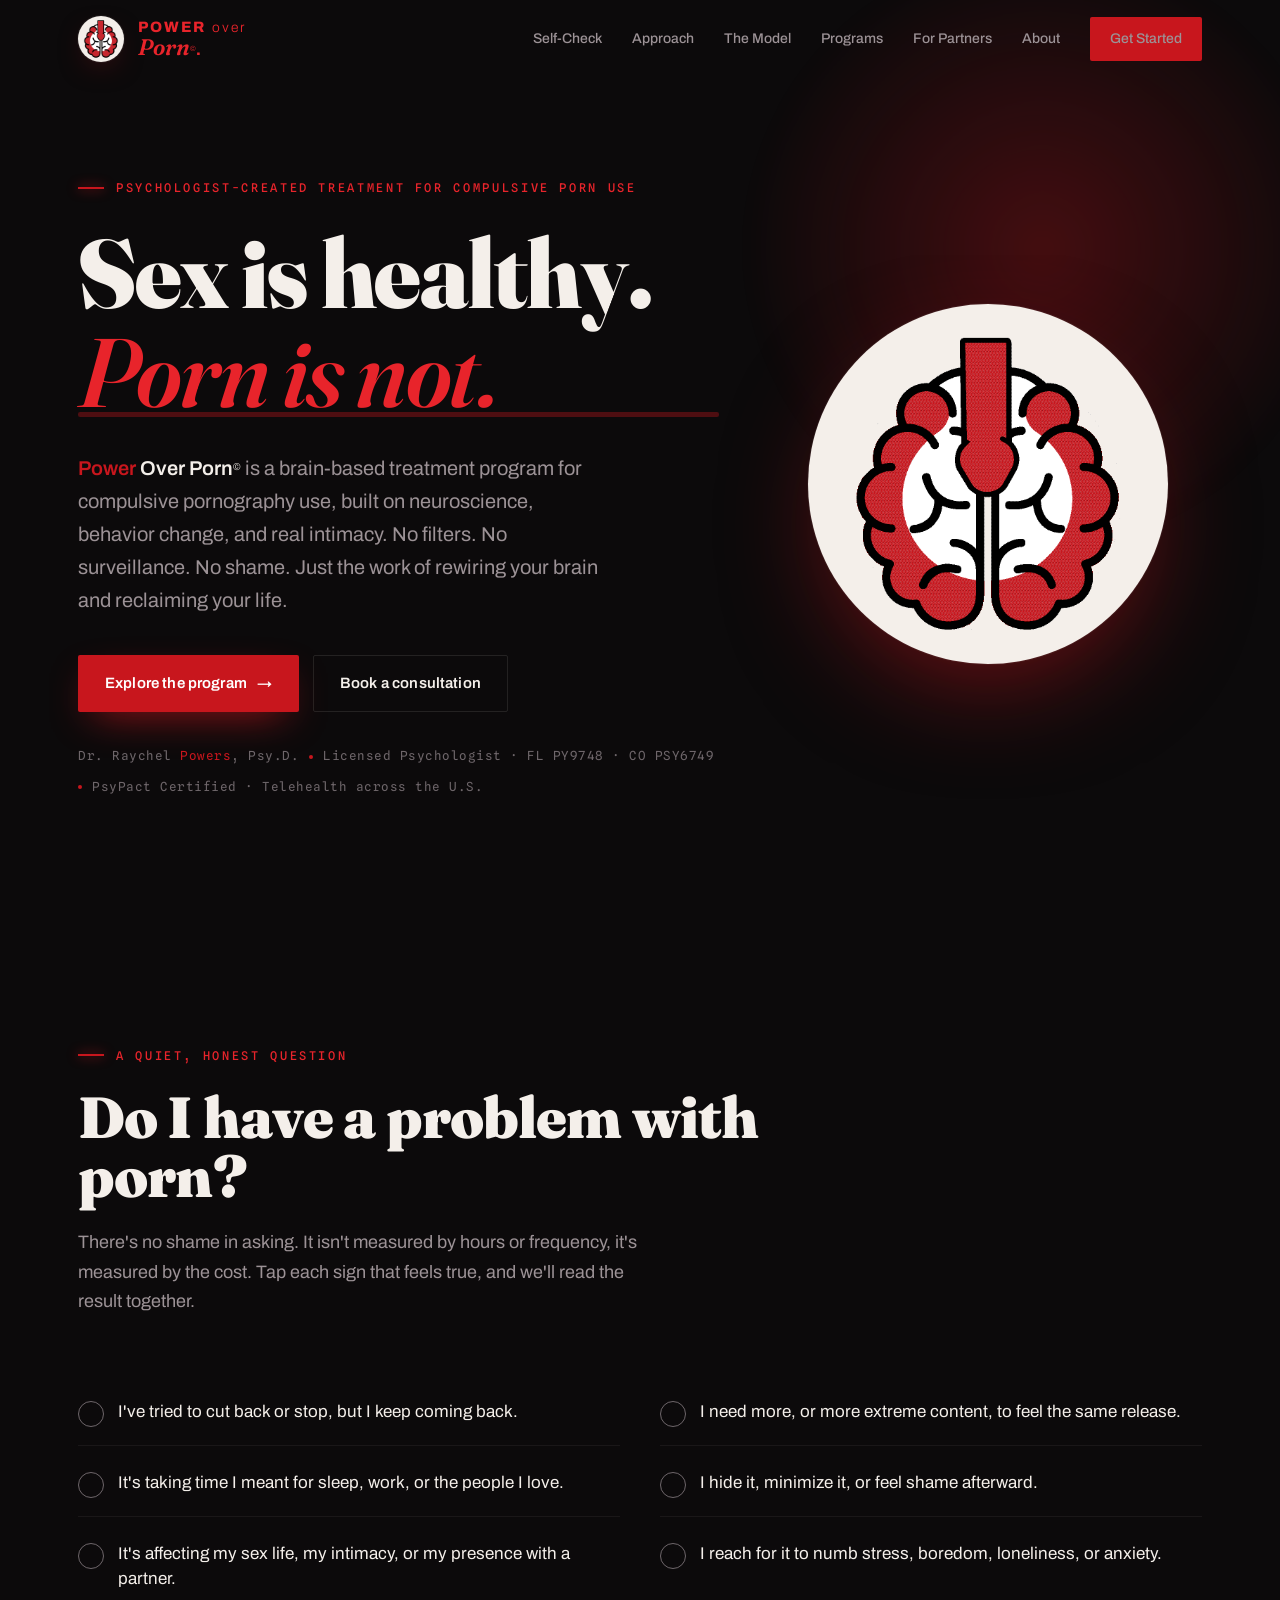
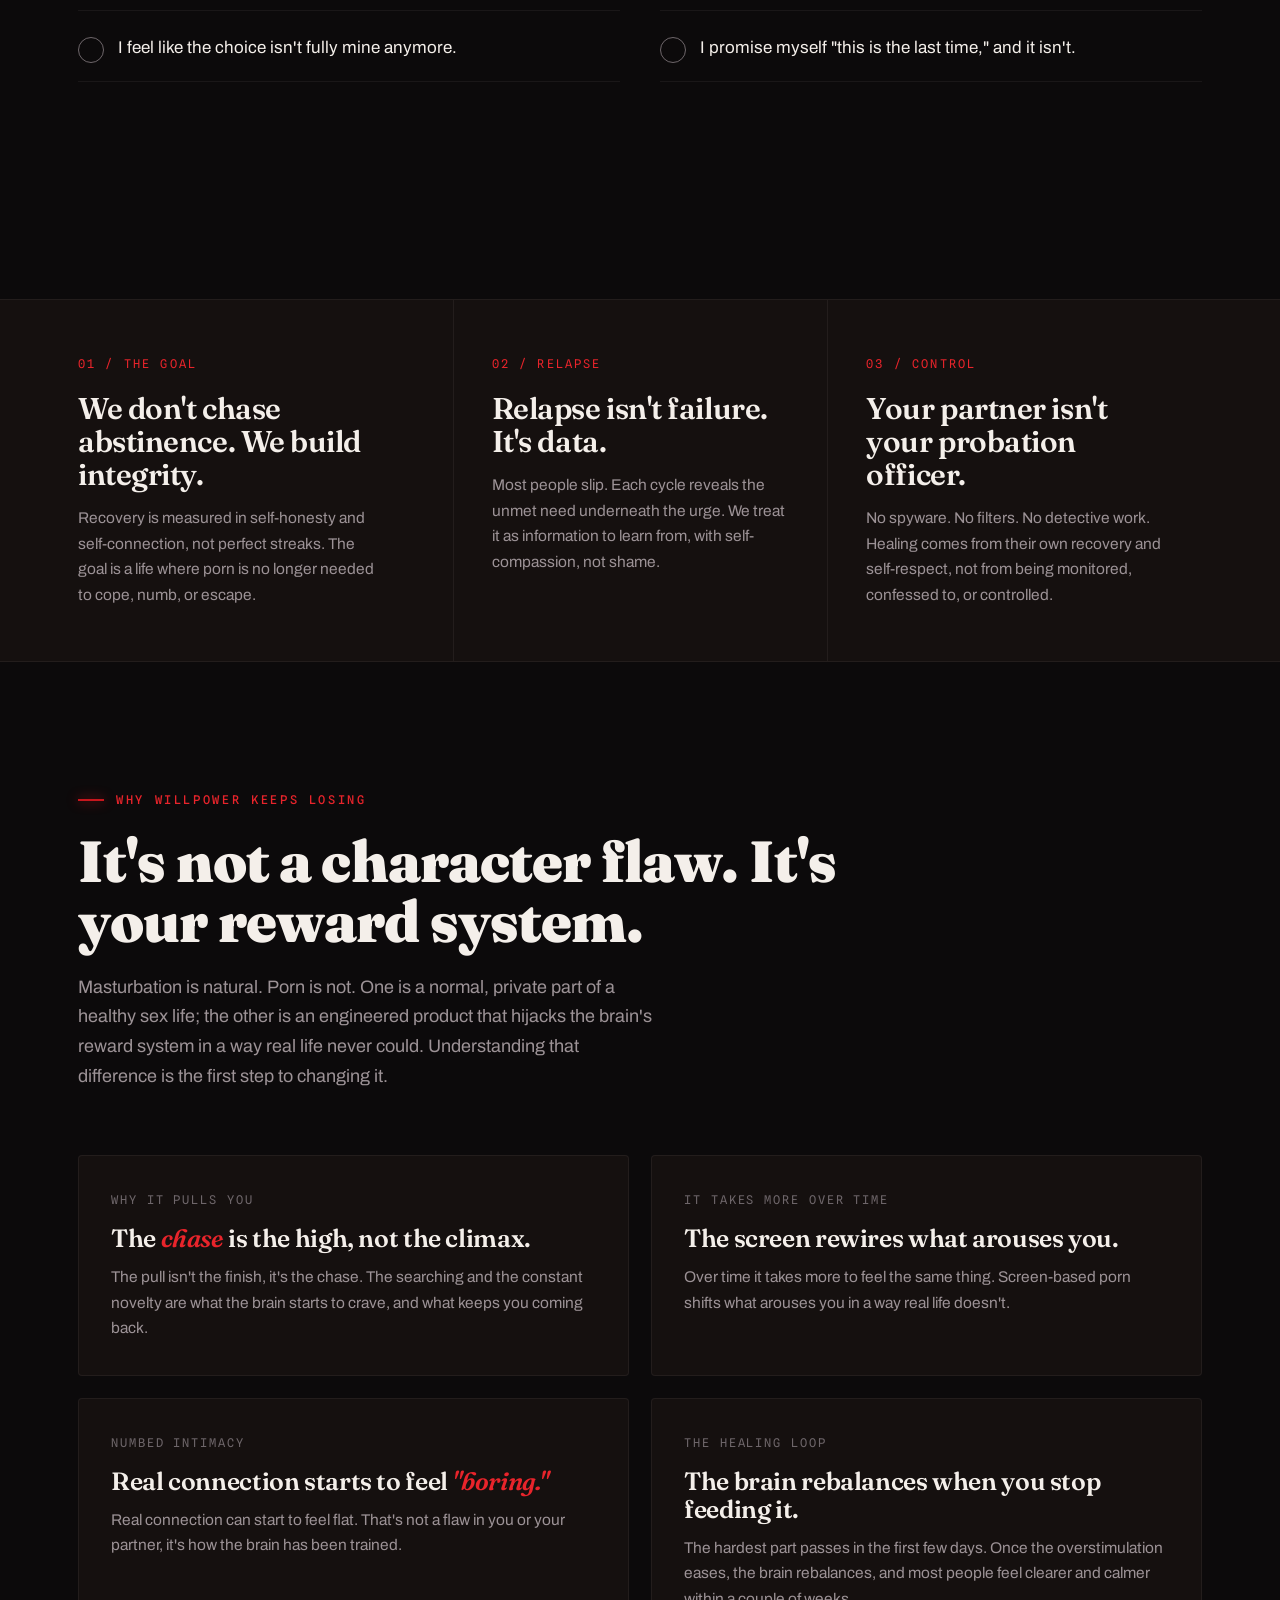
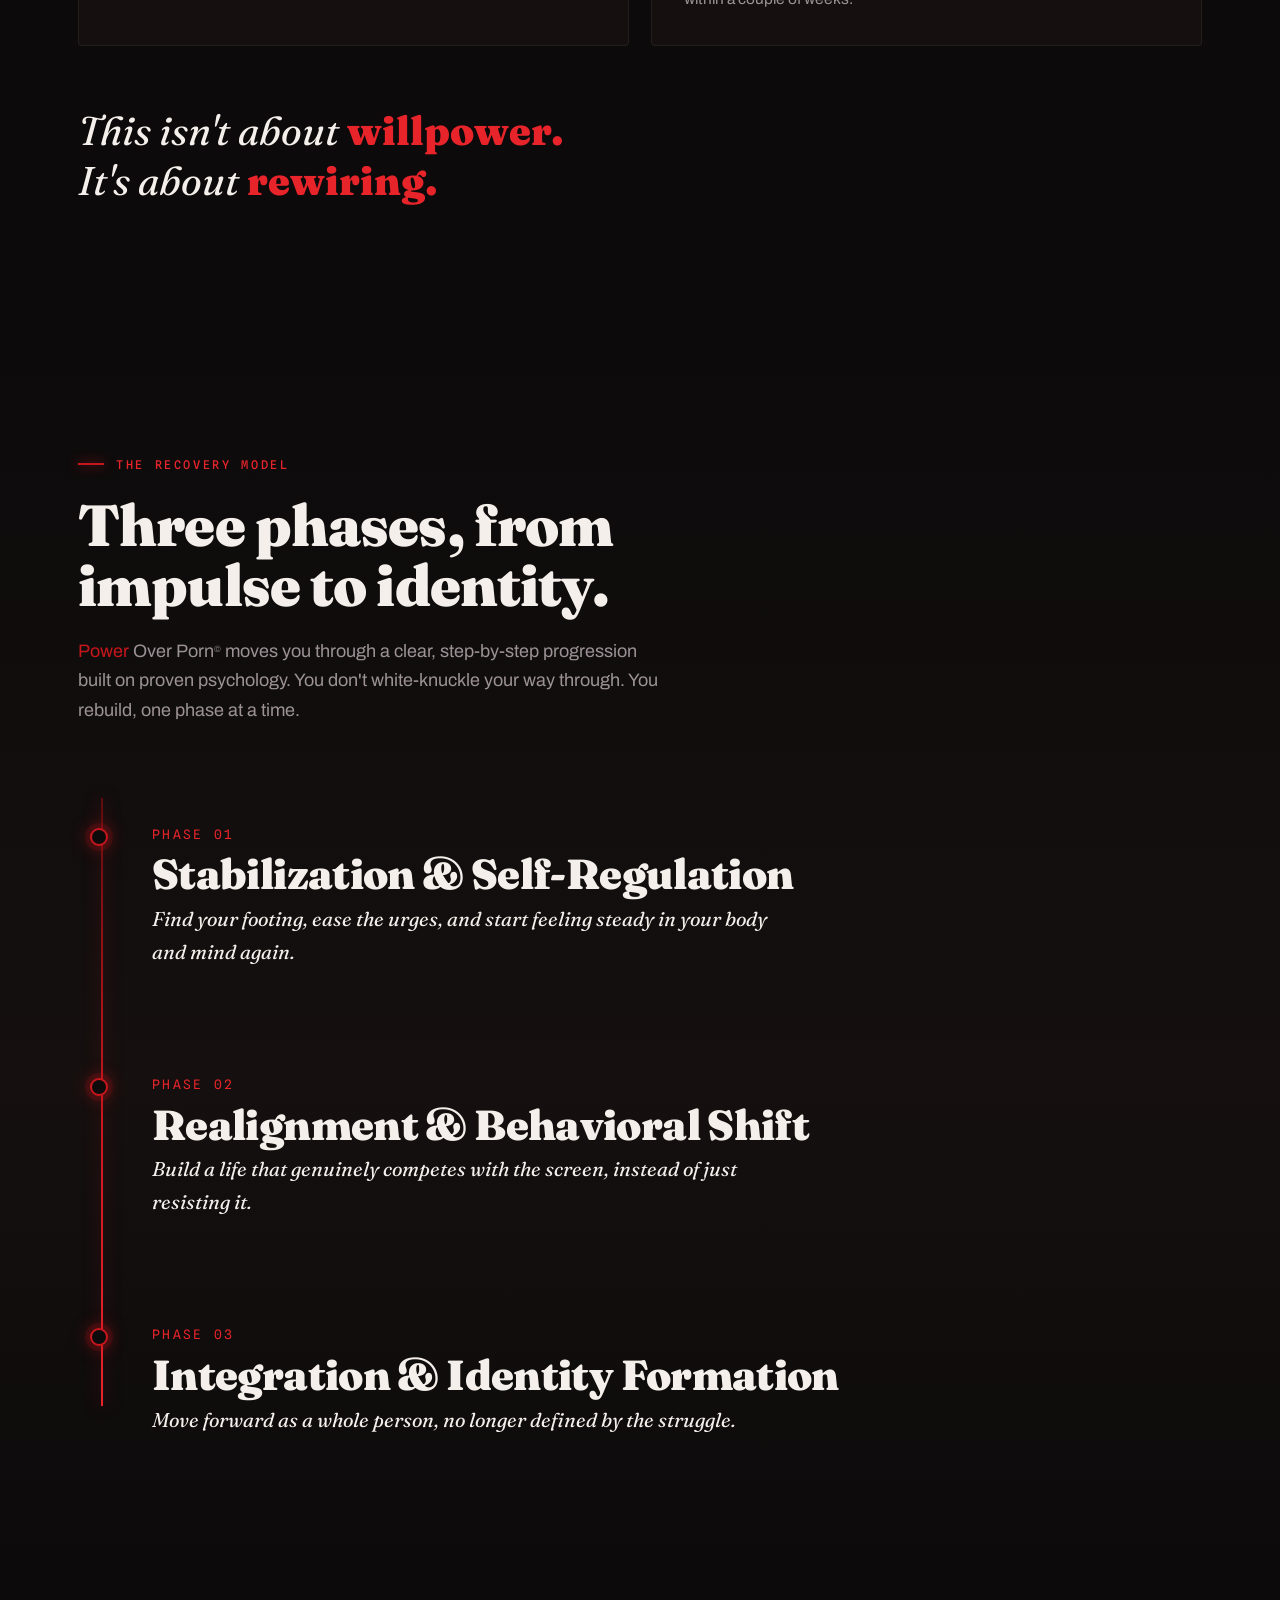
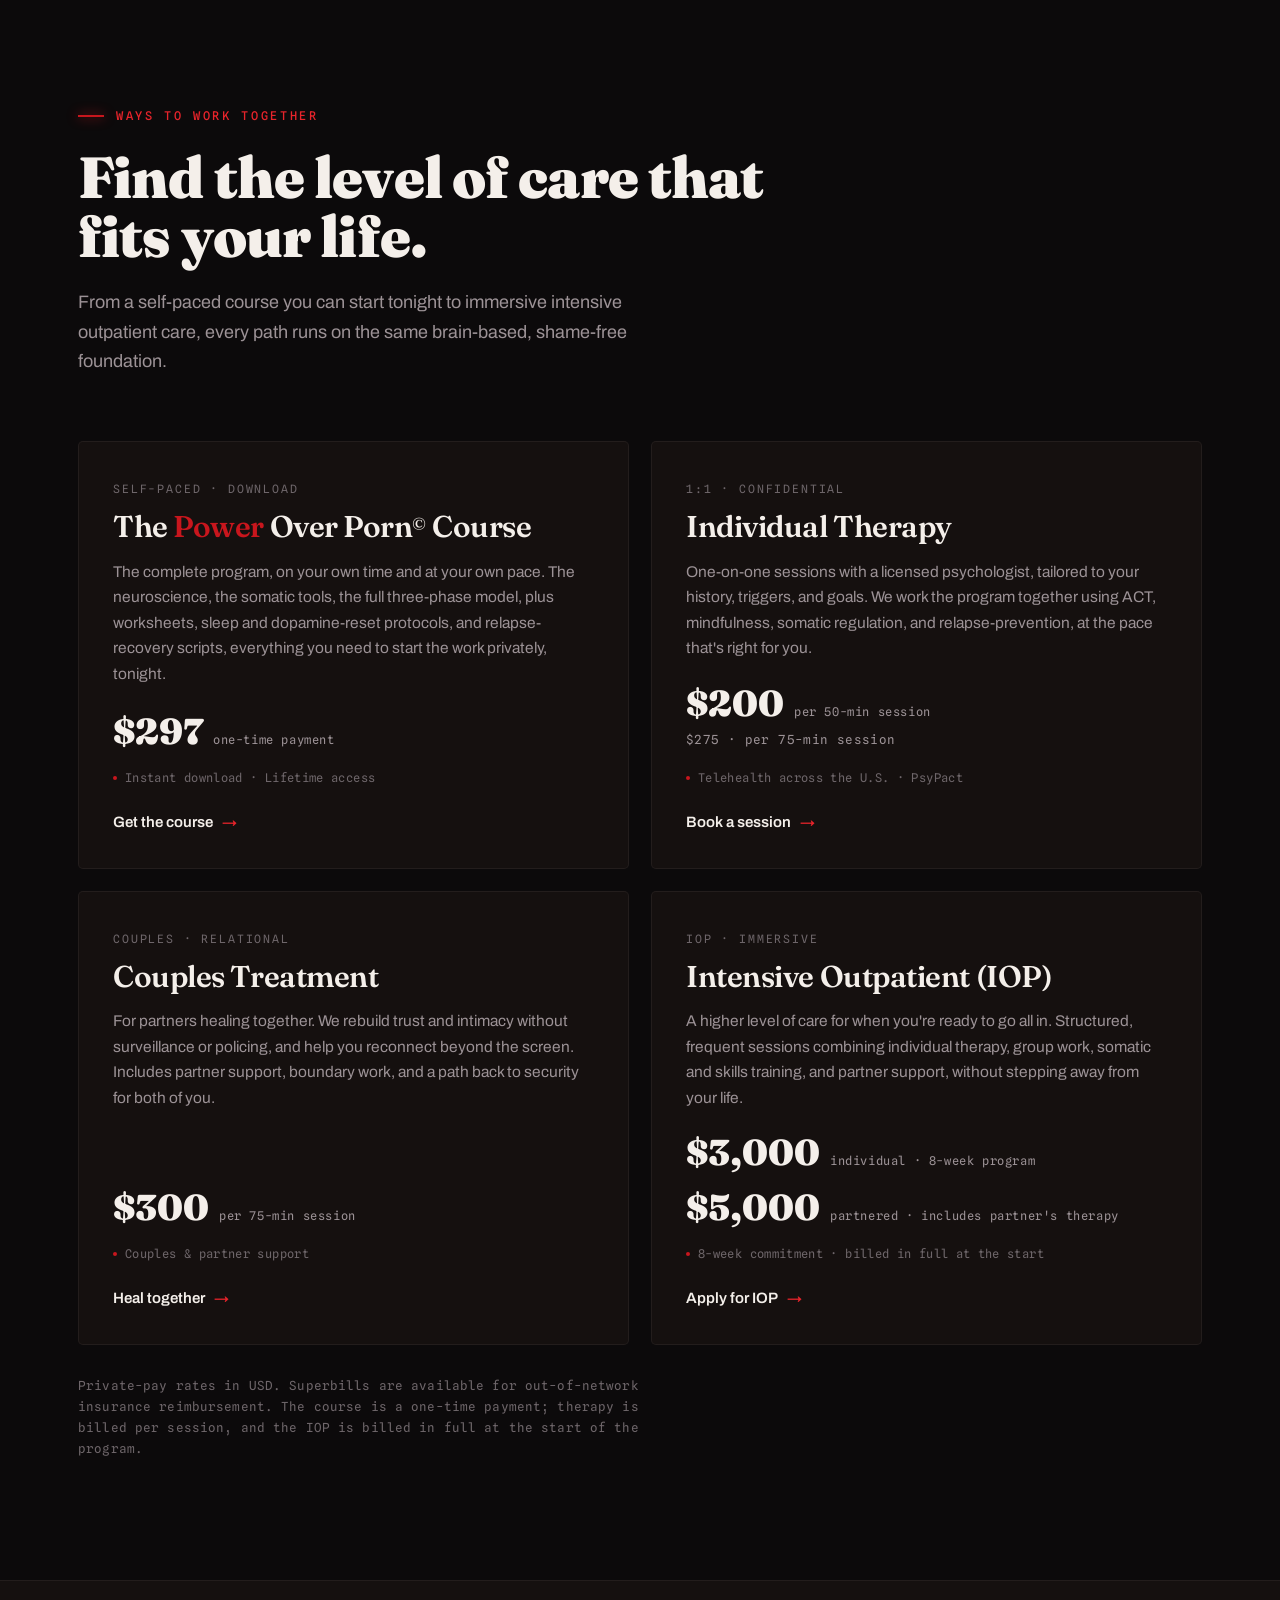
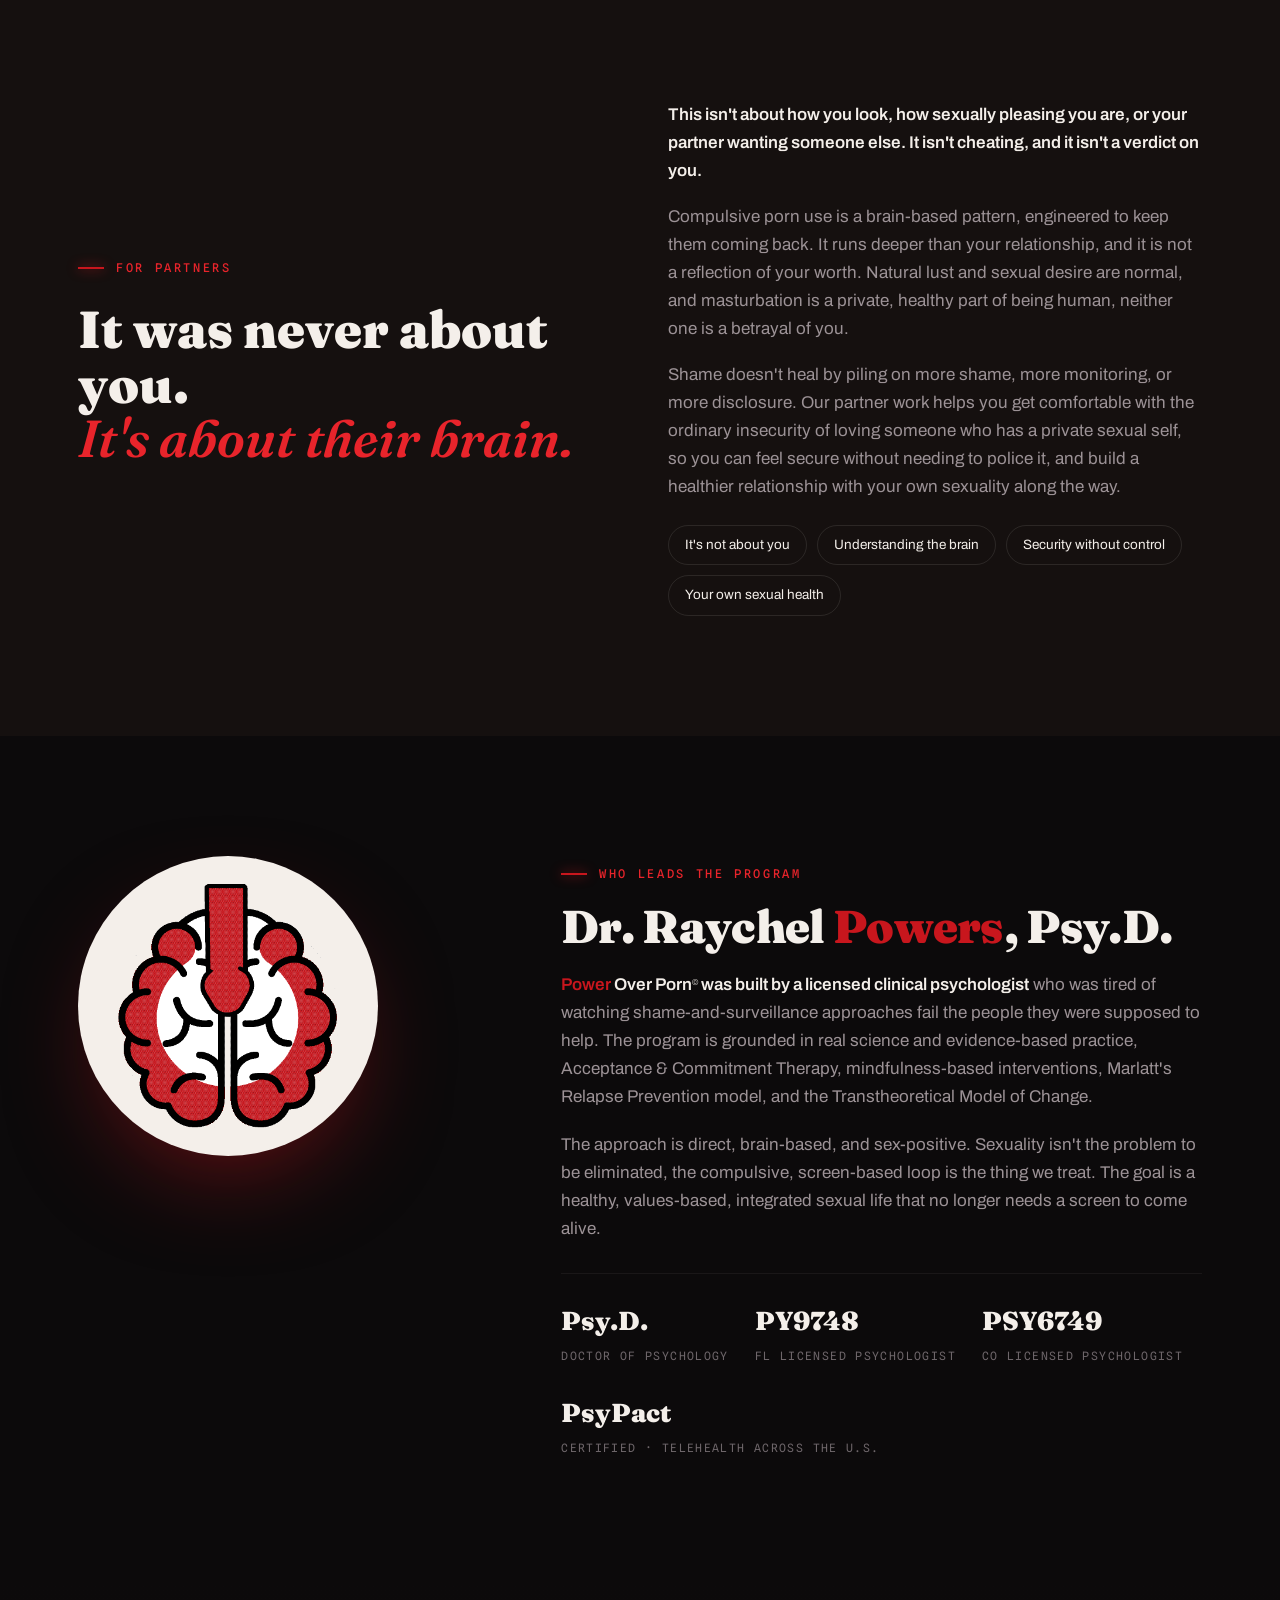
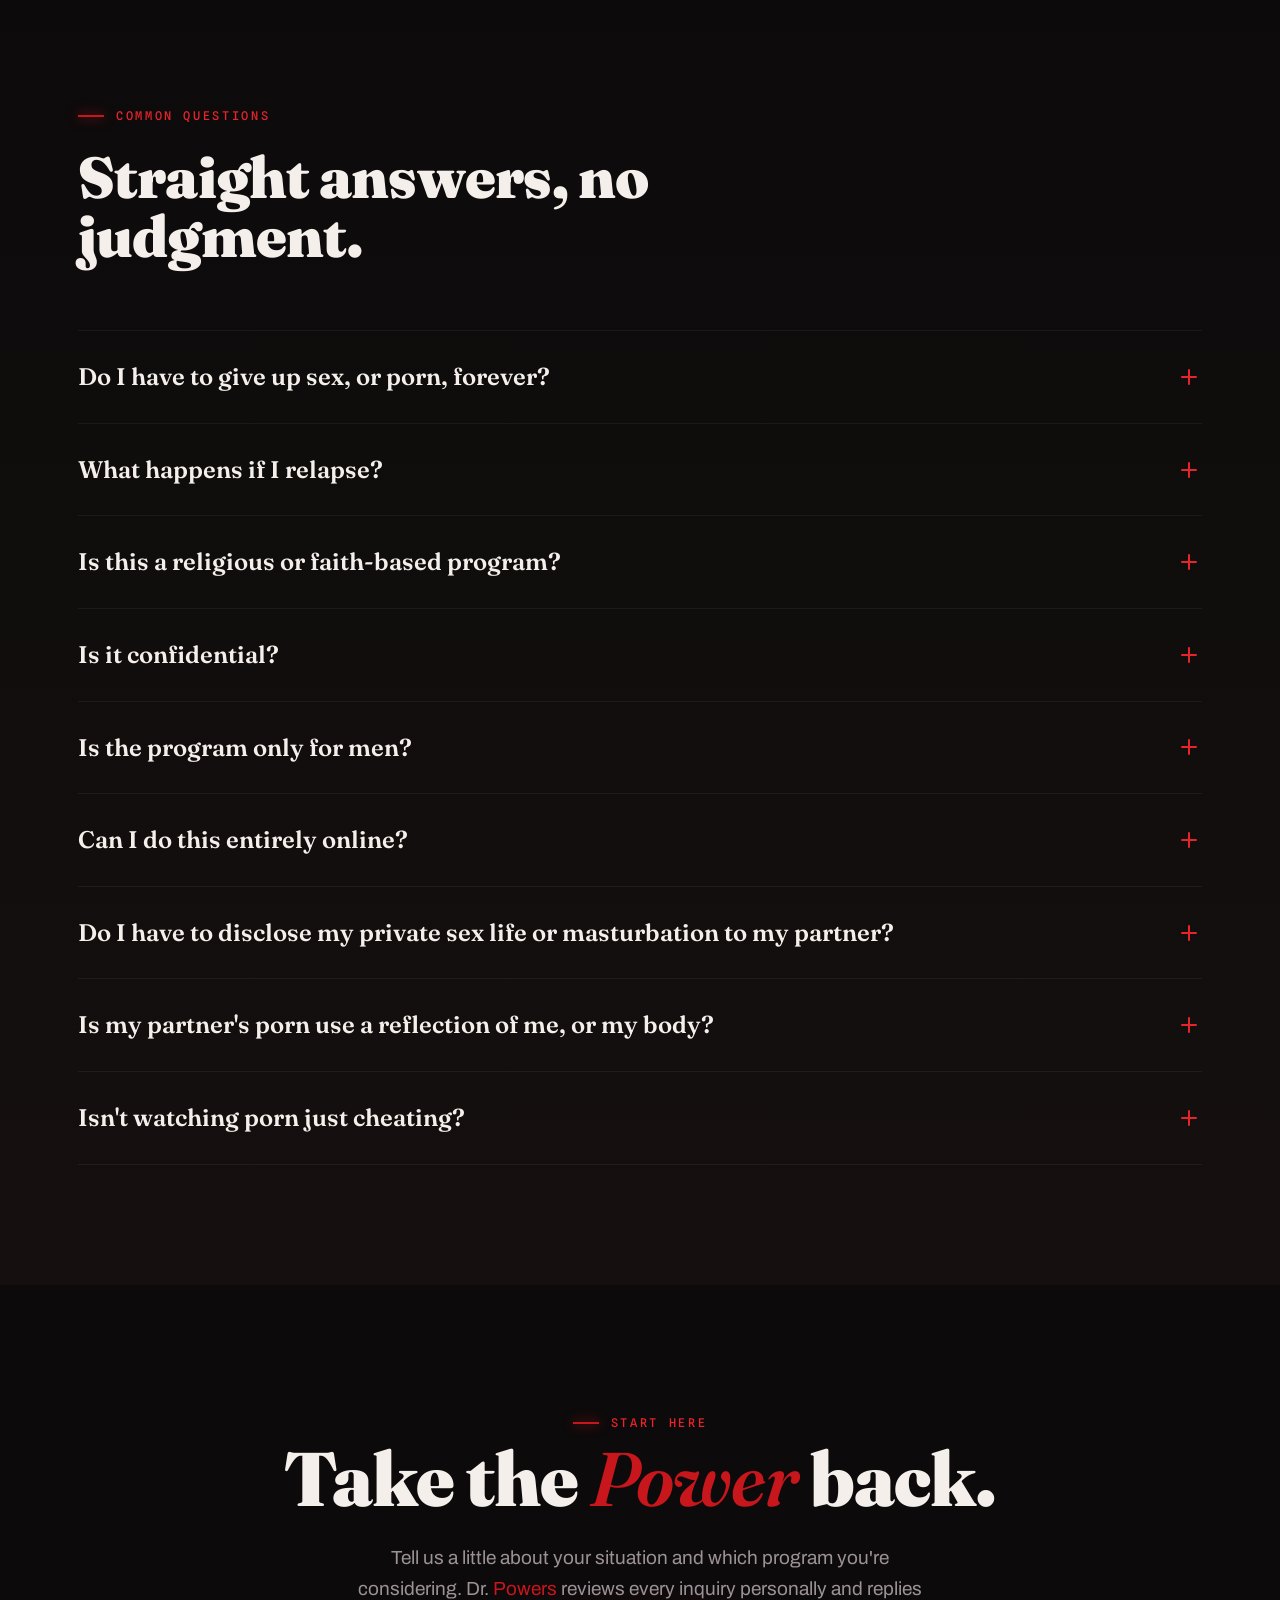
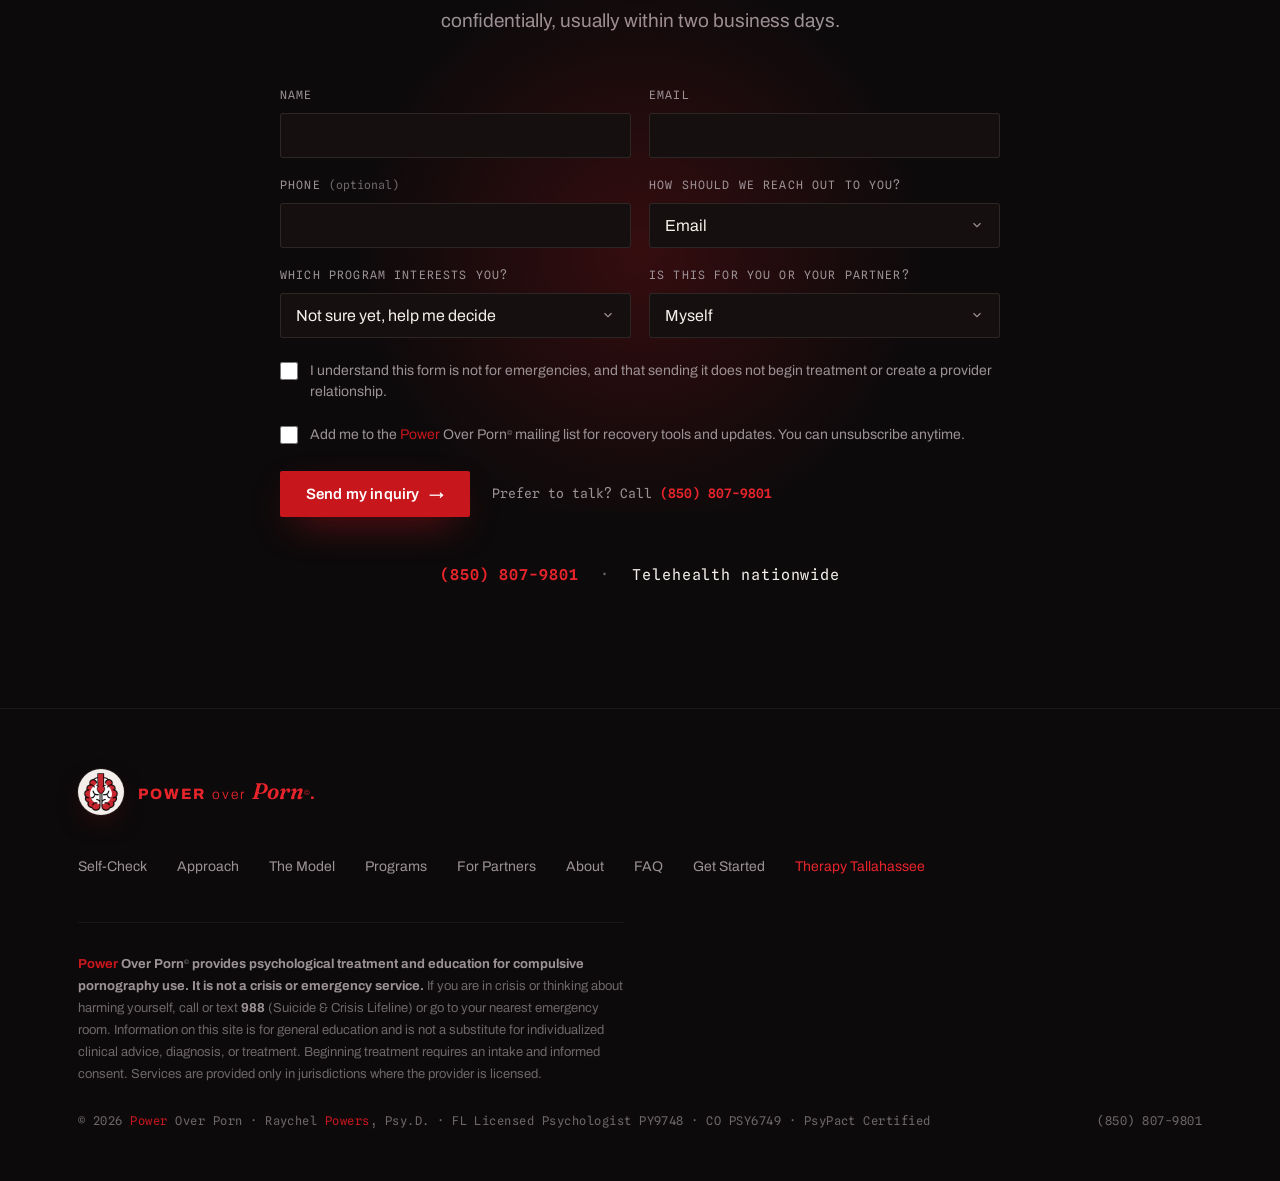
==== index.html @ deb50fa8 "Make wordmark 'over' thin (Light) in both horizontal and header Match the stacked mark: horizontal w" ====
<!DOCTYPE html>
<html lang="en">
<head>
<!-- Google tag (gtag.js) — GA4 -->
<script async src="https://www.googletagmanager.com/gtag/js?id=G-MYSWPPB8FZ"></script>
<script>
  window.dataLayer = window.dataLayer || [];
  function gtag(){dataLayer.push(arguments);}
  gtag('js', new Date());
  gtag('config', 'G-MYSWPPB8FZ');
</script>
<!-- Microsoft Clarity -->
<script type="text/javascript">
  (function(c,l,a,r,i,t,y){
      c[a]=c[a]||function(){(c[a].q=c[a].q||[]).push(arguments)};
      t=l.createElement(r);t.async=1;t.src="https://www.clarity.ms/tag/"+i;
      y=l.getElementsByTagName(r)[0];y.parentNode.insertBefore(t,y);
  })(window, document, "clarity", "script", "xhh9atg6tk");
</script>
<meta charset="UTF-8" />
<meta name="viewport" content="width=device-width, initial-scale=1.0" />
<title>Power Over Porn, Clinical Treatment for Compulsive Porn Use</title>
<meta name="description" content="Power Over Porn is a brain-based treatment program for compulsive pornography use, led by Dr. Raychel Powers, Psy.D. No filters, no surveillance, no shame, therapy, a self-paced course, couples treatment, and intensive outpatient care." />
<meta property="og:type" content="website" />
<meta property="og:site_name" content="Power Over Porn" />
<meta property="og:title" content="Power Over Porn — Clinical Treatment for Compulsive Porn Use" />
<meta property="og:description" content="Sex is healthy. Porn is not. A brain-based, shame-free treatment program led by Dr. Raychel Powers, Psy.D. Telehealth across the U.S." />
<meta property="og:url" content="https://poweroverporn.net/" />
<meta property="og:image" content="https://poweroverporn.net/assets/og-image.jpg" />
<meta property="og:image:width" content="1200" />
<meta property="og:image:height" content="630" />
<meta name="twitter:card" content="summary_large_image" />
<meta name="twitter:title" content="Power Over Porn — Clinical Treatment for Compulsive Porn Use" />
<meta name="twitter:description" content="Sex is healthy. Porn is not. Brain-based, shame-free treatment. Telehealth across the U.S." />
<meta name="twitter:image" content="https://poweroverporn.net/assets/og-image.jpg" />
<link rel="icon" type="image/png" sizes="32x32" href="/assets/favicon-32.png" />
<link rel="icon" type="image/png" sizes="128x128" href="/assets/favicon-128.png" />
<link rel="apple-touch-icon" href="/assets/apple-touch-icon.png" />
<link rel="preconnect" href="https://fonts.googleapis.com" />
<link rel="preconnect" href="https://fonts.gstatic.com" crossorigin />
<link href="https://fonts.googleapis.com/css2?family=Fraunces:ital,opsz,wght@0,9..144,400;0,9..144,600;0,9..144,900;1,9..144,400;1,9..144,600&family=Archivo:wght@400;500;600;700;800&family=Spline+Sans+Mono:wght@400;500;600&display=swap" rel="stylesheet" />
<style>
  :root{
    --ink:#0C0A0B;
    --carbon:#15100F;
    --carbon-2:#1D1618;
    --bone:#F4EFEA;
    --ash:#9C9296;
    --ash-dim:#6E666A;
    --signal:#C8161D;
    --signal-bright:#E8242B;
    --ember:#5E0B0F;
    --line:rgba(244,239,234,0.10);
    --line-soft:rgba(244,239,234,0.06);
    --shadow:0 30px 80px -30px rgba(0,0,0,0.75);
    --maxw:1180px;
    --serif:"Fraunces",Georgia,serif;
    --sans:"Archivo",-apple-system,BlinkMacSystemFont,"Segoe UI",sans-serif;
    --mono:"Spline Sans Mono",ui-monospace,monospace;
  }

  *{box-sizing:border-box;margin:0;padding:0}
  html{scroll-behavior:smooth}
  body{
    background:var(--ink);
    color:var(--bone);
    font-family:var(--sans);
    font-size:17px;
    line-height:1.65;
    -webkit-font-smoothing:antialiased;
    overflow-x:hidden;
  }
  ::selection{background:var(--signal);color:#fff}
  a{color:inherit;text-decoration:none}
  img{max-width:100%;display:block}

  /* ---------- shared layout ---------- */
  .wrap{max-width:var(--maxw);margin:0 auto;padding:0 28px}
  .section{padding:120px 0;position:relative}
  @media(max-width:760px){.section{padding:84px 0}}

  .eyebrow{
    font-family:var(--mono);
    font-size:12px;
    font-weight:500;
    letter-spacing:.22em;
    text-transform:uppercase;
    color:var(--signal-bright);
    display:inline-flex;
    align-items:center;
    gap:12px;
  }
  .eyebrow::before{
    content:"";
    width:26px;height:2px;
    background:var(--signal);
    box-shadow:0 0 12px var(--signal);
  }

  h1,h2,h3{font-family:var(--serif);font-weight:900;line-height:1.02;letter-spacing:-.015em}
  .lead{font-size:clamp(20px,2.4vw,26px);line-height:1.5;color:var(--bone);max-width:46ch}
  .muted{color:var(--ash)}

  /* ---------- buttons ---------- */
  .btn{
    font-family:var(--sans);
    font-weight:600;
    font-size:15px;
    letter-spacing:.01em;
    padding:15px 26px;
    border-radius:2px;
    display:inline-flex;
    align-items:center;
    gap:10px;
    cursor:pointer;
    border:1px solid transparent;
    transition:transform .25s cubic-bezier(.2,.7,.2,1),background .25s,border-color .25s,box-shadow .25s;
    white-space:nowrap;
  }
  .btn .arr{transition:transform .25s}
  .btn:hover .arr{transform:translateX(4px)}
  .btn-primary{
    background:var(--signal);
    color:#fff;
    box-shadow:0 14px 40px -16px var(--signal);
  }
  .btn-primary:hover{background:var(--signal-bright);transform:translateY(-2px);box-shadow:0 18px 48px -14px var(--signal)}
  .btn-ghost{
    background:transparent;
    color:var(--bone);
    border-color:var(--line);
  }
  .btn-ghost:hover{border-color:var(--bone);transform:translateY(-2px)}

  /* ---------- nav ---------- */
  header.nav{
    position:fixed;top:0;left:0;right:0;z-index:100;
    background:rgba(12,10,11,0);
    transition:background .3s,border-color .3s,backdrop-filter .3s;
    border-bottom:1px solid transparent;
  }
  header.nav.scrolled{
    background:rgba(12,10,11,0.82);
    backdrop-filter:blur(14px);
    border-bottom:1px solid var(--line-soft);
  }
  .nav-inner{max-width:var(--maxw);margin:0 auto;padding:16px 28px;display:flex;align-items:center;justify-content:space-between;gap:24px}
  .brand{display:flex;align-items:center;gap:14px}
  .badge{
    width:46px;height:46px;border-radius:50%;
    background:var(--bone);
    display:grid;place-items:center;
    flex-shrink:0;
    box-shadow:0 0 0 1px rgba(255,255,255,.06),0 10px 30px -12px rgba(200,22,29,.5);
    overflow:hidden;
  }
  .badge img{width:100%;height:100%;object-fit:contain}
  .wordmark{font-family:var(--sans);font-weight:800;font-size:15px;letter-spacing:.14em;text-transform:uppercase;line-height:1.15}.wm-b{font-family:var(--serif);font-style:italic;font-weight:600;text-transform:none;letter-spacing:0;color:var(--signal-bright);font-size:1.5em;line-height:0.9}.wm-o{font-weight:300;text-transform:none;letter-spacing:.16em;font-size:.92em}
  .wordmark span{color:var(--signal-bright)}
  .nav-links{display:flex;align-items:center;gap:30px}
  .nav-links a{font-size:14px;font-weight:500;color:var(--ash);transition:color .2s}
  .nav-links a:hover{color:var(--bone)}
  .nav-cta{font-size:14px;font-weight:600;color:#fff;background:var(--signal);padding:10px 20px;border-radius:2px;transition:background .2s}
  .nav-cta:hover{background:var(--signal-bright)}
  .burger{display:none;background:none;border:0;color:var(--bone);cursor:pointer;padding:8px}
  .burger svg{width:26px;height:26px}
  @media(max-width:900px){
    .nav-links{
      position:fixed;inset:0 0 0 auto;width:min(82vw,320px);
      background:var(--carbon);flex-direction:column;align-items:flex-start;justify-content:center;
      padding:40px;gap:26px;transform:translateX(100%);transition:transform .35s cubic-bezier(.2,.7,.2,1);
      border-left:1px solid var(--line);
    }
    .nav-links.open{transform:translateX(0)}
    .nav-links a{font-size:20px;color:var(--bone)}
    .burger{display:block;z-index:101}
  }

  /* ---------- the red cord (signature) ---------- */
  .cord{
    position:absolute;top:0;bottom:0;width:2px;left:50%;
    background:linear-gradient(var(--signal),transparent);
    box-shadow:0 0 14px rgba(200,22,29,.55);
    opacity:.5;
    pointer-events:none;
  }

  /* ---------- hero ---------- */
  .hero{position:relative;padding-top:170px;padding-bottom:120px;overflow:hidden}
  .hero-glow{
    position:absolute;top:-10%;right:-8%;width:680px;height:680px;
    background:radial-gradient(circle,rgba(200,22,29,.30),rgba(200,22,29,0) 62%);
    filter:blur(8px);pointer-events:none;z-index:0;
  }
  .hero-grid{position:relative;z-index:2;display:grid;grid-template-columns:1.35fr .9fr;gap:56px;align-items:center}
  .hero h1{font-size:clamp(46px,7.6vw,104px);margin:26px 0 0}
  .hero h1 .neg{display:block;font-style:italic;font-weight:600;color:var(--signal-bright);position:relative}
  .hero h1 .neg::after{
    content:"";position:absolute;left:0;bottom:.06em;width:100%;height:5px;
    background:var(--signal);opacity:.35;border-radius:2px;
  }
  .hero-sub{margin-top:30px;max-width:48ch;font-size:clamp(17px,1.6vw,20px);color:var(--ash)}
  .hero-sub b{color:var(--bone);font-weight:600}
  .hero-cta{margin-top:38px;display:flex;gap:14px;flex-wrap:wrap}
  .hero-trust{margin-top:34px;font-family:var(--mono);font-size:12.5px;letter-spacing:.04em;color:var(--ash-dim);display:flex;gap:10px;flex-wrap:wrap;align-items:center}
  .hero-trust .dot{width:4px;height:4px;border-radius:50%;background:var(--signal)}
  .hero-art{position:relative;display:grid;place-items:center}
  .hero-badge{
    width:min(360px,72vw);aspect-ratio:1;border-radius:50%;
    background:var(--bone);
    display:grid;place-items:center;
    box-shadow:0 0 0 1px rgba(255,255,255,.05),0 40px 110px -30px rgba(200,22,29,.6);
    position:relative;overflow:hidden;
  }
  .hero-badge::before{
    content:"";position:absolute;inset:-26px;border-radius:50%;
    border:1px solid var(--line);
  }
  .hero-badge img{width:100%;height:100%;object-fit:contain}
  @media(max-width:900px){
    .hero-grid{grid-template-columns:1fr;gap:40px}
    .hero-art{order:-1;justify-content:flex-start}
    .hero-badge{width:200px}
  }

  /* ---------- reframe band ---------- */
  .reframe{background:var(--carbon);border-top:1px solid var(--line-soft);border-bottom:1px solid var(--line-soft)}
  .reframe-grid{display:grid;grid-template-columns:repeat(3,1fr);gap:0}
  .reframe-cell{padding:54px 38px;border-left:1px solid var(--line-soft)}
  .reframe-cell:first-child{border-left:0;padding-left:0}
  .reframe-cell .rn{font-family:var(--mono);font-size:12px;color:var(--signal-bright);letter-spacing:.18em}
  .reframe-cell h3{font-size:clamp(23px,2.4vw,30px);font-weight:600;margin:18px 0 14px;line-height:1.1}
  .reframe-cell p{color:var(--ash);font-size:15.5px;max-width:34ch}
  @media(max-width:820px){
    .reframe-grid{grid-template-columns:1fr}
    .reframe-cell{border-left:0;border-top:1px solid var(--line-soft);padding:34px 0}
    .reframe-cell:first-child{border-top:0;padding-top:0}
  }

  /* ---------- generic section head ---------- */
  .head{max-width:760px;margin-bottom:64px}
  .head h2{font-size:clamp(34px,4.6vw,58px);margin:22px 0 0}
  .head p{margin-top:22px;color:var(--ash);font-size:18px;max-width:58ch}

  /* ---------- brain / why ---------- */
  .why-grid{display:grid;grid-template-columns:repeat(2,1fr);gap:22px}
  .why-card{
    background:var(--carbon);border:1px solid var(--line-soft);border-radius:4px;
    padding:34px 32px;position:relative;overflow:hidden;
    transition:border-color .3s,transform .3s;
  }
  .why-card:hover{border-color:rgba(200,22,29,.4);transform:translateY(-3px)}
  .why-card .k{font-family:var(--mono);font-size:12px;letter-spacing:.16em;color:var(--ash-dim);text-transform:uppercase}
  .why-card h3{font-family:var(--serif);font-weight:600;font-size:25px;margin:14px 0 12px;line-height:1.12}
  .why-card h3 em{color:var(--signal-bright);font-style:italic}
  .why-card p{color:var(--ash);font-size:15.5px}
  .why-rule{margin-top:60px;font-family:var(--serif);font-style:italic;font-weight:400;font-size:clamp(24px,3.4vw,40px);line-height:1.25;color:var(--bone);max-width:24ch}
  .why-rule b{font-style:normal;font-weight:900;color:var(--signal-bright)}
  @media(max-width:760px){.why-grid{grid-template-columns:1fr}}

  /* ---------- phases (signature spine) ---------- */
  .phases{background:linear-gradient(180deg,var(--ink),var(--carbon) 60%,var(--ink))}
  .spine{position:relative;margin-top:30px;padding-left:74px}
  .spine::before{
    content:"";position:absolute;left:23px;top:8px;bottom:30px;width:2px;
    background:linear-gradient(var(--ember),var(--signal),var(--signal-bright));
    box-shadow:0 0 16px rgba(200,22,29,.5);
  }
  .phase{position:relative;padding:34px 0 50px}
  .phase:last-child{padding-bottom:0}
  .phase .node{
    position:absolute;left:-62px;top:38px;width:18px;height:18px;border-radius:50%;
    background:var(--ink);border:2px solid var(--signal);
    box-shadow:0 0 0 5px rgba(200,22,29,.12),0 0 18px rgba(200,22,29,.7);
  }
  .phase .pn{font-family:var(--mono);font-size:13px;letter-spacing:.18em;color:var(--signal-bright)}
  .phase h3{font-size:clamp(28px,3.6vw,42px);font-weight:900;margin:8px 0 6px}
  .phase .goal{font-family:var(--serif);font-style:italic;font-weight:400;font-size:20px;color:var(--bone);max-width:50ch;margin-bottom:22px}
  .phase ul{list-style:none;display:flex;flex-wrap:wrap;gap:10px;max-width:760px}
  .phase li{
    font-size:14px;color:var(--ash);background:var(--carbon-2);
    border:1px solid var(--line-soft);border-radius:999px;padding:8px 16px;
  }
  @media(max-width:620px){.spine{padding-left:54px}.spine::before{left:15px}.phase .node{left:-48px}}

  /* ---------- programs ---------- */
  .prog-grid{display:grid;grid-template-columns:repeat(2,1fr);gap:22px}
  .prog{
    background:var(--carbon);border:1px solid var(--line-soft);border-radius:5px;
    padding:38px 34px 32px;display:flex;flex-direction:column;position:relative;overflow:hidden;
    transition:border-color .3s,transform .3s,box-shadow .3s;
  }
  .prog::after{
    content:"";position:absolute;left:0;top:0;bottom:0;width:3px;background:var(--signal);
    transform:scaleY(0);transform-origin:top;transition:transform .35s ease;
  }
  .prog:hover{border-color:rgba(200,22,29,.35);transform:translateY(-4px);box-shadow:var(--shadow)}
  .prog:hover::after{transform:scaleY(1)}
  .prog .ptag{font-family:var(--mono);font-size:11.5px;letter-spacing:.16em;text-transform:uppercase;color:var(--ash-dim)}
  .prog h3{font-family:var(--serif);font-weight:600;font-size:30px;margin:12px 0 0;line-height:1.05}
  .prog .pdesc{color:var(--ash);font-size:15.5px;margin:16px 0 24px;flex:1}
  .prog .pmeta{font-family:var(--mono);font-size:12px;color:var(--ash-dim);letter-spacing:.03em;margin-bottom:22px;display:flex;gap:8px;align-items:center}
  .prog .pmeta .dot{width:4px;height:4px;border-radius:50%;background:var(--signal)}
  .prog .plink{font-weight:600;font-size:15px;color:var(--bone);display:inline-flex;gap:9px;align-items:center;align-self:flex-start;border-bottom:1px solid transparent;transition:border-color .2s,gap .2s}
  .prog .plink .arr{color:var(--signal-bright);transition:transform .25s}
  .prog:hover .plink{border-color:var(--line)}
  .prog:hover .plink .arr{transform:translateX(4px)}
  .prog .price{display:flex;align-items:baseline;gap:10px;margin-bottom:18px}
  .prog .price .amt{font-family:var(--serif);font-weight:900;font-size:36px;line-height:1;color:var(--bone)}
  .prog .price .amt .pre{font-family:var(--mono);font-weight:500;font-size:14px;color:var(--ash);margin-right:5px;letter-spacing:.04em}
  .prog .price .per{font-family:var(--mono);font-size:12px;letter-spacing:.05em;color:var(--ash)}
  .prog .price-sub{font-family:var(--mono);font-size:12.5px;letter-spacing:.03em;color:var(--ash);margin:-10px 0 18px}
  .prog-note{margin-top:30px;font-family:var(--mono);font-size:12.5px;line-height:1.7;letter-spacing:.01em;color:var(--ash-dim);max-width:74ch}
  @media(max-width:760px){.prog-grid{grid-template-columns:1fr}}

  /* ---------- partners ---------- */
  .partners{background:var(--carbon);border-top:1px solid var(--line-soft)}
  .partners-grid{display:grid;grid-template-columns:1fr 1fr;gap:56px;align-items:center}
  .partners-quote{font-family:var(--serif);font-weight:900;font-size:clamp(32px,4.4vw,52px);line-height:1.05}
  .partners-quote em{color:var(--signal-bright);font-style:italic;font-weight:600}
  .partners-body p{color:var(--ash);margin-bottom:18px}
  .partners-body p b{color:var(--bone);font-weight:600}
  .partners-themes{display:flex;flex-wrap:wrap;gap:10px;margin-top:24px}
  .partners-themes span{font-size:13.5px;color:var(--bone);border:1px solid var(--line);border-radius:999px;padding:8px 16px}
  @media(max-width:820px){.partners-grid{grid-template-columns:1fr;gap:34px}}

  /* ---------- about ---------- */
  .about-grid{display:grid;grid-template-columns:.8fr 1.2fr;gap:56px;align-items:start}
  .about-badge{
    aspect-ratio:1;border-radius:50%;background:var(--bone);display:grid;place-items:center;overflow:hidden;
    max-width:300px;box-shadow:0 40px 100px -34px rgba(200,22,29,.55);
  }
  .about-badge img{width:100%;height:100%;object-fit:contain}
  .about-body h2{font-size:clamp(30px,3.8vw,46px)}
  .about-body p{color:var(--ash);margin-top:20px}
  .about-body p b{color:var(--bone);font-weight:600}
  .credentials{display:flex;flex-wrap:wrap;gap:26px;margin-top:30px;padding-top:26px;border-top:1px solid var(--line-soft)}
  .cred .cv{font-family:var(--serif);font-weight:900;font-size:26px;color:var(--bone)}
  .cred .cl{font-family:var(--mono);font-size:11.5px;letter-spacing:.12em;text-transform:uppercase;color:var(--ash-dim);margin-top:4px}
  @media(max-width:820px){.about-grid{grid-template-columns:1fr;gap:36px}.about-badge{max-width:180px}}

  /* ---------- faq ---------- */
  .faq-list{border-top:1px solid var(--line-soft)}
  details.faq{border-bottom:1px solid var(--line-soft)}
  details.faq summary{
    list-style:none;cursor:pointer;padding:26px 0;display:flex;justify-content:space-between;gap:24px;align-items:center;
    font-family:var(--serif);font-weight:600;font-size:clamp(19px,2.2vw,24px);color:var(--bone);
  }
  details.faq summary::-webkit-details-marker{display:none}
  details.faq .ic{flex-shrink:0;width:26px;height:26px;position:relative;transition:transform .3s}
  details.faq .ic::before,details.faq .ic::after{content:"";position:absolute;background:var(--signal-bright);border-radius:2px;top:50%;left:50%;transform:translate(-50%,-50%)}
  details.faq .ic::before{width:16px;height:2px}
  details.faq .ic::after{width:2px;height:16px;transition:transform .3s}
  details.faq[open] .ic::after{transform:translate(-50%,-50%) scaleY(0)}
  details.faq .ans{padding:0 0 28px;color:var(--ash);max-width:70ch;font-size:16px}

  /* ---------- contact ---------- */
  .contact{position:relative;overflow:hidden}
  .contact-glow{position:absolute;left:50%;top:30%;transform:translateX(-50%);width:720px;height:520px;background:radial-gradient(circle,rgba(200,22,29,.22),rgba(200,22,29,0) 65%);pointer-events:none}
  .contact-inner{position:relative;z-index:2;text-align:center;max-width:760px;margin:0 auto}
  .contact h2{font-size:clamp(40px,6vw,76px)}
  .contact h2 em{font-style:italic;font-weight:600;color:var(--signal-bright)}
  .contact p{color:var(--ash);font-size:19px;margin:24px auto 0;max-width:48ch}
  .contact-cta{margin-top:40px;display:flex;gap:16px;justify-content:center;flex-wrap:wrap}
  .contact-phone{margin-top:34px;font-family:var(--mono);font-size:15px;letter-spacing:.06em;color:var(--bone)}
  .contact-phone a{color:var(--signal-bright);font-weight:600}
  .contact-phone .sep{color:var(--ash-dim);margin:0 12px}

  /* ---------- intake form ---------- */
  .contact-head{text-align:center;max-width:720px;margin:0 auto 50px}
  .contact-head h2{font-size:clamp(40px,6vw,76px)}
  .contact-head h2 em{font-style:italic;font-weight:600;color:var(--signal-bright)}
  .contact-head p{color:var(--ash);font-size:19px;margin:24px auto 0;max-width:54ch}
  .intake{position:relative;z-index:2;max-width:720px;margin:0 auto;display:grid;grid-template-columns:1fr 1fr;gap:18px}
  .intake .full{grid-column:1/-1}
  .field{display:flex;flex-direction:column;gap:8px}
  .field label{font-family:var(--mono);font-size:11.5px;letter-spacing:.1em;text-transform:uppercase;color:var(--ash)}
  .field label span{text-transform:none;letter-spacing:0;color:var(--ash-dim)}
  .field input,.field select,.field textarea{
    background:var(--carbon);border:1px solid var(--line);border-radius:3px;color:var(--bone);
    font-family:var(--sans);font-size:16px;padding:13px 15px;width:100%;
    transition:border-color .2s,box-shadow .2s;
  }
  .field input::placeholder,.field textarea::placeholder{color:var(--ash-dim)}
  .field input:focus,.field select:focus,.field textarea:focus{outline:none;border-color:var(--signal);box-shadow:0 0 0 3px rgba(200,22,29,.18)}
  .field textarea{resize:vertical;min-height:118px}
  .field select{
    appearance:none;-webkit-appearance:none;cursor:pointer;
    background-image:url("data:image/svg+xml,%3Csvg xmlns='http://www.w3.org/2000/svg' width='14' height='14' viewBox='0 0 24 24' fill='none' stroke='%239C9296' stroke-width='2'%3E%3Cpolyline points='6 9 12 15 18 9'/%3E%3C/svg%3E");
    background-repeat:no-repeat;background-position:right 15px center;padding-right:42px;
  }
  .consent{display:flex;gap:12px;align-items:flex-start;color:var(--ash);font-size:14px;line-height:1.5;cursor:pointer;margin-top:4px}
  .consent input{margin-top:2px;width:18px;height:18px;accent-color:var(--signal);flex-shrink:0;cursor:pointer}
  .form-actions{display:flex;align-items:center;gap:22px;flex-wrap:wrap;margin-top:8px}
  .form-actions .btn{border:0}
  .form-alt{font-family:var(--mono);font-size:13px;color:var(--ash)}
  .form-alt a{color:var(--signal-bright);font-weight:600}
  .form-success{position:relative;z-index:2;max-width:600px;margin:0 auto;text-align:center;background:var(--carbon);border:1px solid rgba(200,22,29,.32);border-radius:6px;padding:46px 38px;box-shadow:var(--shadow)}
  .form-success h3{font-family:var(--serif);font-size:32px}
  .form-success p{color:var(--ash);margin-top:14px;font-size:16px}
  .form-success a{color:var(--signal-bright);font-weight:600}
  .contact .contact-phone{text-align:center;margin-top:46px}
  @media(max-width:640px){.intake{grid-template-columns:1fr}}

  /* ---------- footer ---------- */
  footer{border-top:1px solid var(--line-soft);padding:60px 0 50px;background:var(--ink)}
  .foot-top{display:flex;justify-content:space-between;gap:40px;flex-wrap:wrap;align-items:flex-start}
  .foot-brand{display:flex;gap:14px;align-items:center}
  .foot-links{display:flex;gap:30px;flex-wrap:wrap}
  .foot-links a{font-size:14px;color:var(--ash);transition:color .2s}
  .foot-links a:hover{color:var(--bone)}
  .disclaimer{margin-top:44px;padding-top:30px;border-top:1px solid var(--line-soft);color:var(--ash-dim);font-size:13px;line-height:1.7;max-width:78ch}
  .disclaimer b{color:var(--ash)}
  .copyright{margin-top:26px;font-family:var(--mono);font-size:12px;letter-spacing:.04em;color:var(--ash-dim);display:flex;justify-content:space-between;gap:20px;flex-wrap:wrap}

  /* ---------- reveal ---------- */
  .reveal{opacity:0;transform:translateY(26px);transition:opacity .7s ease,transform .7s cubic-bezier(.2,.7,.2,1)}
  .reveal.in{opacity:1;transform:none}
  @media(prefers-reduced-motion:reduce){
    *{scroll-behavior:auto!important}
    .reveal{opacity:1;transform:none;transition:none}
    .btn,.prog,.why-card{transition:none}
  }
  .pwr{color:var(--signal);font-weight:inherit}
  .selfcheck-grid{display:grid;grid-template-columns:repeat(2,1fr);gap:6px 40px;margin-top:14px}
  .sc-item{display:flex;gap:14px;align-items:flex-start;padding:18px 0;border-bottom:1px solid var(--line-soft)}
  .sc-item p{margin:0;color:var(--bone);font-size:17px;line-height:1.5}
  .sc-mark{flex-shrink:0;width:26px;height:26px;border-radius:50%;display:grid;place-items:center;background:rgba(200,22,29,.14);color:var(--signal-bright);font-size:13px;font-weight:700;margin-top:2px}
  .sc-foot{margin-top:38px;display:flex;flex-direction:column;gap:22px;align-items:flex-start;max-width:700px}
  .sc-foot p{color:var(--ash);font-size:18px;line-height:1.65;margin:0}
  @media(max-width:720px){.selfcheck-grid{grid-template-columns:1fr}}
  .cmark{font-size:.5em;vertical-align:.55em;font-weight:400;line-height:0;letter-spacing:0}
  .sc-item{cursor:pointer;user-select:none}
  .sc-item .sc-mark{background:transparent;border:1.5px solid var(--ash-dim);color:transparent;transition:all .18s}
  .sc-item:hover .sc-mark{border-color:var(--signal-bright)}
  .sc-item.on .sc-mark{background:var(--signal);border-color:var(--signal);color:#fff}
  .sc-item.on p{color:#fff}
  .sc-result{margin-top:30px;max-width:700px;padding:24px 26px;border-radius:16px;border:1px solid var(--line);background:var(--carbon-2);display:none}
  .sc-result.show{display:block;animation:scfade .3s ease}
  .sc-result.alert{border-color:var(--signal);box-shadow:0 0 0 1px var(--signal) inset}
  .sc-result p{margin:0 0 16px;color:var(--bone);font-size:18px;line-height:1.6}
  .sc-result .sc-count{font-family:var(--mono);font-size:12px;letter-spacing:.18em;text-transform:uppercase;color:var(--signal-bright);display:block;margin-bottom:10px}
  @keyframes scfade{from{opacity:0;transform:translateY(6px)}to{opacity:1;transform:none}}
  .foot-links .foot-ext{color:var(--signal-bright)}
</style>
</head>
<body>

<!-- NAV -->
<header class="nav" id="nav">
  <div class="nav-inner">
    <a class="brand" href="#top" aria-label="Power Over Porn home">
      <span class="badge"><img src="[data-uri]" alt="Power Over Porn logo" /></span>
      <span class="wordmark"><span class="wm-a">Power</span> <span class="wm-o">over</span><br><span class="wm-b">Porn</span><span class="cmark">&copy;</span><span>.</span></span>
    </a>
    <nav class="nav-links" id="menu">
      <a href="#self-check">Self-Check</a>
      <a href="#approach">Approach</a>
      <a href="#model">The Model</a>
      <a href="#programs">Programs</a>
      <a href="#partners">For Partners</a>
      <a href="#about">About</a>
      <a class="nav-cta" href="#start">Get Started</a>
    </nav>
    <button class="burger" id="burger" aria-label="Open menu" aria-expanded="false">
      <svg viewBox="0 0 24 24" fill="none" stroke="currentColor" stroke-width="2"><line x1="3" y1="7" x2="21" y2="7"/><line x1="3" y1="12" x2="21" y2="12"/><line x1="3" y1="17" x2="21" y2="17"/></svg>
    </button>
  </div>
</header>

<main id="top">

<!-- HERO -->
<section class="hero">
  <div class="hero-glow"></div>
  <div class="wrap">
    <div class="hero-grid">
      <div>
        <span class="eyebrow reveal">Psychologist-created treatment for compulsive porn use</span>
        <h1 class="reveal">Sex is healthy.<span class="neg">Porn is not.</span></h1>
        <p class="hero-sub reveal"><b><span class="pwr">Power</span> Over Porn<span class="cmark">&copy;</span></b> is a brain-based treatment program for compulsive pornography use, built on neuroscience, behavior change, and real intimacy. No filters. No surveillance. No shame. Just the work of rewiring your brain and reclaiming your life.</p>
        <div class="hero-cta reveal">
          <a class="btn btn-primary" href="#programs">Explore the program <span class="arr">→</span></a>
          <a class="btn btn-ghost" href="#start">Book a consultation</a>
        </div>
        <div class="hero-trust reveal">
          <span>Dr. Raychel <span class="pwr">Powers</span>, Psy.D.</span><span class="dot"></span>
          <span>Licensed Psychologist · FL&nbsp;PY9748 · CO&nbsp;PSY6749</span><span class="dot"></span>
          <span>PsyPact Certified · Telehealth across the U.S.</span>
        </div>
      </div>
      <div class="hero-art reveal">
        <div class="hero-badge"><img src="[data-uri]" alt="Power Over Porn brain logo" /></div>
      </div>
    </div>
  </div>
</section>

<!-- REFRAME BAND -->
<!-- SELF-CHECK -->
<section class="section" id="self-check">
  <div class="wrap">
    <div class="head reveal">
      <span class="eyebrow">A quiet, honest question</span>
      <h2>Do I have a problem with porn?</h2>
      <p>There's no shame in asking. It isn't measured by hours or frequency, it's measured by the cost. Tap each sign that feels true, and we'll read the result together.</p>
    </div>
    <div class="selfcheck-grid reveal" id="sc-grid">
      <div class="sc-item"><span class="sc-mark">&#10003;</span><p>I've tried to cut back or stop, but I keep coming back.</p></div>
      <div class="sc-item"><span class="sc-mark">&#10003;</span><p>I need more, or more extreme content, to feel the same release.</p></div>
      <div class="sc-item"><span class="sc-mark">&#10003;</span><p>It's taking time I meant for sleep, work, or the people I love.</p></div>
      <div class="sc-item"><span class="sc-mark">&#10003;</span><p>I hide it, minimize it, or feel shame afterward.</p></div>
      <div class="sc-item"><span class="sc-mark">&#10003;</span><p>It's affecting my sex life, my intimacy, or my presence with a partner.</p></div>
      <div class="sc-item"><span class="sc-mark">&#10003;</span><p>I reach for it to numb stress, boredom, loneliness, or anxiety.</p></div>
      <div class="sc-item"><span class="sc-mark">&#10003;</span><p>I feel like the choice isn't fully mine anymore.</p></div>
      <div class="sc-item"><span class="sc-mark">&#10003;</span><p>I promise myself "this is the last time," and it isn't.</p></div>
    </div>
    <div class="sc-result" id="sc-result" aria-live="polite"></div>
    <div class="sc-foot reveal">
      <p>If several of these feel true, it doesn't mean you're broken, and it doesn't mean you'll feel this way forever. It means your brain has learned a pattern, and patterns can be retrained.</p>
    </div>
  </div>
</section>
<script>
(function(){
  var grid=document.getElementById("sc-grid");
  if(!grid)return;
  var items=Array.prototype.slice.call(grid.querySelectorAll(".sc-item"));
  var res=document.getElementById("sc-result");
  var total=items.length;
  function render(){
    var n=grid.querySelectorAll(".sc-item.on").length;
    if(n===0){res.className="sc-result";res.innerHTML="";return;}
    var label="<span class='sc-count'>"+n+" of "+total+" selected</span>";
    var body,alert=false;
    if(n<=2){
      body="<p>A couple of these can be true for almost anyone. On their own they don't necessarily point to a problem, just keep checking in with yourself.</p>";
    } else if(n<total){
      body="<p>Noticing three or more is worth taking seriously. This is exactly the kind of pattern treatment is built for, and it responds well to the right support.</p><a class='btn btn-primary' href='#start'>Talk it through with Dr. <span class='pwr'>Powers</span> <span class='arr'>&rarr;</span></a>";
    } else {
      alert=true;
      body="<p>You don't have to white-knuckle this. Please reach out now, real help is one call away.</p><a class='btn btn-primary' href='tel:18508079801'>Call (850) 807-9801 now</a>";
    }
    res.innerHTML=label+body;
    res.className="sc-result show"+(alert?" alert":"");
  }
  items.forEach(function(it){
    it.setAttribute("role","button");
    it.setAttribute("tabindex","0");
    it.setAttribute("aria-pressed","false");
    function toggle(){
      it.classList.toggle("on");
      it.setAttribute("aria-pressed",it.classList.contains("on"));
      render();
    }
    it.addEventListener("click",toggle);
    it.addEventListener("keydown",function(e){
      if(e.key===" "||e.key==="Enter"){e.preventDefault();toggle();}
    });
  });
})();
</script>

<section class="reframe">
  <div class="wrap">
    <div class="reframe-grid">
      <div class="reframe-cell reveal">
        <div class="rn">01 / THE GOAL</div>
        <h3>We don't chase abstinence. We build integrity.</h3>
        <p>Recovery is measured in self-honesty and self-connection, not perfect streaks. The goal is a life where porn is no longer needed to cope, numb, or escape.</p>
      </div>
      <div class="reframe-cell reveal">
        <div class="rn">02 / RELAPSE</div>
        <h3>Relapse isn't failure. It's data.</h3>
        <p>Most people slip. Each cycle reveals the unmet need underneath the urge. We treat it as information to learn from, with self-compassion, not shame.</p>
      </div>
      <div class="reframe-cell reveal">
        <div class="rn">03 / CONTROL</div>
        <h3>Your partner isn't your probation officer.</h3>
        <p>No spyware. No filters. No detective work. Healing comes from their own recovery and self-respect, not from being monitored, confessed to, or controlled.</p>
      </div>
    </div>
  </div>
</section>

<!-- WHY / BRAIN -->
<section class="section" id="approach">
  <div class="wrap">
    <div class="head reveal">
      <span class="eyebrow">Why willpower keeps losing</span>
      <h2>It's not a character flaw. It's your reward system.</h2>
      <p>Masturbation is natural. Porn is not. One is a normal, private part of a healthy sex life; the other is an engineered product that hijacks the brain's reward system in a way real life never could. Understanding that difference is the first step to changing it.</p>
    </div>
    <div class="why-grid">
      <div class="why-card reveal">
        <div class="k">Why it pulls you</div>
        <h3>The <em>chase</em> is the high, not the climax.</h3>
        <p>The pull isn't the finish, it's the chase. The searching and the constant novelty are what the brain starts to crave, and what keeps you coming back.</p>
      </div>
      <div class="why-card reveal">
        <div class="k">It takes more over time</div>
        <h3>The screen rewires what arouses you.</h3>
        <p>Over time it takes more to feel the same thing. Screen-based porn shifts what arouses you in a way real life doesn't.</p>
      </div>
      <div class="why-card reveal">
        <div class="k">Numbed intimacy</div>
        <h3>Real connection starts to feel <em>"boring."</em></h3>
        <p>Real connection can start to feel flat. That's not a flaw in you or your partner, it's how the brain has been trained.</p>
      </div>
      <div class="why-card reveal">
        <div class="k">The healing loop</div>
        <h3>The brain rebalances when you stop feeding it.</h3>
        <p>The hardest part passes in the first few days. Once the overstimulation eases, the brain rebalances, and most people feel clearer and calmer within a couple of weeks.</p>
      </div>
    </div>
    <p class="why-rule reveal">This isn't about <b>willpower.</b><br>It's about <b>rewiring.</b></p>
  </div>
</section>

<!-- MODEL / PHASES -->
<section class="section phases" id="model">
  <div class="wrap">
    <div class="head reveal">
      <span class="eyebrow">The recovery model</span>
      <h2>Three phases, from impulse to identity.</h2>
      <p><span class="pwr">Power</span> Over Porn<span class="cmark">&copy;</span> moves you through a clear, step-by-step progression built on proven psychology. You don't white-knuckle your way through. You rebuild, one phase at a time.</p>
    </div>
    <div class="spine">
      <div class="phase reveal">
        <span class="node"></span>
        <div class="pn">PHASE 01</div>
        <h3>Stabilization &amp; Self-Regulation</h3>
        <p class="goal">Find your footing, ease the urges, and start feeling steady in your body and mind again.</p>
      </div>
      <div class="phase reveal">
        <span class="node"></span>
        <div class="pn">PHASE 02</div>
        <h3>Realignment &amp; Behavioral Shift</h3>
        <p class="goal">Build a life that genuinely competes with the screen, instead of just resisting it.</p>
      </div>
      <div class="phase reveal">
        <span class="node"></span>
        <div class="pn">PHASE 03</div>
        <h3>Integration &amp; Identity Formation</h3>
        <p class="goal">Move forward as a whole person, no longer defined by the struggle.</p>
      </div>
    </div>
  </div>
</section>

<!-- PROGRAMS -->
<section class="section" id="programs">
  <div class="wrap">
    <div class="head reveal">
      <span class="eyebrow">Ways to work together</span>
      <h2>Find the level of care that fits your life.</h2>
      <p>From a self-paced course you can start tonight to immersive intensive outpatient care, every path runs on the same brain-based, shame-free foundation.</p>
    </div>
    <div class="prog-grid">

      <div class="prog reveal">
        <div class="ptag">Self-paced · Download</div>
        <h3>The <span class="pwr">Power</span> Over Porn<span class="cmark">&copy;</span> Course</h3>
        <p class="pdesc">The complete program, on your own time and at your own pace. The neuroscience, the somatic tools, the full three-phase model, plus worksheets, sleep and dopamine-reset protocols, and relapse-recovery scripts, everything you need to start the work privately, tonight.</p>
        <div class="price"><span class="amt">$297</span><span class="per">one-time payment</span></div>
        <div class="pmeta"><span class="dot"></span> Instant download · Lifetime access</div>
        <a class="plink" href="#start">Get the course <span class="arr">→</span></a>
      </div>

      <div class="prog reveal">
        <div class="ptag">1:1 · Confidential</div>
        <h3>Individual Therapy</h3>
        <p class="pdesc">One-on-one sessions with a licensed psychologist, tailored to your history, triggers, and goals. We work the program together using ACT, mindfulness, somatic regulation, and relapse-prevention, at the pace that's right for you.</p>
        <div class="price"><span class="amt">$200</span><span class="per">per 50-min session</span></div>
        <div class="price-sub">$275 · per 75-min session</div>
        <div class="pmeta"><span class="dot"></span> Telehealth across the U.S. · PsyPact</div>
        <a class="plink" href="#start">Book a session <span class="arr">→</span></a>
      </div>

      <div class="prog reveal">
        <div class="ptag">Couples · Relational</div>
        <h3>Couples Treatment</h3>
        <p class="pdesc">For partners healing together. We rebuild trust and intimacy without surveillance or policing, and help you reconnect beyond the screen. Includes partner support, boundary work, and a path back to security for both of you.</p>
        <div class="price"><span class="amt">$300</span><span class="per">per 75-min session</span></div>
        <div class="pmeta"><span class="dot"></span> Couples &amp; partner support</div>
        <a class="plink" href="#start">Heal together <span class="arr">→</span></a>
      </div>

      <div class="prog reveal">
        <div class="ptag">IOP · Immersive</div>
        <h3>Intensive Outpatient (IOP)</h3>
        <p class="pdesc">A higher level of care for when you're ready to go all in. Structured, frequent sessions combining individual therapy, group work, somatic and skills training, and partner support, without stepping away from your life.</p>
        <div class="price"><span class="amt">$3,000</span><span class="per">individual · 8-week program</span></div>
        <div class="price"><span class="amt">$5,000</span><span class="per">partnered · includes partner's therapy</span></div>
        <div class="pmeta"><span class="dot"></span> 8-week commitment · billed in full at the start</div>
        <a class="plink" href="#start">Apply for IOP <span class="arr">→</span></a>
      </div>

    </div>
    <p class="prog-note reveal">Private-pay rates in USD. Superbills are available for out-of-network insurance reimbursement. The course is a one-time payment; therapy is billed per session, and the IOP is billed in full at the start of the program.</p>
  </div>
</section>

<!-- PARTNERS -->
<section class="section partners" id="partners">
  <div class="wrap">
    <div class="partners-grid">
      <div class="reveal">
        <span class="eyebrow" style="margin-bottom:24px;display:inline-flex">For partners</span>
        <p class="partners-quote">It was never about you.<br><em>It's about their brain.</em></p>
      </div>
      <div class="partners-body reveal">
        <p><b>This isn't about how you look, how sexually pleasing you are, or your partner wanting someone else. It isn't cheating, and it isn't a verdict on you.</b></p>
        <p>Compulsive porn use is a brain-based pattern, engineered to keep them coming back. It runs deeper than your relationship, and it is not a reflection of your worth. Natural lust and sexual desire are normal, and masturbation is a private, healthy part of being human, neither one is a betrayal of you.</p>
        <p>Shame doesn't heal by piling on more shame, more monitoring, or more disclosure. Our partner work helps you get comfortable with the ordinary insecurity of loving someone who has a private sexual self, so you can feel secure without needing to police it, and build a healthier relationship with your own sexuality along the way.</p>
        <div class="partners-themes">
          <span>It's not about you</span>
          <span>Understanding the brain</span>
          <span>Security without control</span>
          <span>Your own sexual health</span>
        </div>
      </div>
    </div>
  </div>
</section>

<!-- ABOUT -->
<section class="section" id="about">
  <div class="wrap">
    <div class="about-grid">
      <div class="about-badge reveal"><img src="[data-uri]" alt="Power Over Porn logo" /></div>
      <div class="about-body reveal">
        <span class="eyebrow">Who leads the program</span>
        <h2 style="margin-top:20px">Dr. Raychel <span class="pwr">Powers</span>, Psy.D.</h2>
        <p><b><span class="pwr">Power</span> Over Porn<span class="cmark">&copy;</span> was built by a licensed clinical psychologist</b> who was tired of watching shame-and-surveillance approaches fail the people they were supposed to help. The program is grounded in real science and evidence-based practice, Acceptance &amp; Commitment Therapy, mindfulness-based interventions, Marlatt's Relapse Prevention model, and the Transtheoretical Model of Change.</p>
        <p>The approach is direct, brain-based, and sex-positive. Sexuality isn't the problem to be eliminated, the compulsive, screen-based loop is the thing we treat. The goal is a healthy, values-based, integrated sexual life that no longer needs a screen to come alive.</p>
        <div class="credentials">
          <div class="cred"><div class="cv">Psy.D.</div><div class="cl">Doctor of Psychology</div></div>
          <div class="cred"><div class="cv">PY9748</div><div class="cl">FL Licensed Psychologist</div></div>
          <div class="cred"><div class="cv">PSY6749</div><div class="cl">CO Licensed Psychologist</div></div>
          <div class="cred"><div class="cv">PsyPact</div><div class="cl">Certified · Telehealth across the U.S.</div></div>
        </div>
      </div>
    </div>
  </div>
</section>

<!-- FAQ -->
<section class="section" id="faq" style="background:linear-gradient(180deg,var(--ink),var(--carbon))">
  <div class="wrap">
    <div class="head reveal">
      <span class="eyebrow">Common questions</span>
      <h2>Straight answers, no judgment.</h2>
    </div>
    <div class="faq-list reveal">
      <details class="faq">
        <summary>Do I have to give up sex, or porn, forever? <span class="ic"></span></summary>
        <div class="ans">No. The goal isn't lifelong abstinence from pleasure. Sex is healthy; the compulsive, screen-based delivery system is the issue. After an initial reset period, we work toward a mindful, values-based sexuality, solo and partnered, that doesn't depend on a screen.</div>
      </details>
      <details class="faq">
        <summary>What happens if I relapse? <span class="ic"></span></summary>
        <div class="ans">You'll have a clear, shame-free protocol for exactly that moment. Relapse is treated as data, not failure, we debrief what you were feeling, what you needed, and what micro-skill to try next. Self-honesty is the measure of progress, not a perfect streak.</div>
      </details>
      <details class="faq">
        <summary>Is this a religious or faith-based program? <span class="ic"></span></summary>
        <div class="ans">No. <span class="pwr">Power</span> Over Porn<span class="cmark">&copy;</span> is a clinical, science-based program led by a licensed psychologist. It works alongside any faith, recovery community, or support group you value, but it doesn't require one.</div>
      </details>
      <details class="faq">
        <summary>Is it confidential? <span class="ic"></span></summary>
        <div class="ans">Yes. Therapy is confidential and protected within the limits of the law. You'll review exactly how confidentiality works, and its limits, during intake before any treatment begins.</div>
      </details>
      <details class="faq">
        <summary>Is the program only for men? <span class="ic"></span></summary>
        <div class="ans">Anyone struggling with compulsive porn use is welcome, and partners are fully supported through groups, couples work, and partner-facing resources. Care is tailored to you, not a stereotype.</div>
      </details>
      <details class="faq">
        <summary>Can I do this entirely online? <span class="ic"></span></summary>
        <div class="ans">Yes. The downloadable course is fully self-paced, and therapy is available online across the U.S. through PsyPact certification.</div>
      </details>

      <details class="faq">
        <summary>Do I have to disclose my private sex life or masturbation to my partner? <span class="ic"></span></summary>
        <div class="ans">No. Masturbation is a normal, private part of being human, and a healthy relationship doesn't require an accounting of it. Compulsive porn use is different, and we treat it directly, but healing comes from your own recovery and self-respect, not from surveillance or forced confession. Privacy and honesty are not opposites.</div>
      </details>
      <details class="faq">
        <summary>Is my partner's porn use a reflection of me, or my body? <span class="ic"></span></summary>
        <div class="ans">No. It isn't about how you look, how sexually pleasing you are, or your partner wanting someone else. Compulsive porn use is a brain-based pattern, engineered to keep them coming back. It runs deeper than your relationship and is not a verdict on you or your worth.</div>
      </details>
      <details class="faq">
        <summary>Isn't watching porn just cheating? <span class="ic"></span></summary>
        <div class="ans">We don't frame it that way. This is a compulsive, brain-based pattern, not a search for someone better than you. Treating it as a betrayal to be monitored usually adds shame, and shame feeds the cycle. We help both partners understand what's actually happening and build security without control.</div>
      </details>
    </div>
  </div>
</section>

<!-- CONTACT / START -->
<section class="section contact" id="start">
  <div class="contact-glow"></div>
  <div class="wrap">
    <div class="contact-head reveal">
      <span class="eyebrow" style="display:inline-flex;margin-bottom:8px">Start here</span>
      <h2>Take the <em><span class="pwr">Power</span></em> back.</h2>
      <p>Tell us a little about your situation and which program you're considering. Dr. <span class="pwr">Powers</span> reviews every inquiry personally and replies confidentially, usually within two business days.</p>
    </div>

    <!-- ===================================================================
         INTAKE FORM SETUP (2 minutes):
         1. Create a free form at https://formspree.io and copy your endpoint.
         2. Replace YOUR_FORM_ID below in the action="..." attribute.
         3. (Done) mailto fallback now sends to info@drpowerstherapy.com.
         Until then, the button opens the visitor's email app to YOUR_EMAIL.
    ==================================================================== -->
    <form class="intake reveal" id="intakeForm" action="https://formspree.io/f/YOUR_FORM_ID" method="POST">
      <div class="field">
        <label for="name">Name</label>
        <input id="name" name="name" type="text" autocomplete="name" required />
      </div>
      <div class="field">
        <label for="email">Email</label>
        <input id="email" name="email" type="email" autocomplete="email" required />
      </div>
      <div class="field">
        <label for="phone">Phone <span>(optional)</span></label>
        <input id="phone" name="phone" type="tel" autocomplete="tel" />
      </div>
      <div class="field">
        <label for="contact_method">How should we reach out to you?</label>
        <select id="contact_method" name="contact_method">
          <option>Email</option>
          <option>Phone call</option>
          <option>Text message</option>
        </select>
      </div>
      <div class="field">
        <label for="program">Which program interests you?</label>
        <select id="program" name="program">
          <option>Not sure yet, help me decide</option>
          <option>The Power Over Porn<span class="cmark">&copy;</span> Course</option>
          <option>Individual Therapy</option>
          <option>Couples Treatment</option>
          <option>Intensive Outpatient (IOP)</option>
        </select>
      </div>
      <div class="field">
        <label for="for_whom">Is this for you or your partner?</label>
        <select id="for_whom" name="for_whom">
          <option>Myself</option>
          <option>My partner</option>
          <option>Both of us</option>
        </select>
      </div>
      <label class="consent full">
        <input type="checkbox" name="acknowledged" required />
        <span>I understand this form is not for emergencies, and that sending it does not begin treatment or create a provider relationship.</span>
      </label>
      <label class="consent full">
        <input type="checkbox" name="mailing_list" value="yes" />
        <span>Add me to the <span class="pwr">Power</span> Over Porn<span class="cmark">&copy;</span> mailing list for recovery tools and updates. You can unsubscribe anytime.</span>
      </label>
      <div class="full form-actions">
        <button class="btn btn-primary" type="submit">Send my inquiry <span class="arr">→</span></button>
        <span class="form-alt">Prefer to talk? Call <a href="tel:18508079801">(850) 807-9801</a></span>
      </div>
    </form>

    <div class="form-success" id="formSuccess" hidden>
      <h3>Message sent.</h3>
      <p>Thank you for reaching out. Dr. <span class="pwr">Powers</span> will reply to you confidentially, usually within two business days. If you need support sooner, call <a href="tel:18508079801">(850) 807-9801</a>.</p>
    </div>

    <div class="contact-phone reveal">
      <a href="tel:18508079801">(850) 807-9801</a>
      <span class="sep">·</span>
      Telehealth nationwide
    </div>
  </div>
</section>

</main>

<!-- FOOTER -->
<footer>
  <div class="wrap">
    <div class="foot-top">
      <div class="foot-brand">
        <span class="badge"><img src="[data-uri]" alt="Power Over Porn logo" /></span>
        <span class="wordmark"><span class="wm-a">Power</span> <span class="wm-o">over</span> <span class="wm-b">Porn</span><span class="cmark">&copy;</span><span>.</span></span>
      </div>
      <nav class="foot-links">
        <a href="#self-check">Self-Check</a>
      <a href="#approach">Approach</a>
        <a href="#model">The Model</a>
        <a href="#programs">Programs</a>
        <a href="#partners">For Partners</a>
        <a href="#about">About</a>
        <a href="#faq">FAQ</a>
        <a href="#start">Get Started</a>
        <a class="foot-ext" href="https://therapytallahassee.com" target="_blank" rel="noopener">Therapy Tallahassee</a>
      </nav>
    </div>
    <p class="disclaimer">
      <b><span class="pwr">Power</span> Over Porn<span class="cmark">&copy;</span> provides psychological treatment and education for compulsive pornography use. It is not a crisis or emergency service.</b> If you are in crisis or thinking about harming yourself, call or text <b>988</b> (Suicide &amp; Crisis Lifeline) or go to your nearest emergency room. Information on this site is for general education and is not a substitute for individualized clinical advice, diagnosis, or treatment. Beginning treatment requires an intake and informed consent. Services are provided only in jurisdictions where the provider is licensed.
    </p>
    <div class="copyright">
      <span>© 2026 <span class="pwr">Power</span> Over Porn · Raychel <span class="pwr">Powers</span>, Psy.D. · FL Licensed Psychologist PY9748 · CO PSY6749 · PsyPact Certified</span>
      <span>(850) 807-9801</span>
    </div>
  </div>
</footer>

<script>
  // nav scroll state
  const nav = document.getElementById('nav');
  const onScroll = () => nav.classList.toggle('scrolled', window.scrollY > 24);
  onScroll();
  window.addEventListener('scroll', onScroll, {passive:true});

  // mobile menu
  const burger = document.getElementById('burger');
  const menu = document.getElementById('menu');
  burger.addEventListener('click', () => {
    const open = menu.classList.toggle('open');
    burger.setAttribute('aria-expanded', open);
  });
  menu.querySelectorAll('a').forEach(a => a.addEventListener('click', () => {
    menu.classList.remove('open');
    burger.setAttribute('aria-expanded', false);
  }));

  // scroll reveal
  const io = new IntersectionObserver((entries) => {
    entries.forEach(e => { if (e.isIntersecting){ e.target.classList.add('in'); io.unobserve(e.target); } });
  }, {threshold:0.12, rootMargin:'0px 0px -8% 0px'});
  document.querySelectorAll('.reveal').forEach(el => io.observe(el));

  // intake form
  const form = document.getElementById('intakeForm');
  const success = document.getElementById('formSuccess');
  if (form) {
    form.addEventListener('submit', async (e) => {
      e.preventDefault();
      const btn = form.querySelector('button[type="submit"]');
      const action = form.getAttribute('action');
      const d = new FormData(form);

      // Fallback: if Formspree isn't configured yet, open the visitor's email app.
      if (action.includes('YOUR_FORM_ID')) {
        const lines = [
          'Name: ' + (d.get('name') || ''),
          'Email: ' + (d.get('email') || ''),
          'Phone: ' + (d.get('phone') || ''),
          'Preferred contact: ' + (d.get('contact_method') || ''),
          'Program: ' + (d.get('program') || ''),
          'For: ' + (d.get('for_whom') || ''),
          'Mailing list: ' + (d.get('mailing_list') ? 'Yes' : 'No')
        ].join('\n');
        window.location.href = 'mailto:info@drpowerstherapy.com'
          + '?subject=' + encodeURIComponent('Power Over Porn, new inquiry')
          + '&body=' + encodeURIComponent(lines);
        return;
      }

      btn.disabled = true;
      btn.textContent = 'Sending…';
      try {
        const res = await fetch(action, { method: 'POST', body: d, headers: { 'Accept': 'application/json' } });
        if (!res.ok) throw new Error('Request failed');
        form.hidden = true;
        success.hidden = false;
        success.scrollIntoView({ behavior: 'smooth', block: 'center' });
      } catch (err) {
        btn.disabled = false;
        btn.innerHTML = 'Send my inquiry <span class="arr">→</span>';
        alert('Something went wrong sending your message. Please call (850) 807-9801, or try again in a moment.');
      }
    });
  }
</script>
</body>
</html>
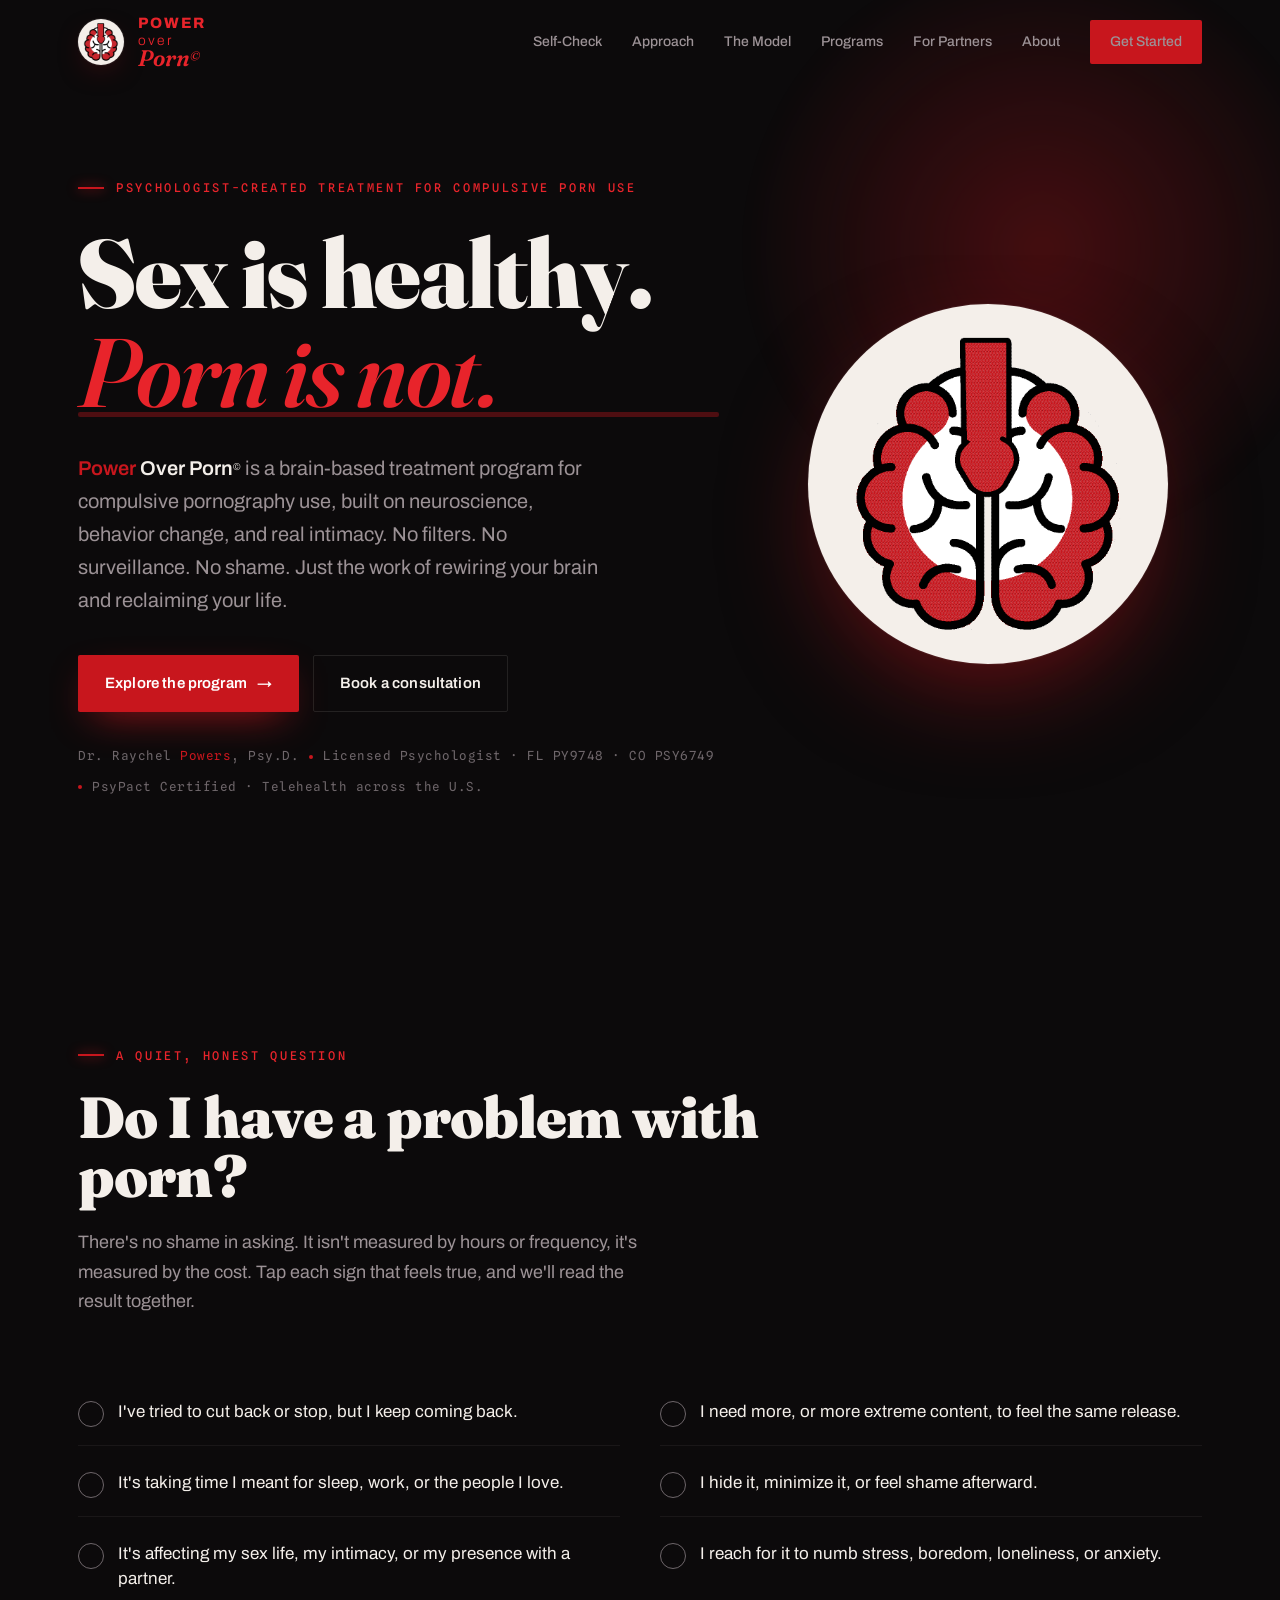
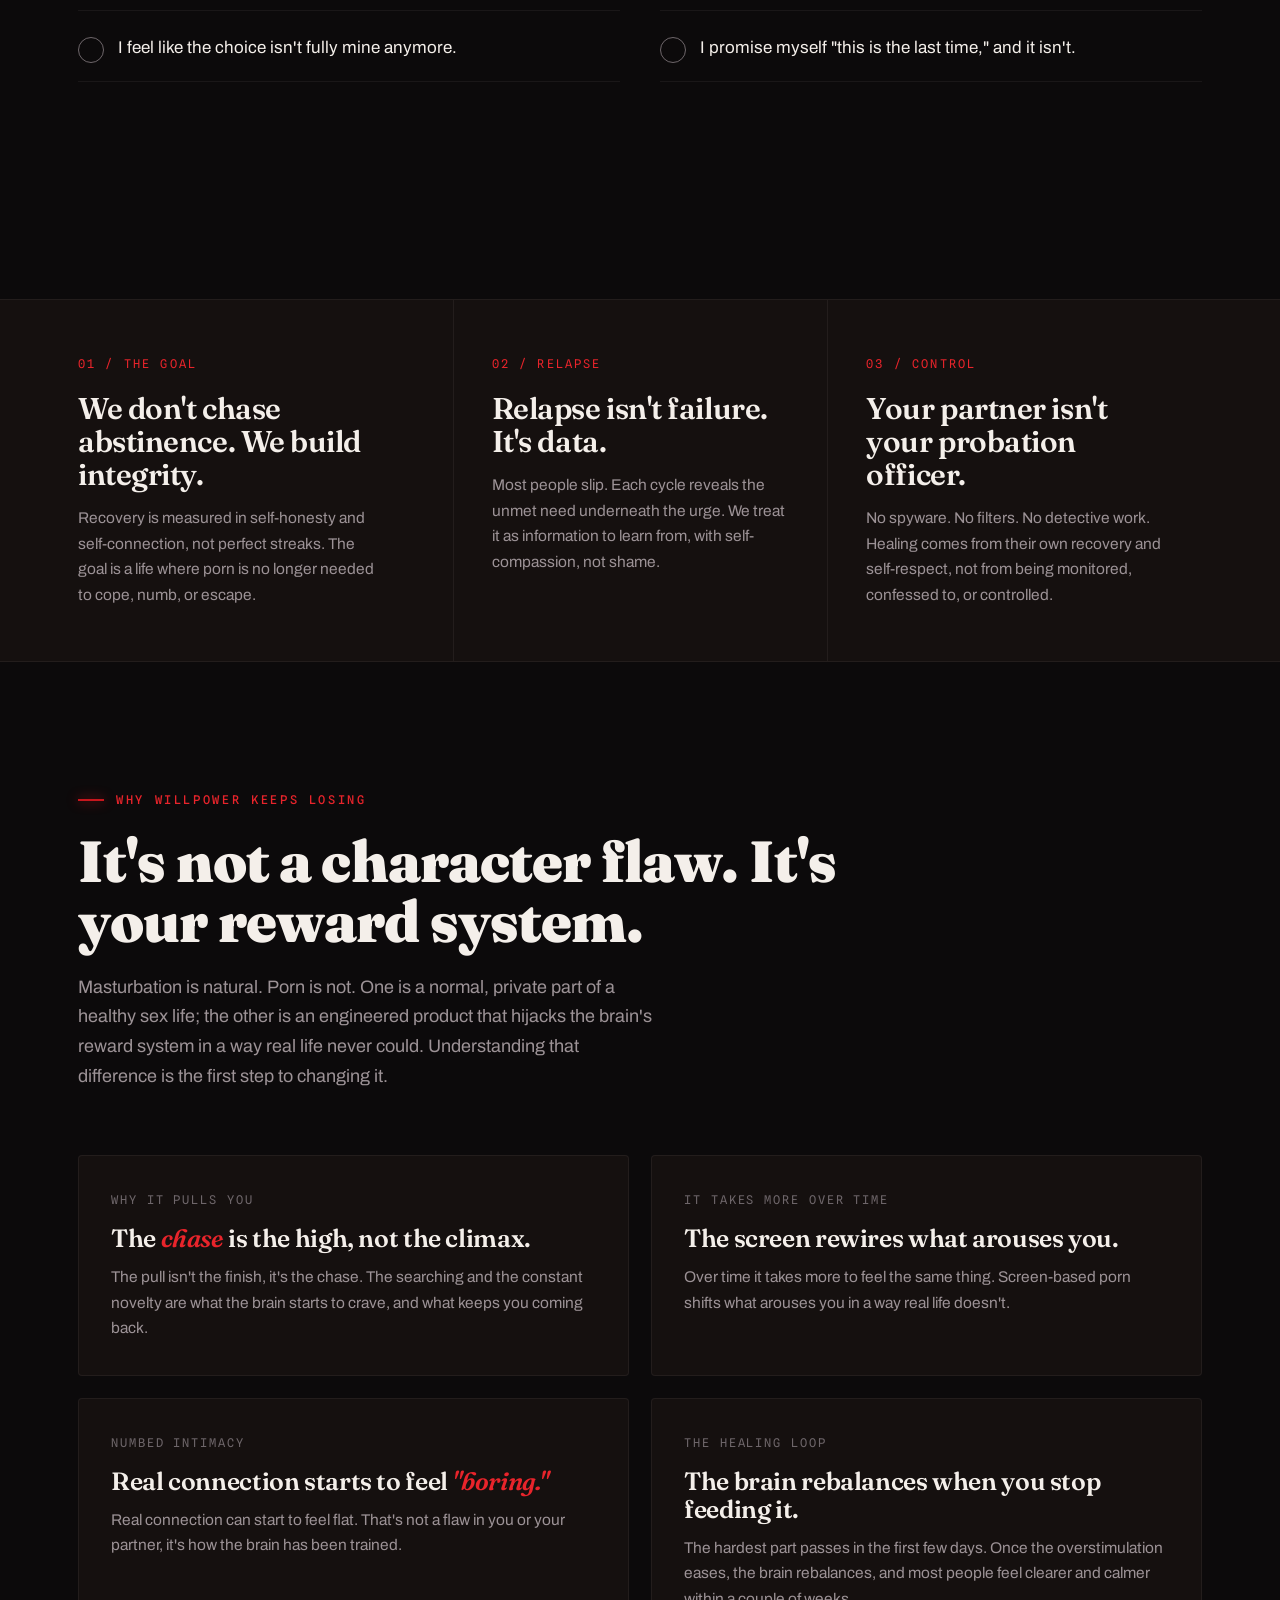
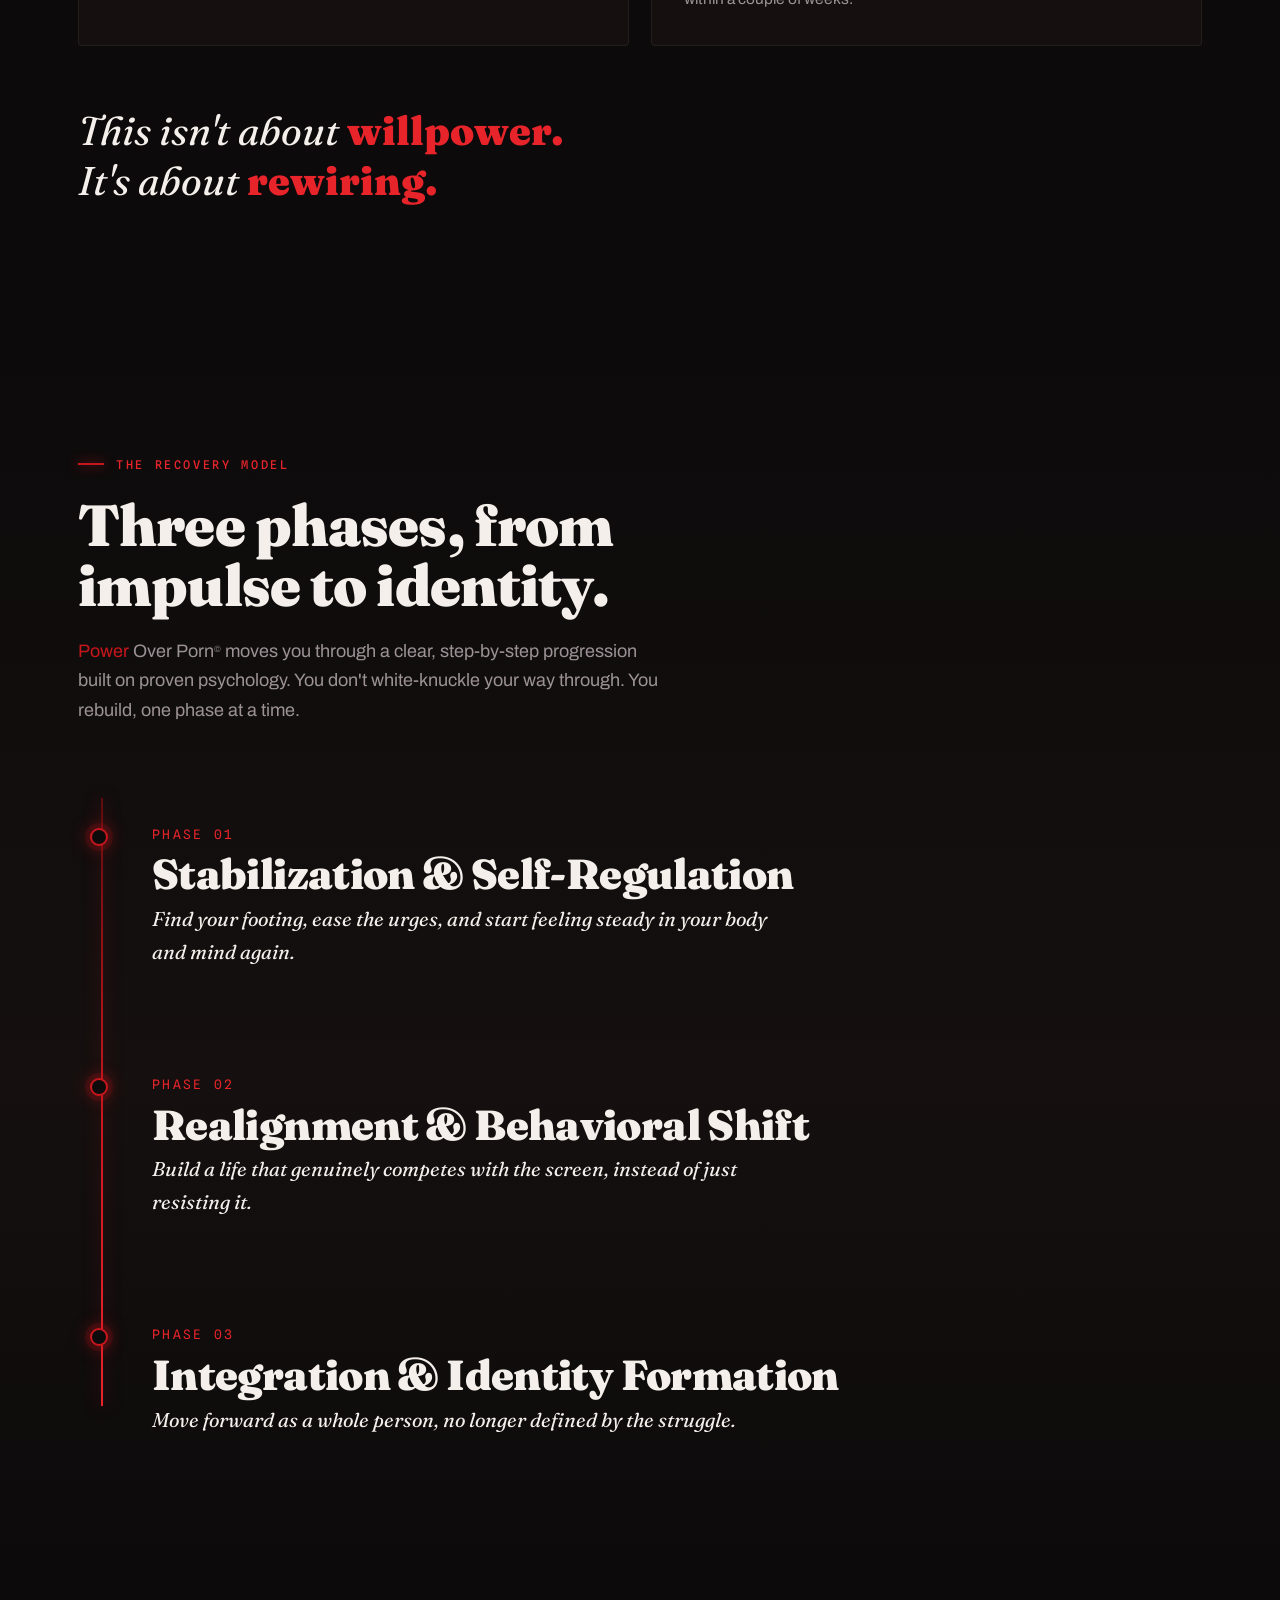
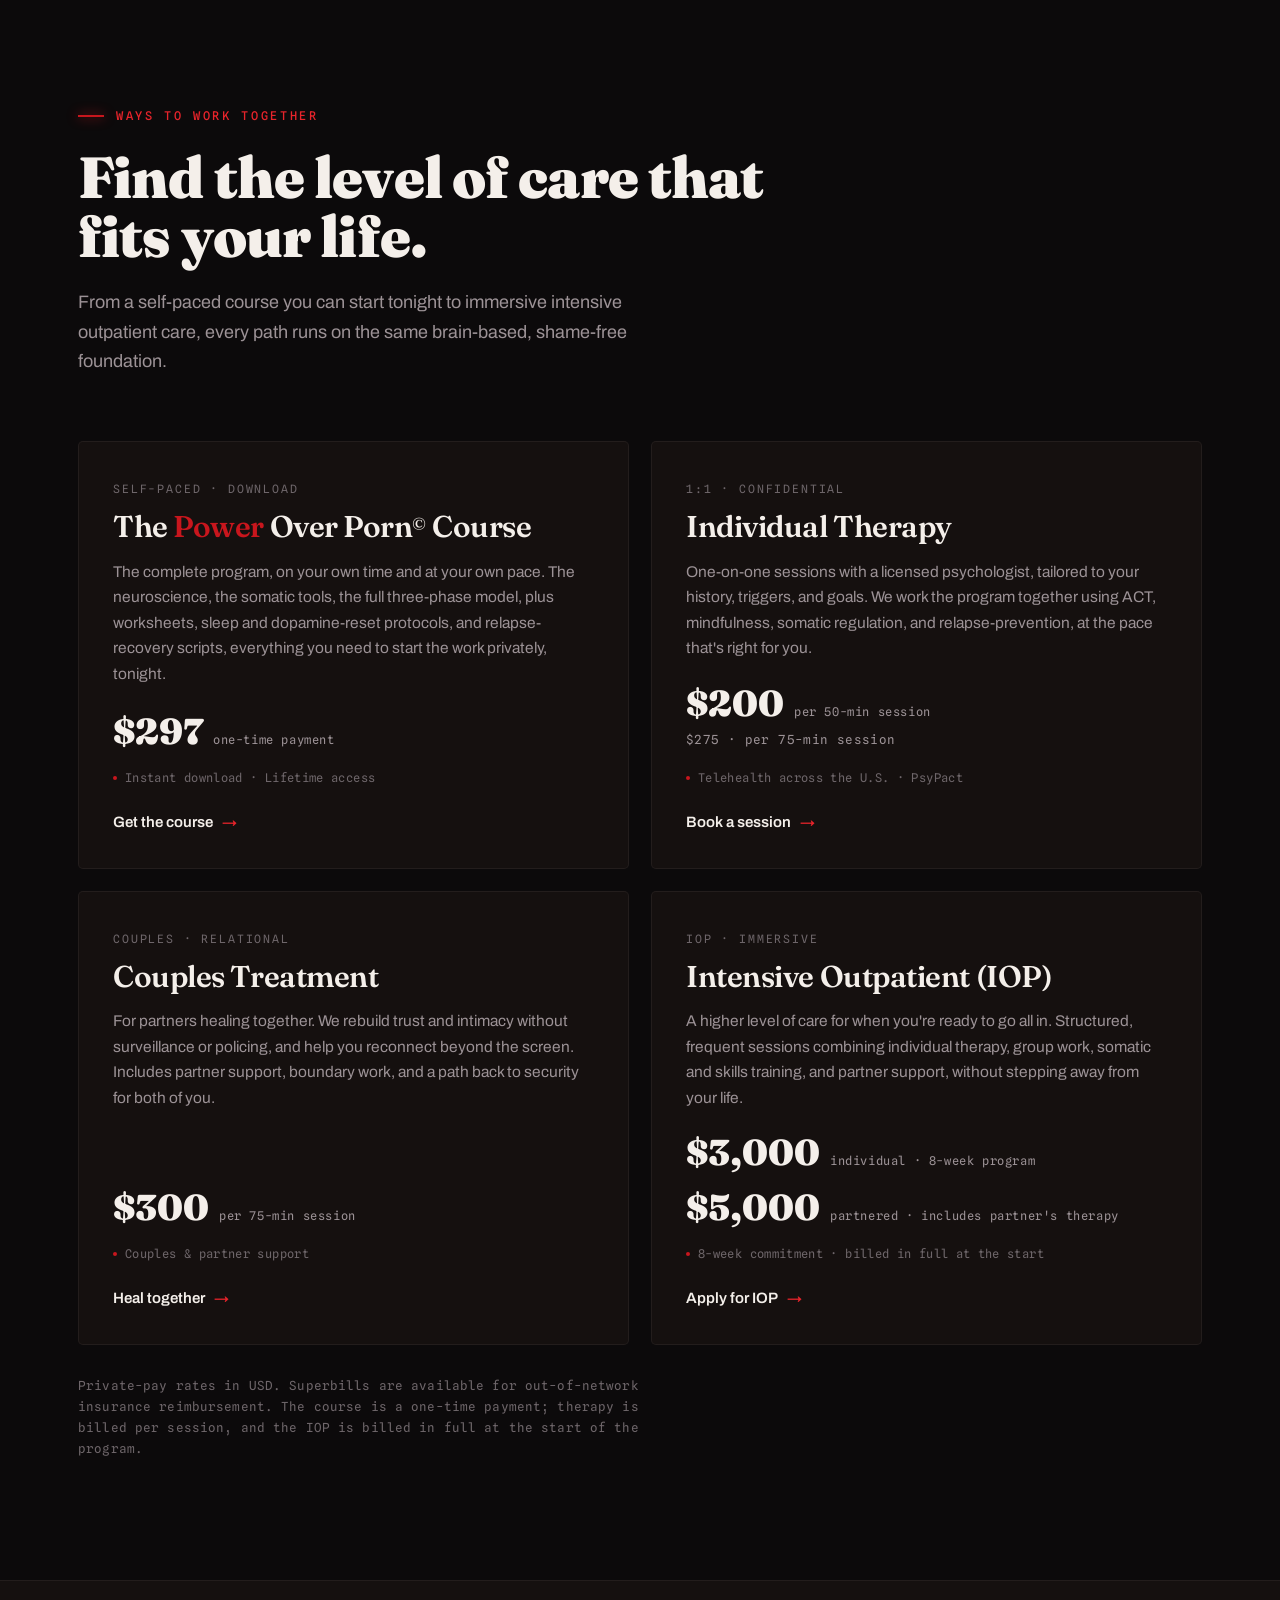
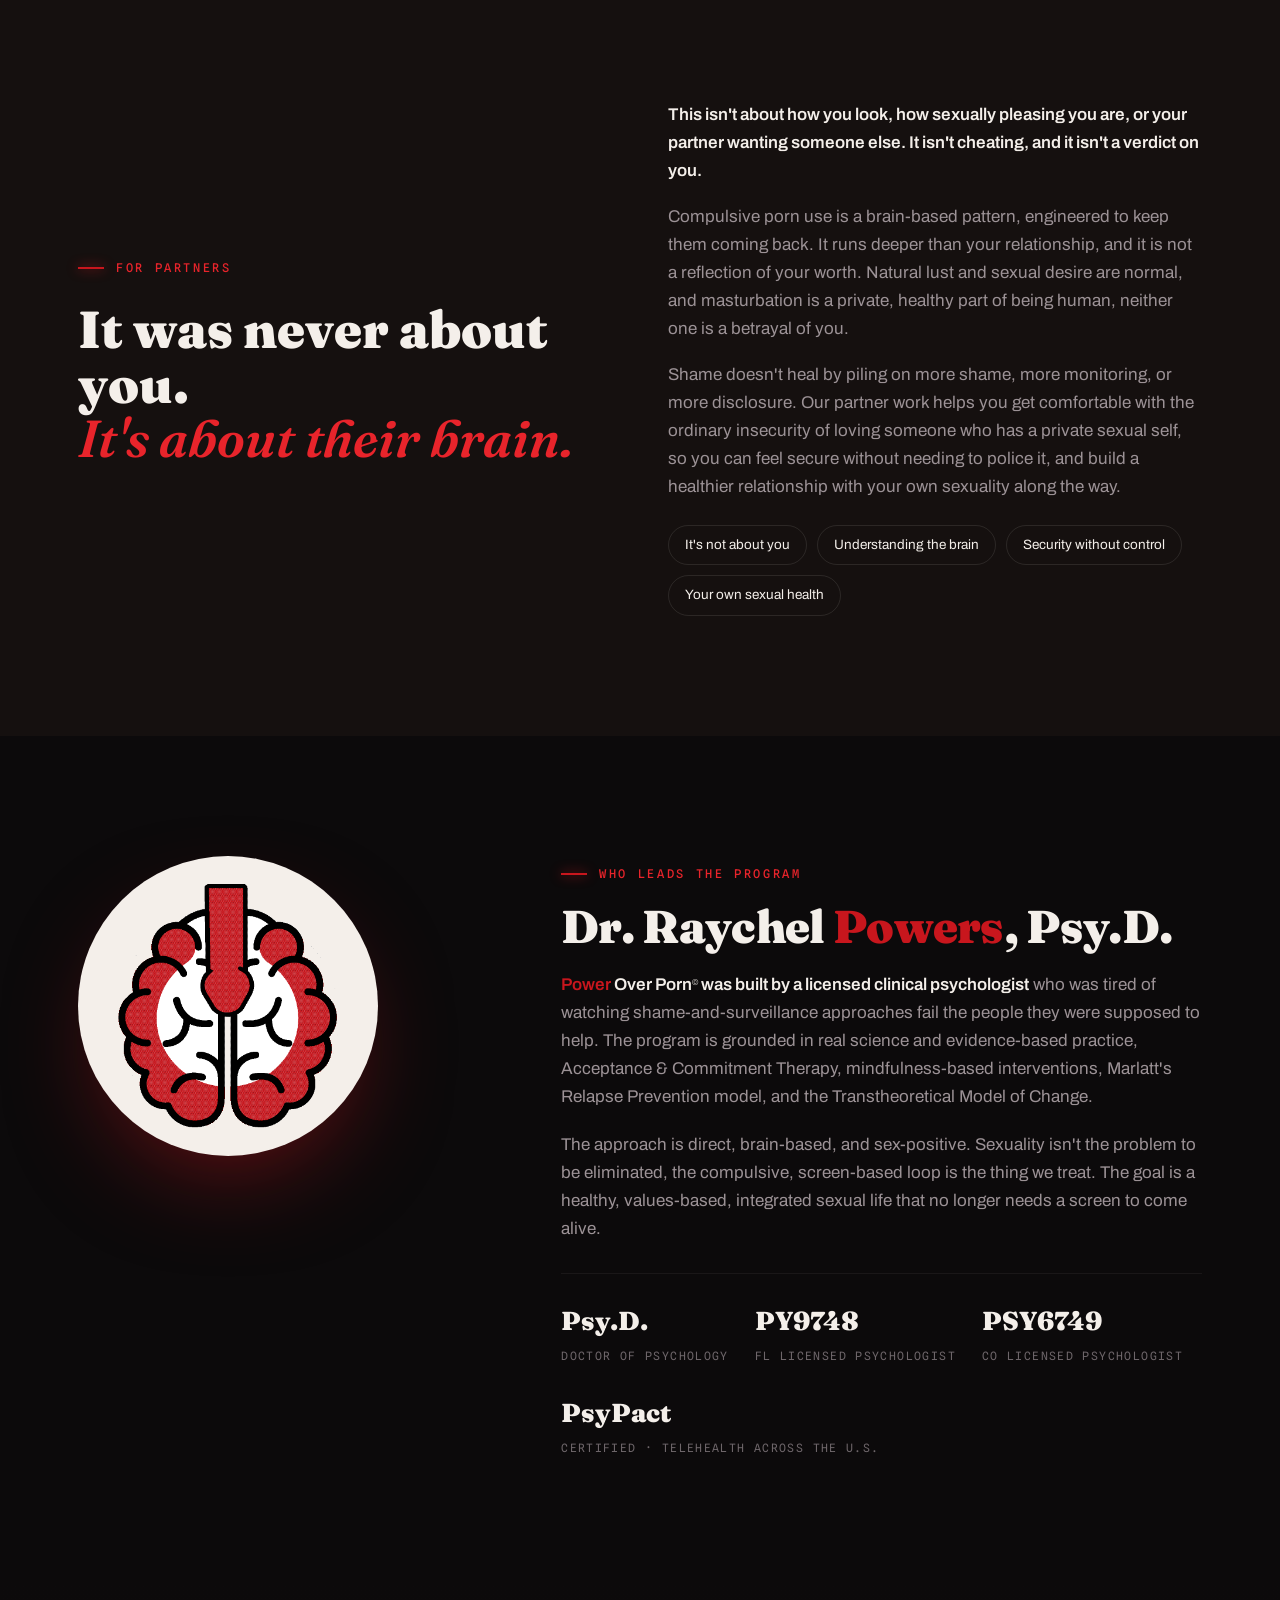
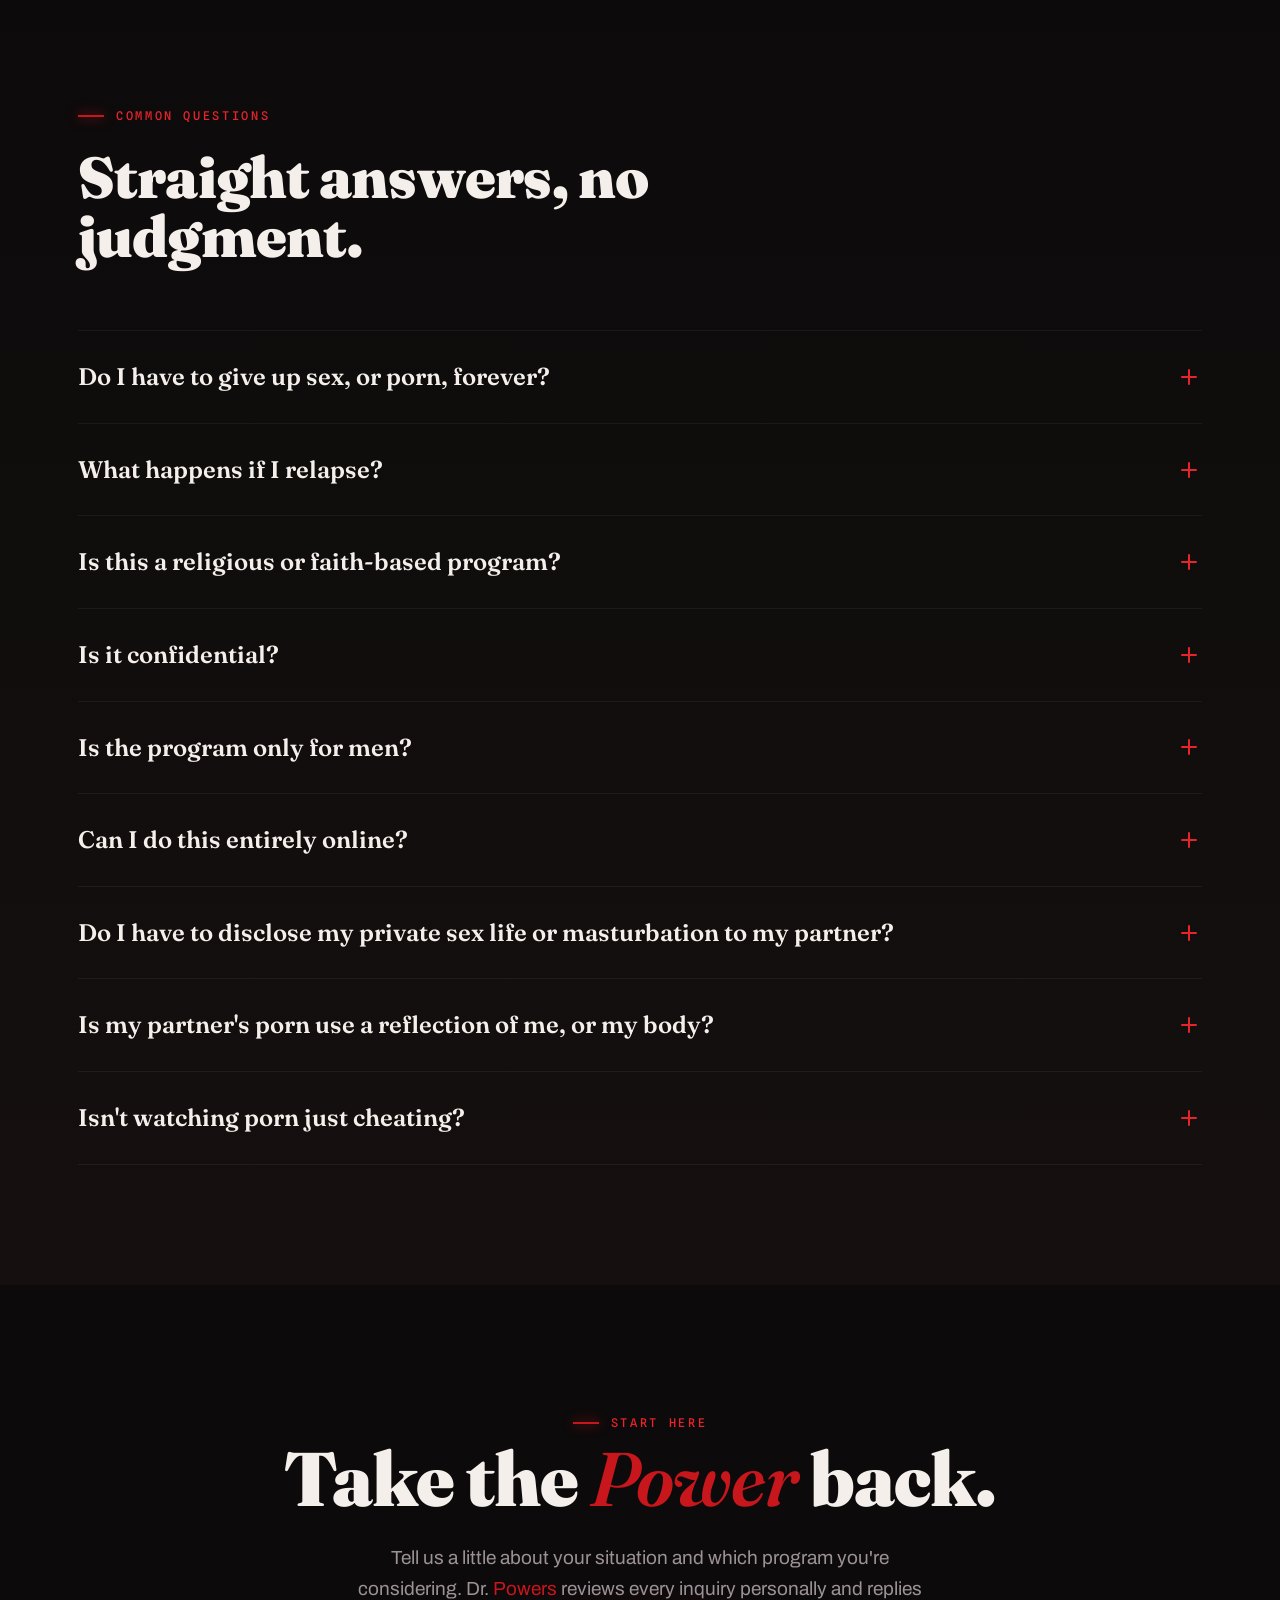
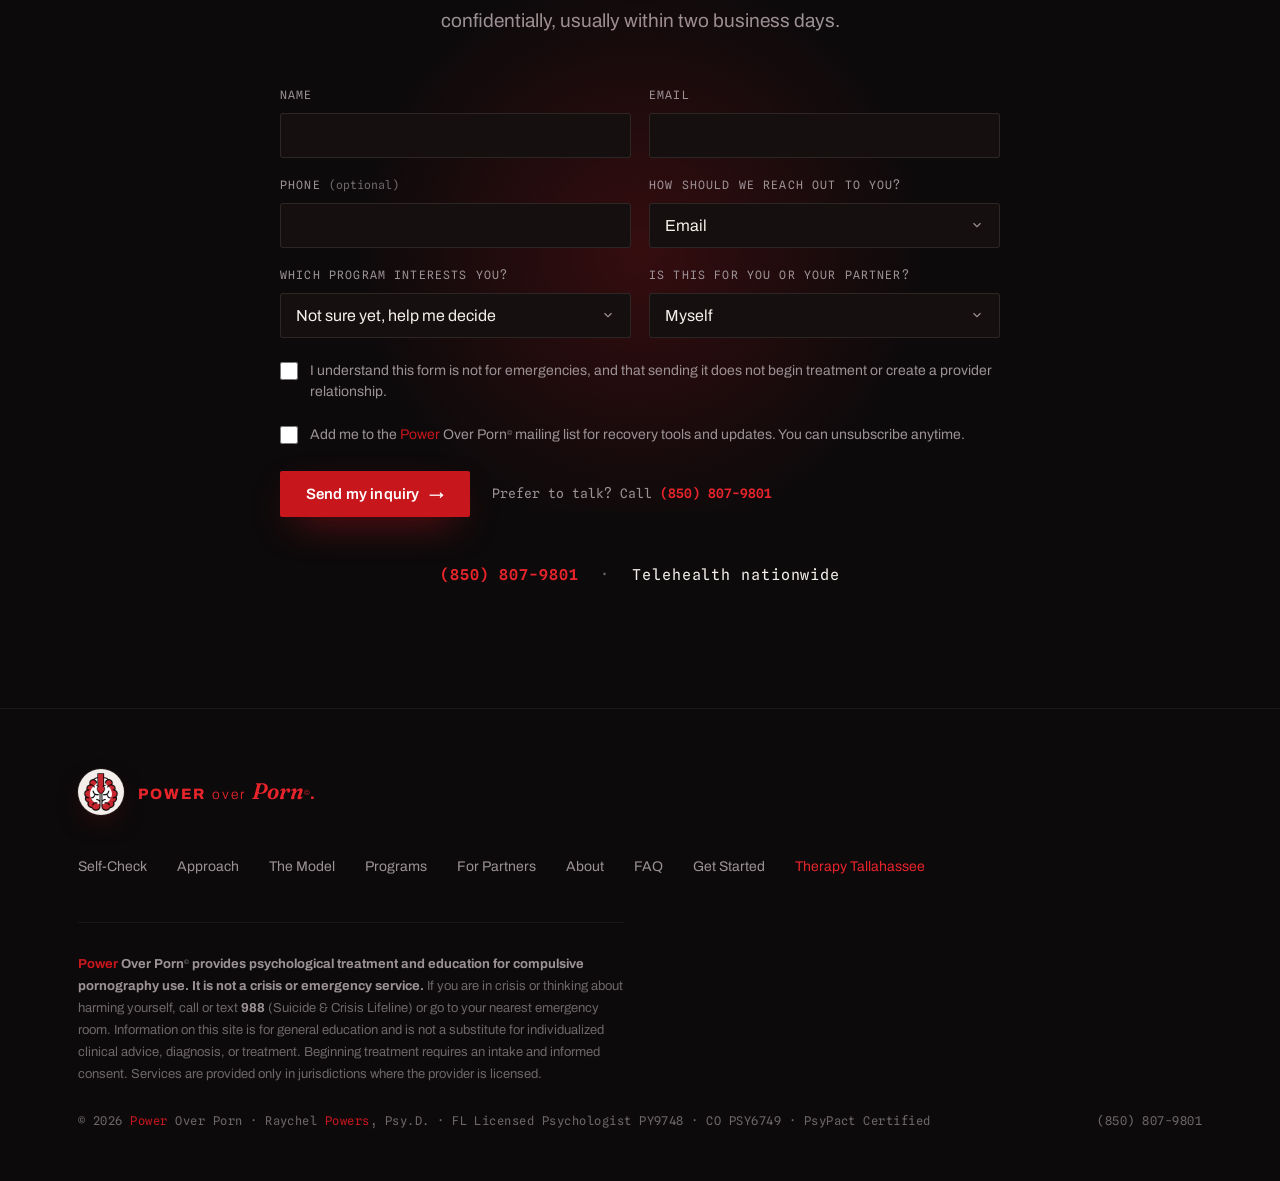
==== commit 3adaa92f: "Header: white 'Power over', stacked nav wordmark; update social kit - Force 'Power over' to the site" ====
--- a/index.html
+++ b/index.html
@@ -155,7 +155,7 @@
     overflow:hidden;
   }
   .badge img{width:100%;height:100%;object-fit:contain}
-  .wordmark{font-family:var(--sans);font-weight:800;font-size:15px;letter-spacing:.14em;text-transform:uppercase;line-height:1.15}.wm-b{font-family:var(--serif);font-style:italic;font-weight:600;text-transform:none;letter-spacing:0;color:var(--signal-bright);font-size:1.5em;line-height:0.9}.wm-o{font-weight:300;text-transform:none;letter-spacing:.16em;font-size:.92em}
+  .wordmark{font-family:var(--sans);font-weight:800;font-size:15px;letter-spacing:.14em;text-transform:uppercase;line-height:1.05;color:var(--bone)}.brand .wm-a,.brand .wm-o,.brand .wm-b{display:block}.brand .wm-o{margin-top:.14em}.brand .wm-b{margin-top:.03em;line-height:.85}.wm-b{font-family:var(--serif);font-style:italic;font-weight:600;text-transform:none;letter-spacing:0;color:var(--signal-bright);font-size:1.5em;line-height:0.9}.wm-o{font-weight:300;text-transform:none;letter-spacing:.16em;font-size:.92em}
   .wordmark span{color:var(--signal-bright)}
   .nav-links{display:flex;align-items:center;gap:30px}
   .nav-links a{font-size:14px;font-weight:500;color:var(--ash);transition:color .2s}
@@ -451,7 +451,7 @@
   <div class="nav-inner">
     <a class="brand" href="#top" aria-label="Power Over Porn home">
       <span class="badge"><img src="[data-uri]" alt="Power Over Porn logo" /></span>
-      <span class="wordmark"><span class="wm-a">Power</span> <span class="wm-o">over</span><br><span class="wm-b">Porn</span><span class="cmark">&copy;</span><span>.</span></span>
+      <span class="wordmark"><span class="wm-a">Power</span><span class="wm-o">over</span><span class="wm-b">Porn<span class="cmark">&copy;</span></span></span>
     </a>
     <nav class="nav-links" id="menu">
       <a href="#self-check">Self-Check</a>
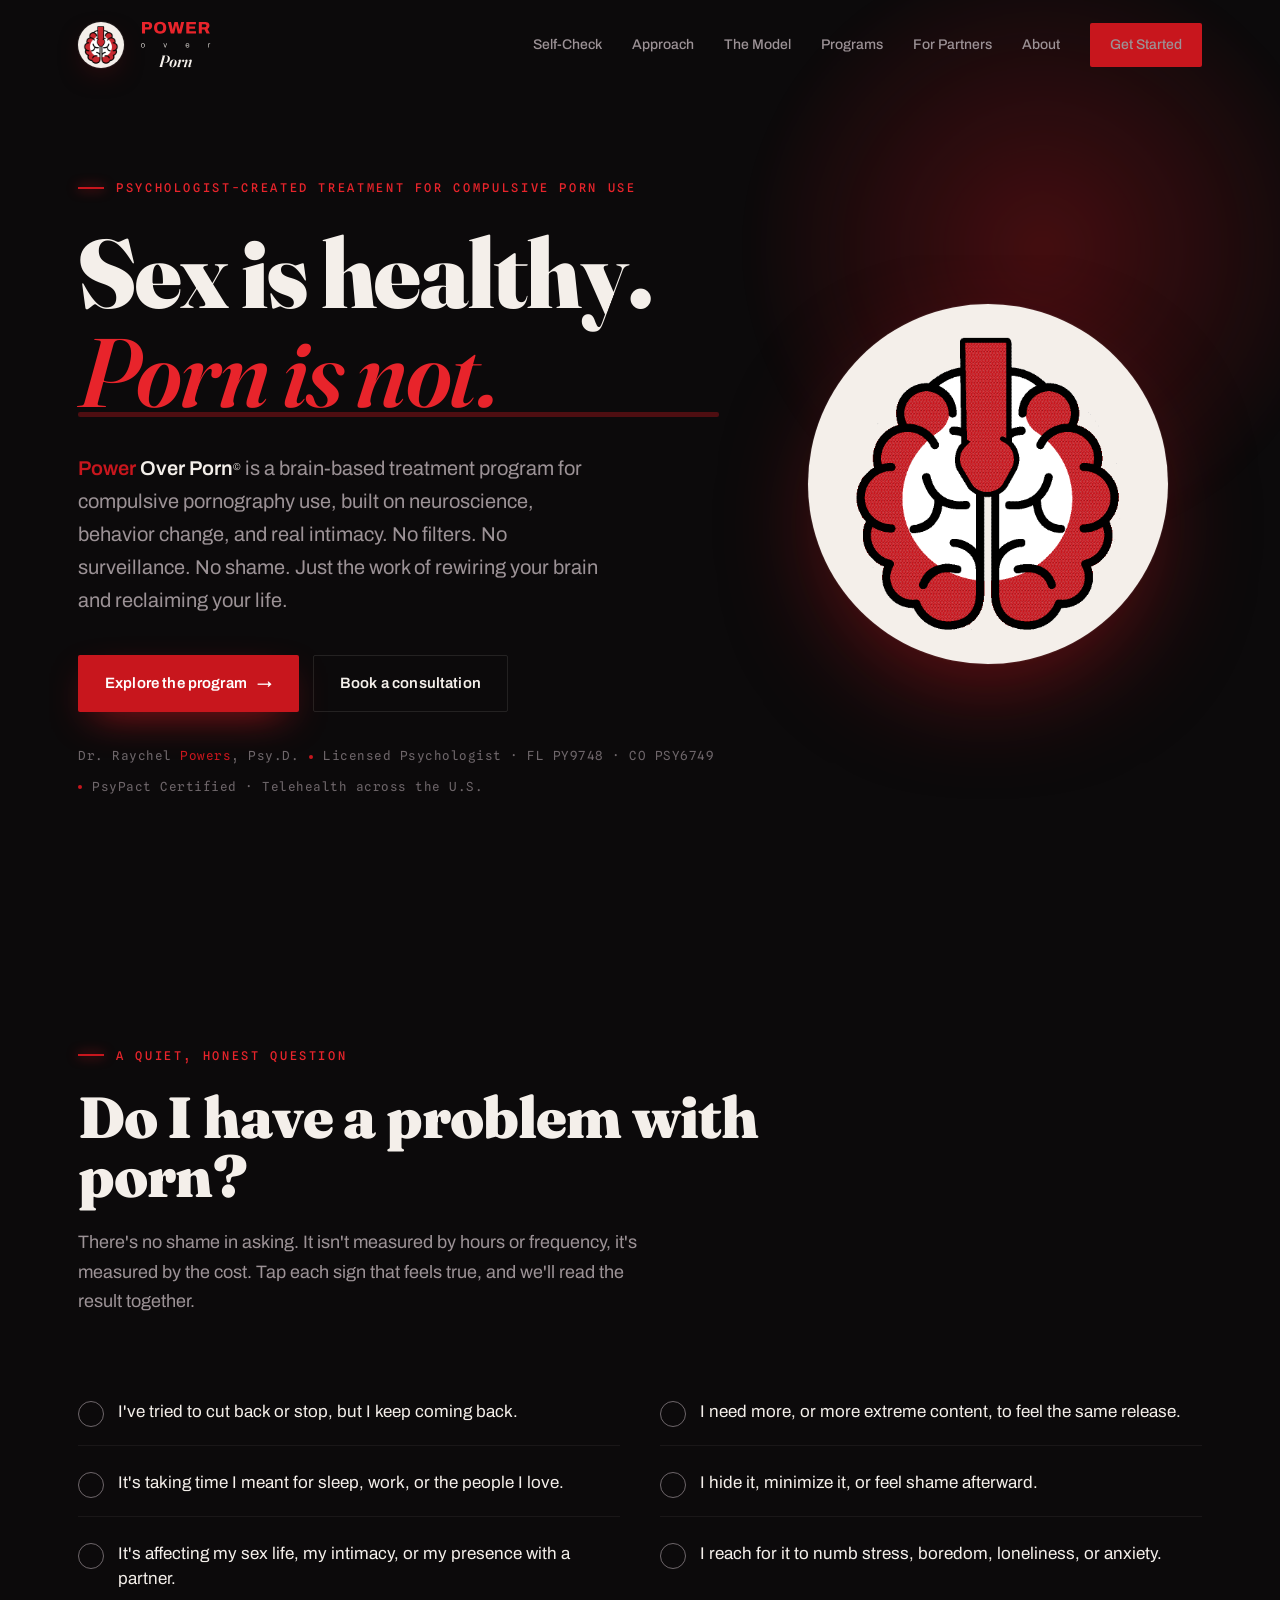
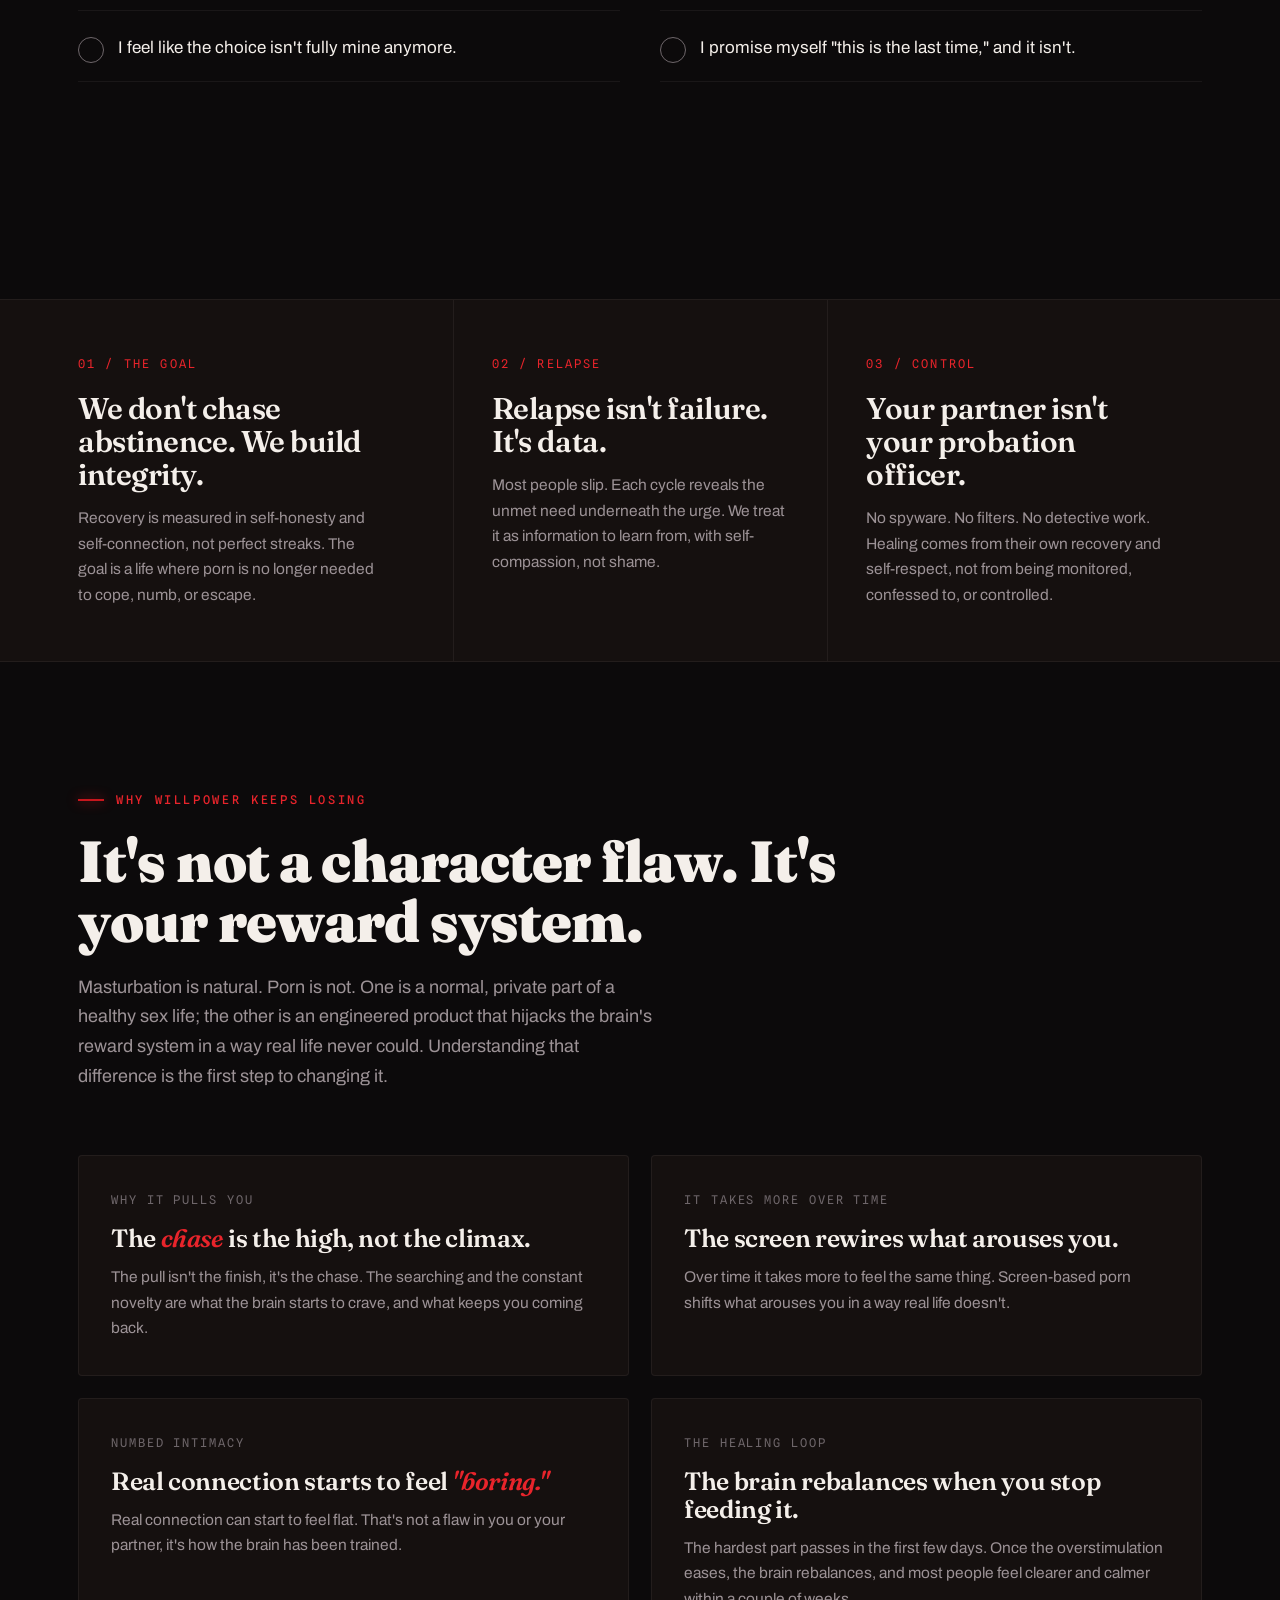
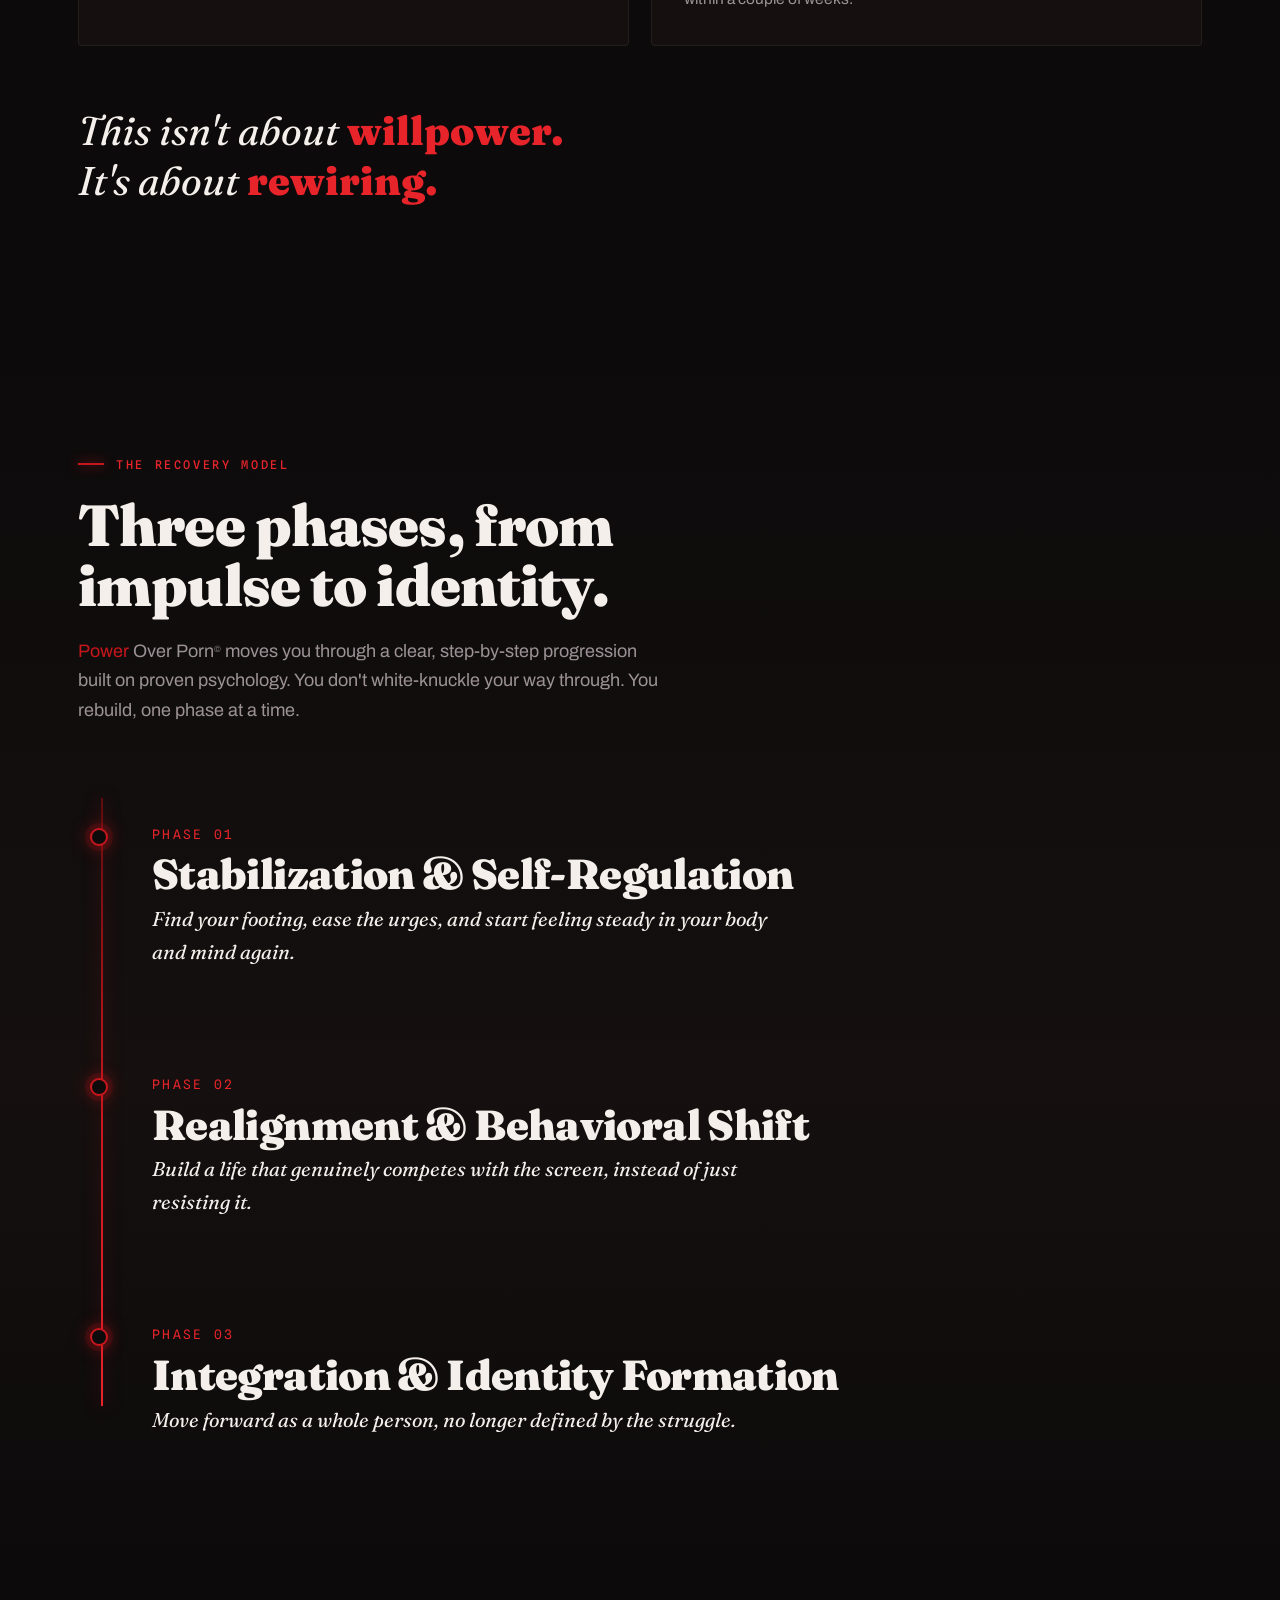
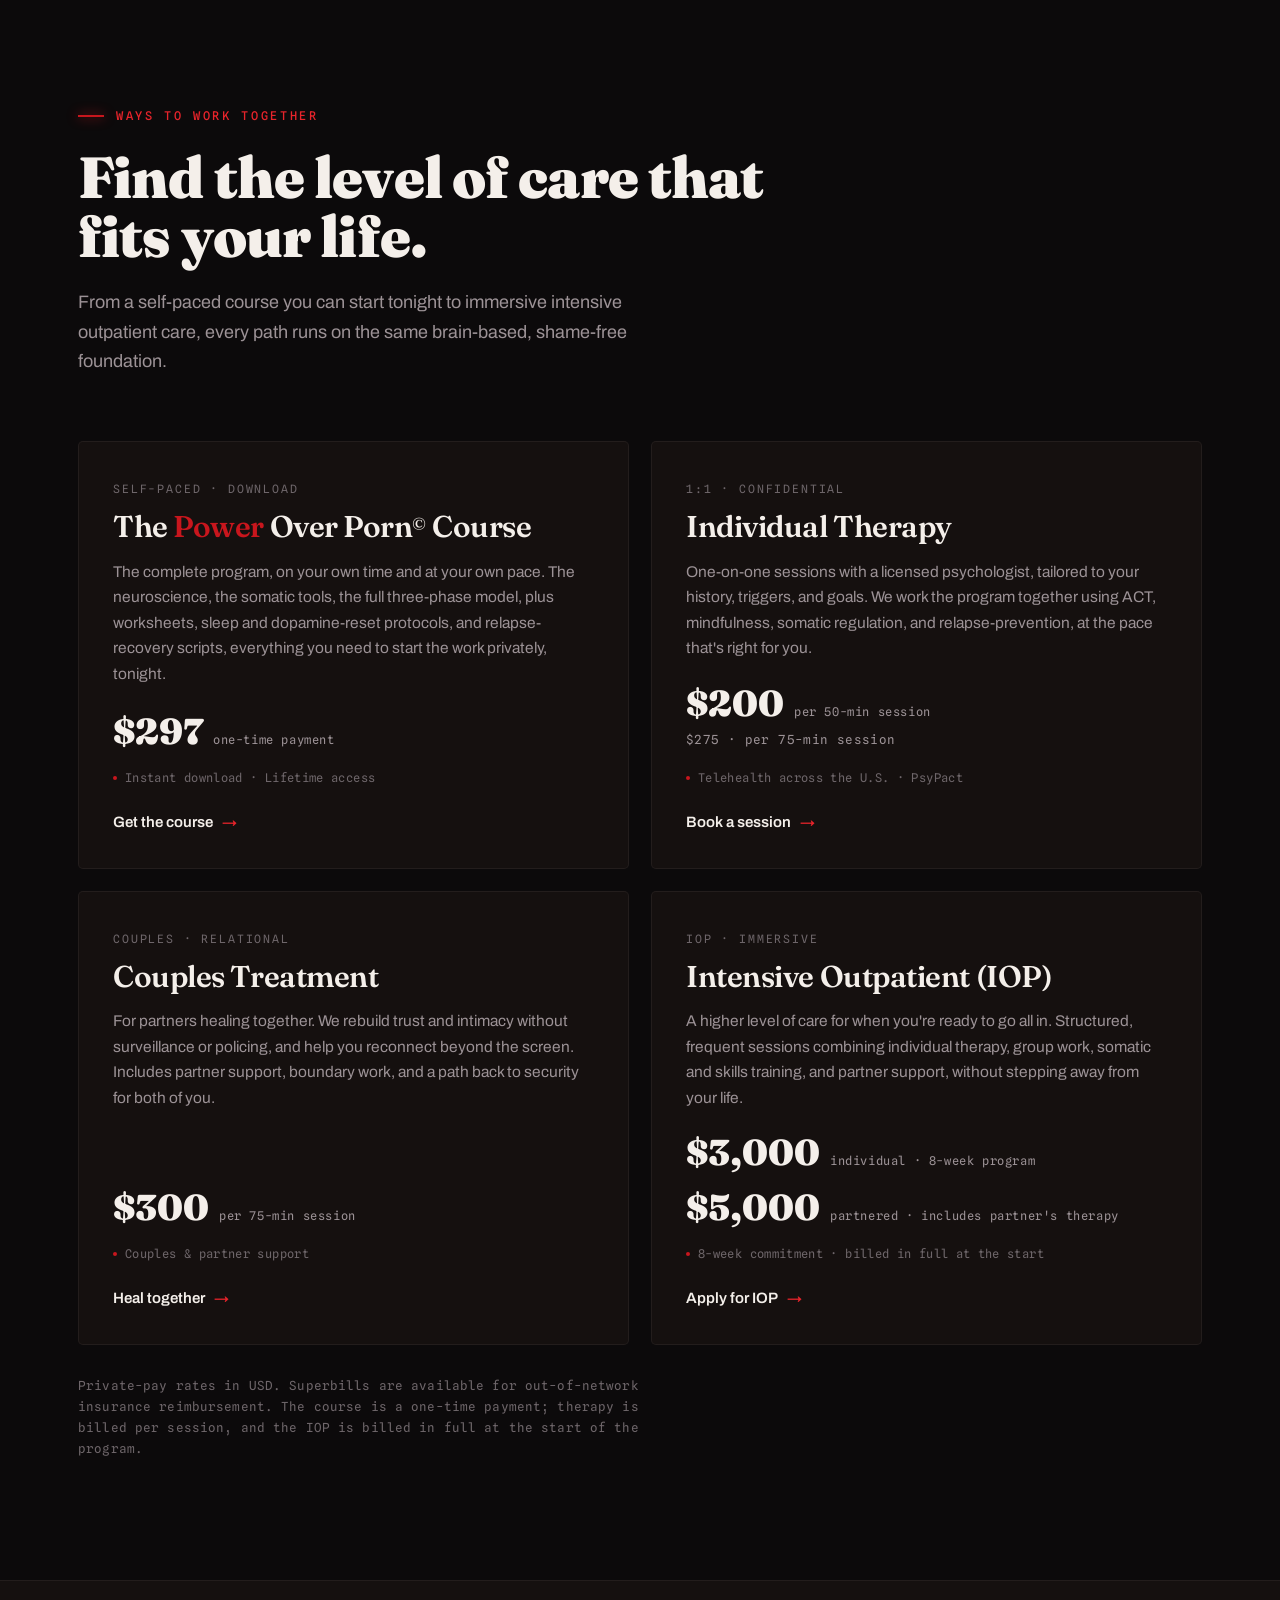
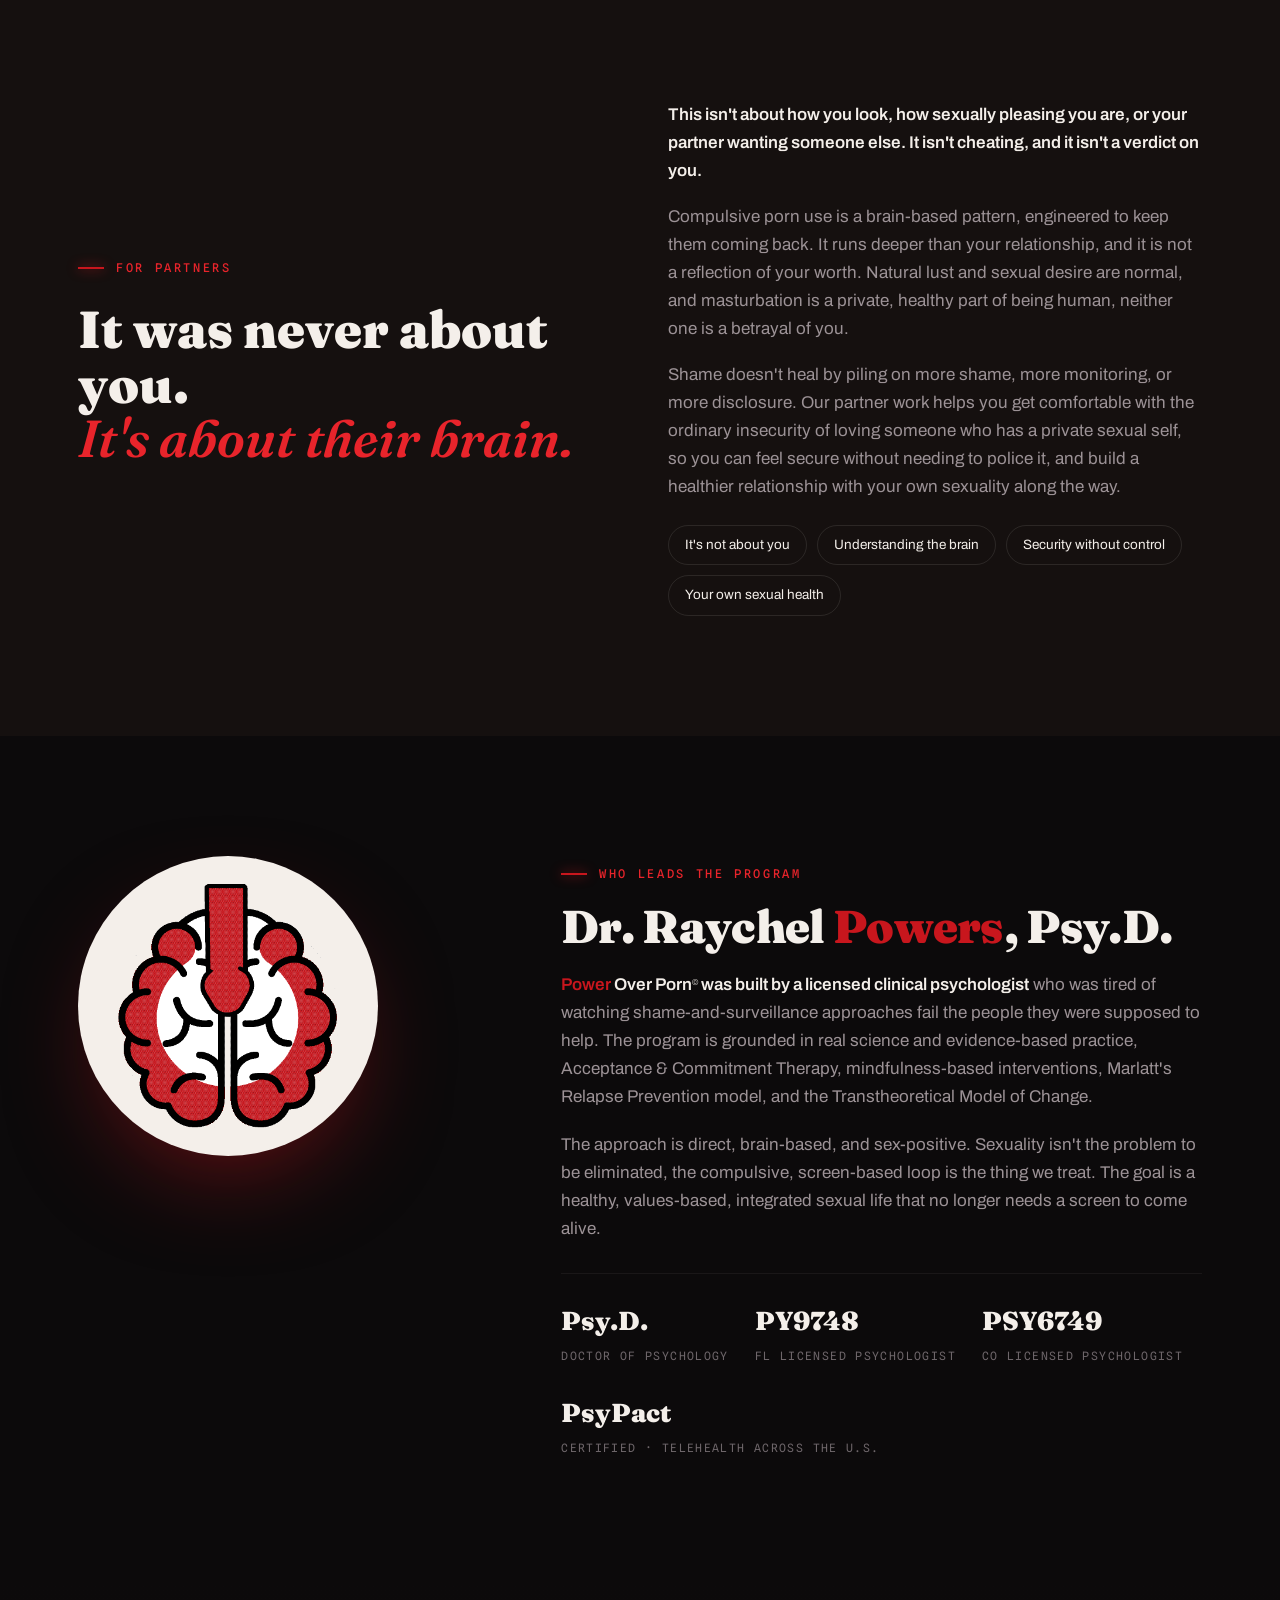
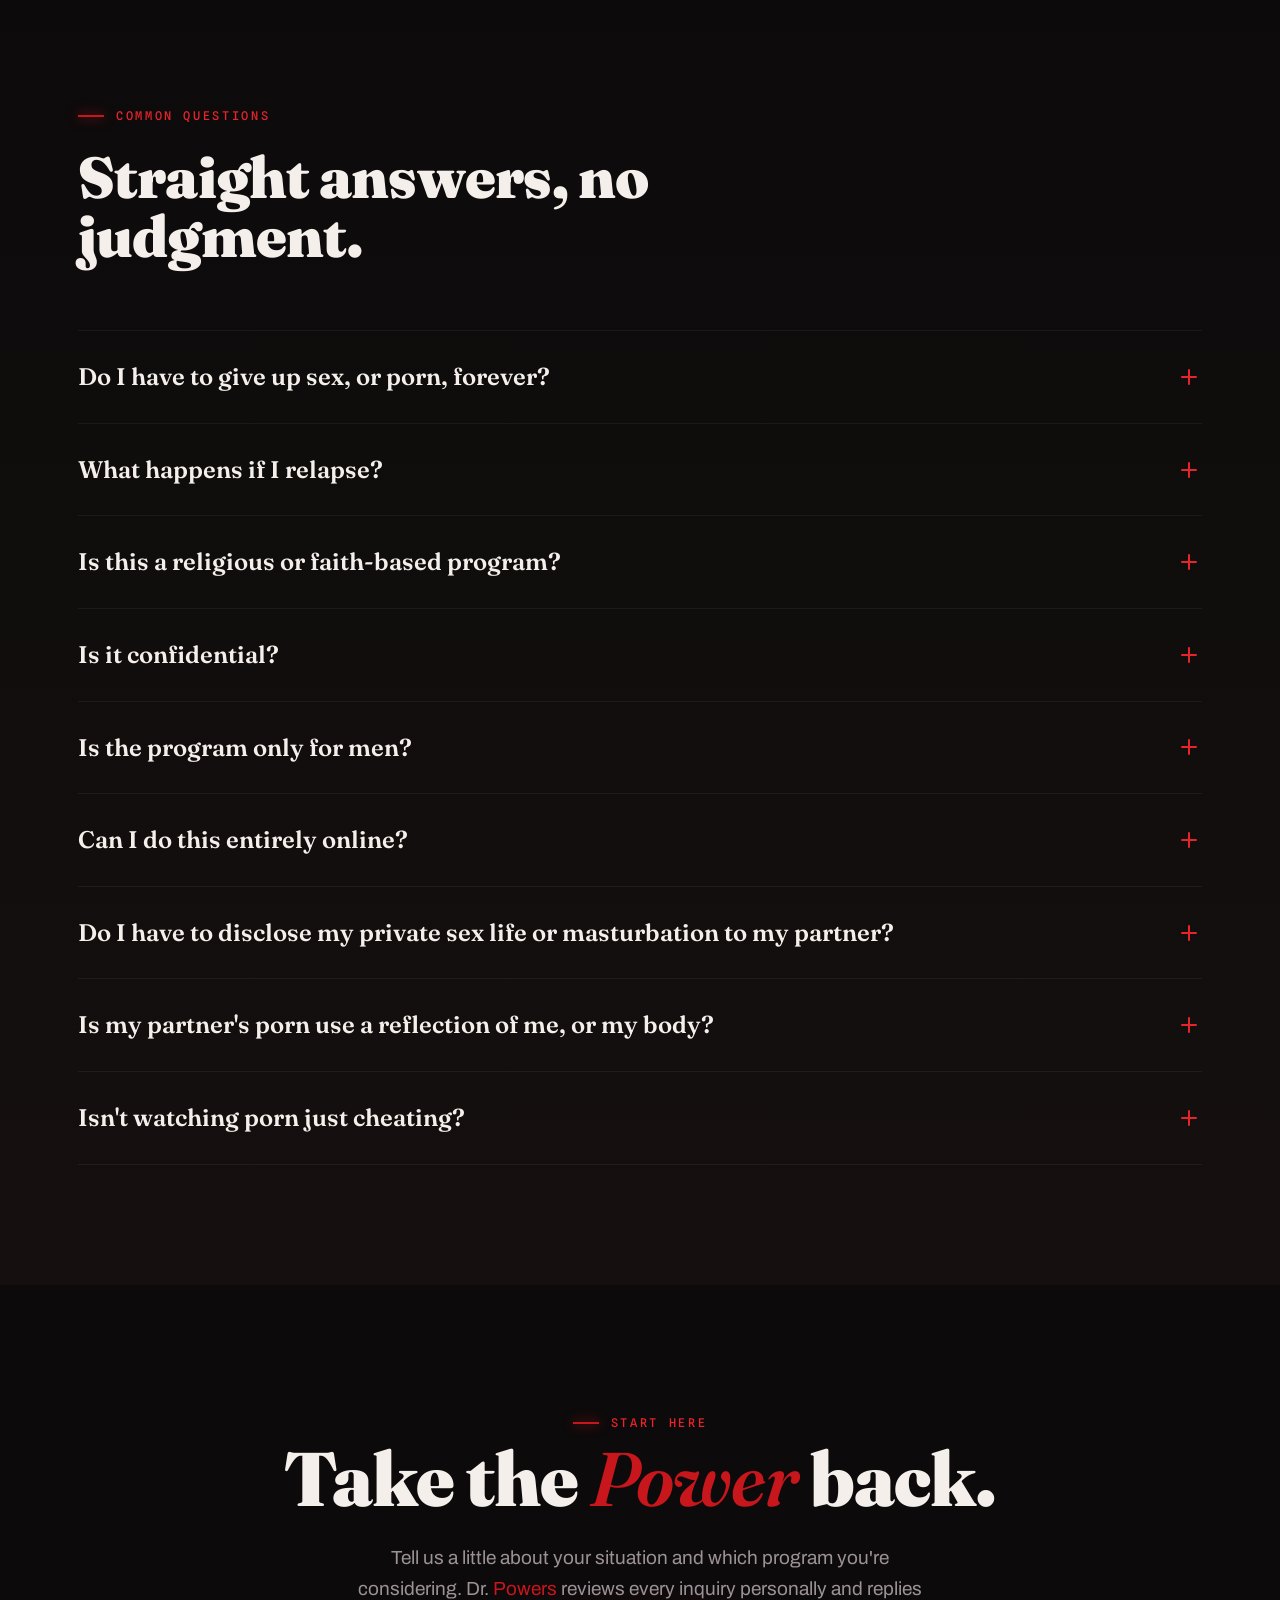
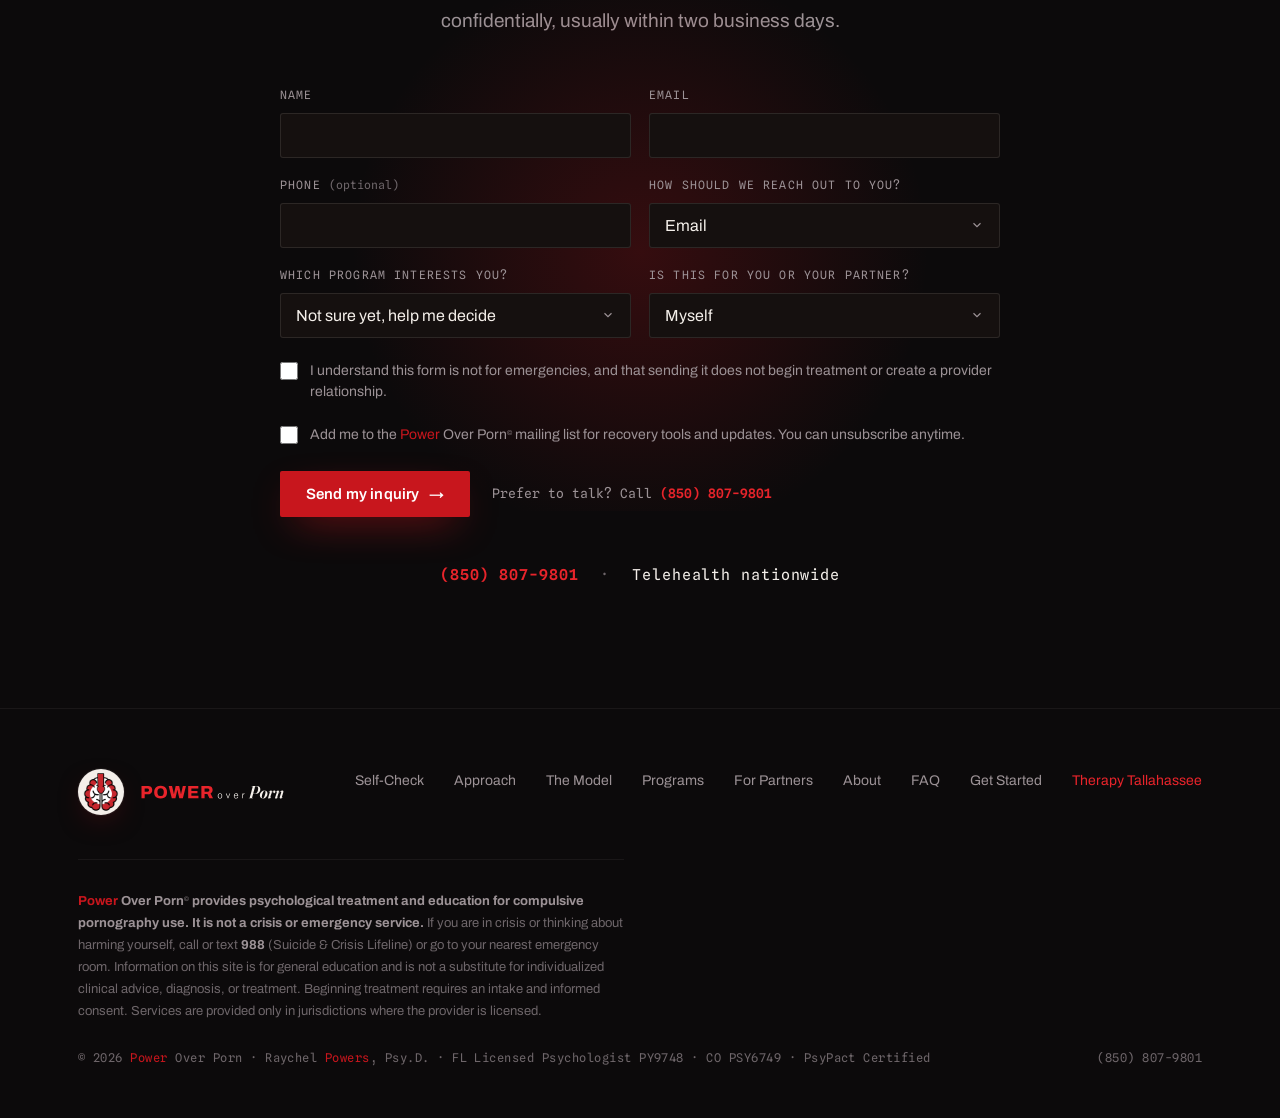
==== commit a36cf544: "Wordmark: Power red, over/Porn white; matched sizes; SVG-driven header - Flip colors: POWER is red; " ====
--- a/index.html
+++ b/index.html
@@ -155,7 +155,7 @@
     overflow:hidden;
   }
   .badge img{width:100%;height:100%;object-fit:contain}
-  .wordmark{font-family:var(--sans);font-weight:800;font-size:15px;letter-spacing:.14em;text-transform:uppercase;line-height:1.05;color:var(--bone)}.brand .wm-a,.brand .wm-o,.brand .wm-b{display:block}.brand .wm-o{margin-top:.14em}.brand .wm-b{margin-top:.03em;line-height:.85}.wm-b{font-family:var(--serif);font-style:italic;font-weight:600;text-transform:none;letter-spacing:0;color:var(--signal-bright);font-size:1.5em;line-height:0.9}.wm-o{font-weight:300;text-transform:none;letter-spacing:.16em;font-size:.92em}
+  .wordmark{font-family:var(--sans);font-weight:800;font-size:15px;letter-spacing:.14em;text-transform:uppercase;line-height:1.05;color:var(--bone)}.brand .wm-a,.brand .wm-o,.brand .wm-b{display:block}.brand .wm-o{margin-top:.14em}.brand .wm-b{margin-top:.03em;line-height:.85}.wordmark-img{height:58px;width:auto;display:block}.foot-wm{height:26px}.wm-b{font-family:var(--serif);font-style:italic;font-weight:600;text-transform:none;letter-spacing:0;color:var(--signal-bright);font-size:1.5em;line-height:0.9}.wm-o{font-weight:300;text-transform:none;letter-spacing:.16em;font-size:.92em}
   .wordmark span{color:var(--signal-bright)}
   .nav-links{display:flex;align-items:center;gap:30px}
   .nav-links a{font-size:14px;font-weight:500;color:var(--ash);transition:color .2s}
@@ -451,7 +451,7 @@
   <div class="nav-inner">
     <a class="brand" href="#top" aria-label="Power Over Porn home">
       <span class="badge"><img src="[data-uri]" alt="Power Over Porn logo" /></span>
-      <span class="wordmark"><span class="wm-a">Power</span><span class="wm-o">over</span><span class="wm-b">Porn<span class="cmark">&copy;</span></span></span>
+      <img class="wordmark-img" src="/assets/wordmark/stacked-dark.svg" alt="Power Over Porn" />
     </a>
     <nav class="nav-links" id="menu">
       <a href="#self-check">Self-Check</a>
@@ -885,7 +885,7 @@
     <div class="foot-top">
       <div class="foot-brand">
         <span class="badge"><img src="[data-uri]" alt="Power Over Porn logo" /></span>
-        <span class="wordmark"><span class="wm-a">Power</span> <span class="wm-o">over</span> <span class="wm-b">Porn</span><span class="cmark">&copy;</span><span>.</span></span>
+        <img class="wordmark-img foot-wm" src="/assets/wordmark/wordmark-dark.svg" alt="Power Over Porn" />
       </div>
       <nav class="foot-links">
         <a href="#self-check">Self-Check</a>
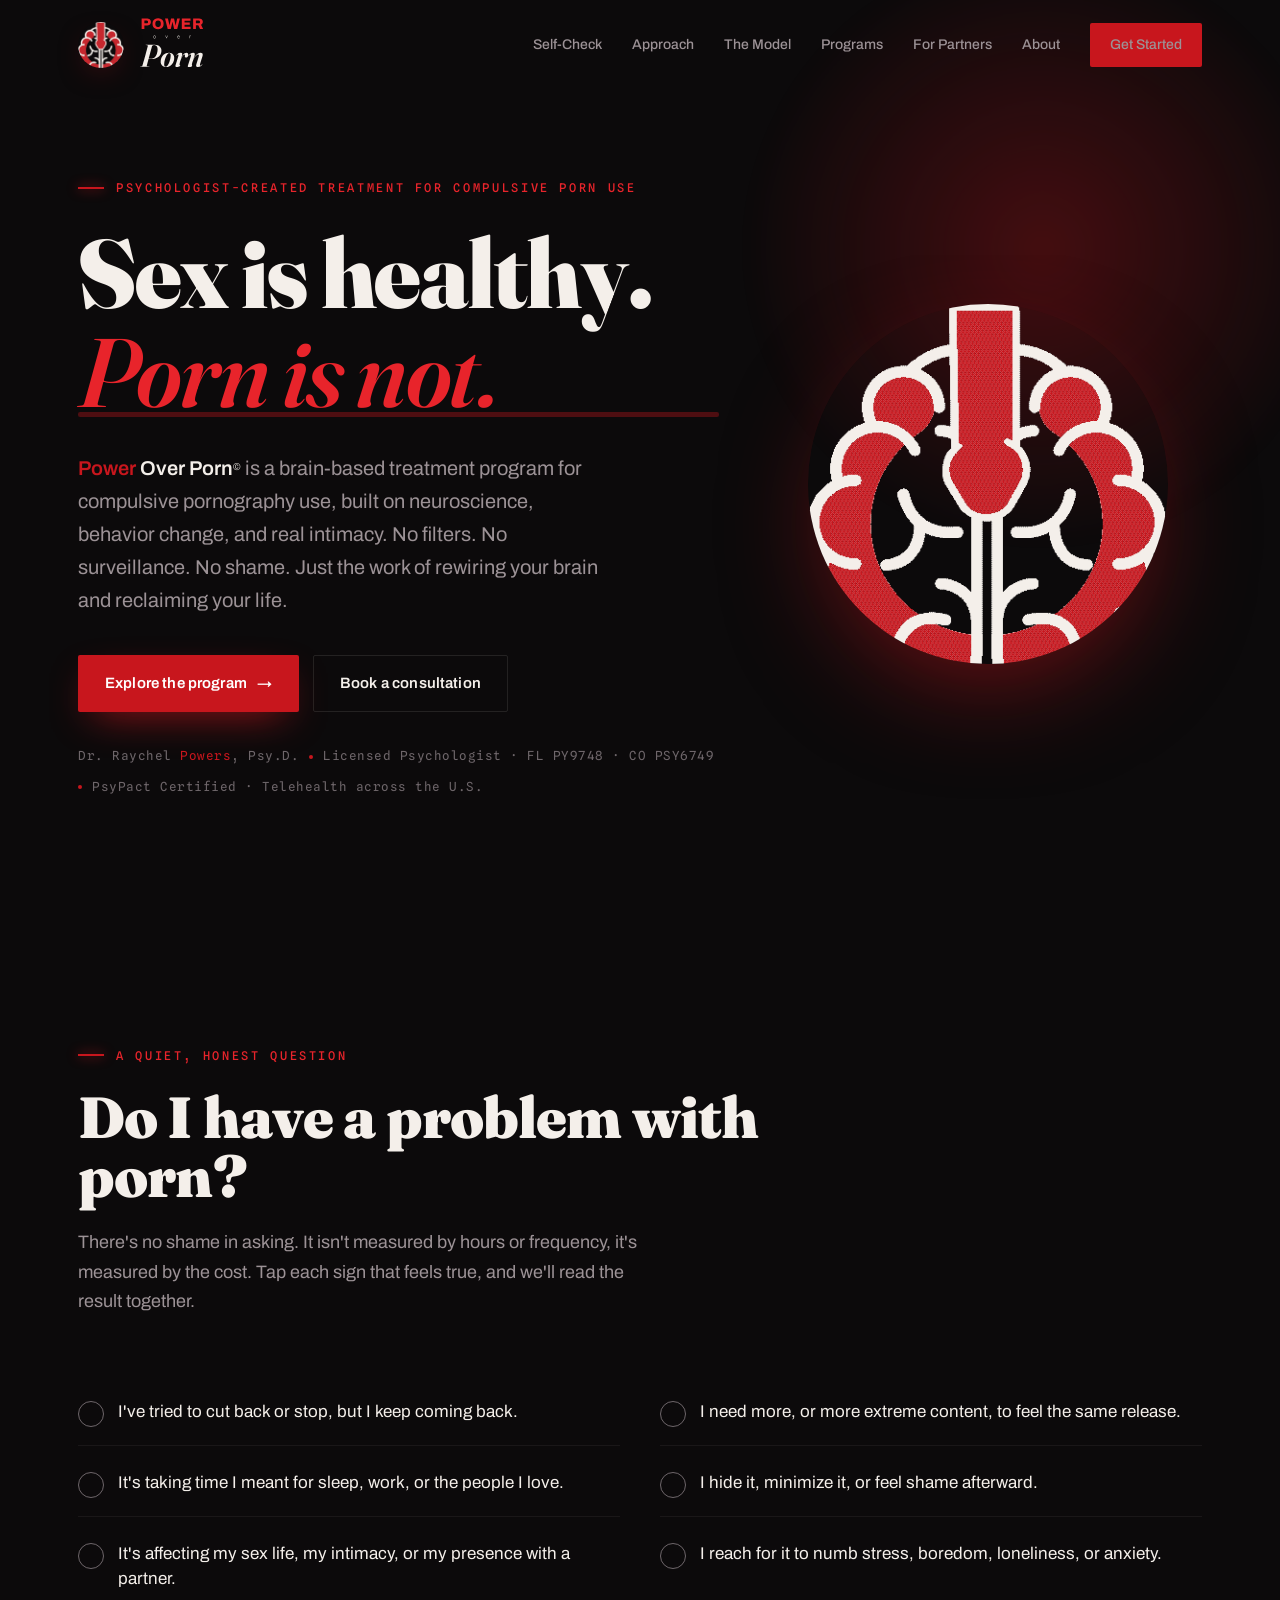
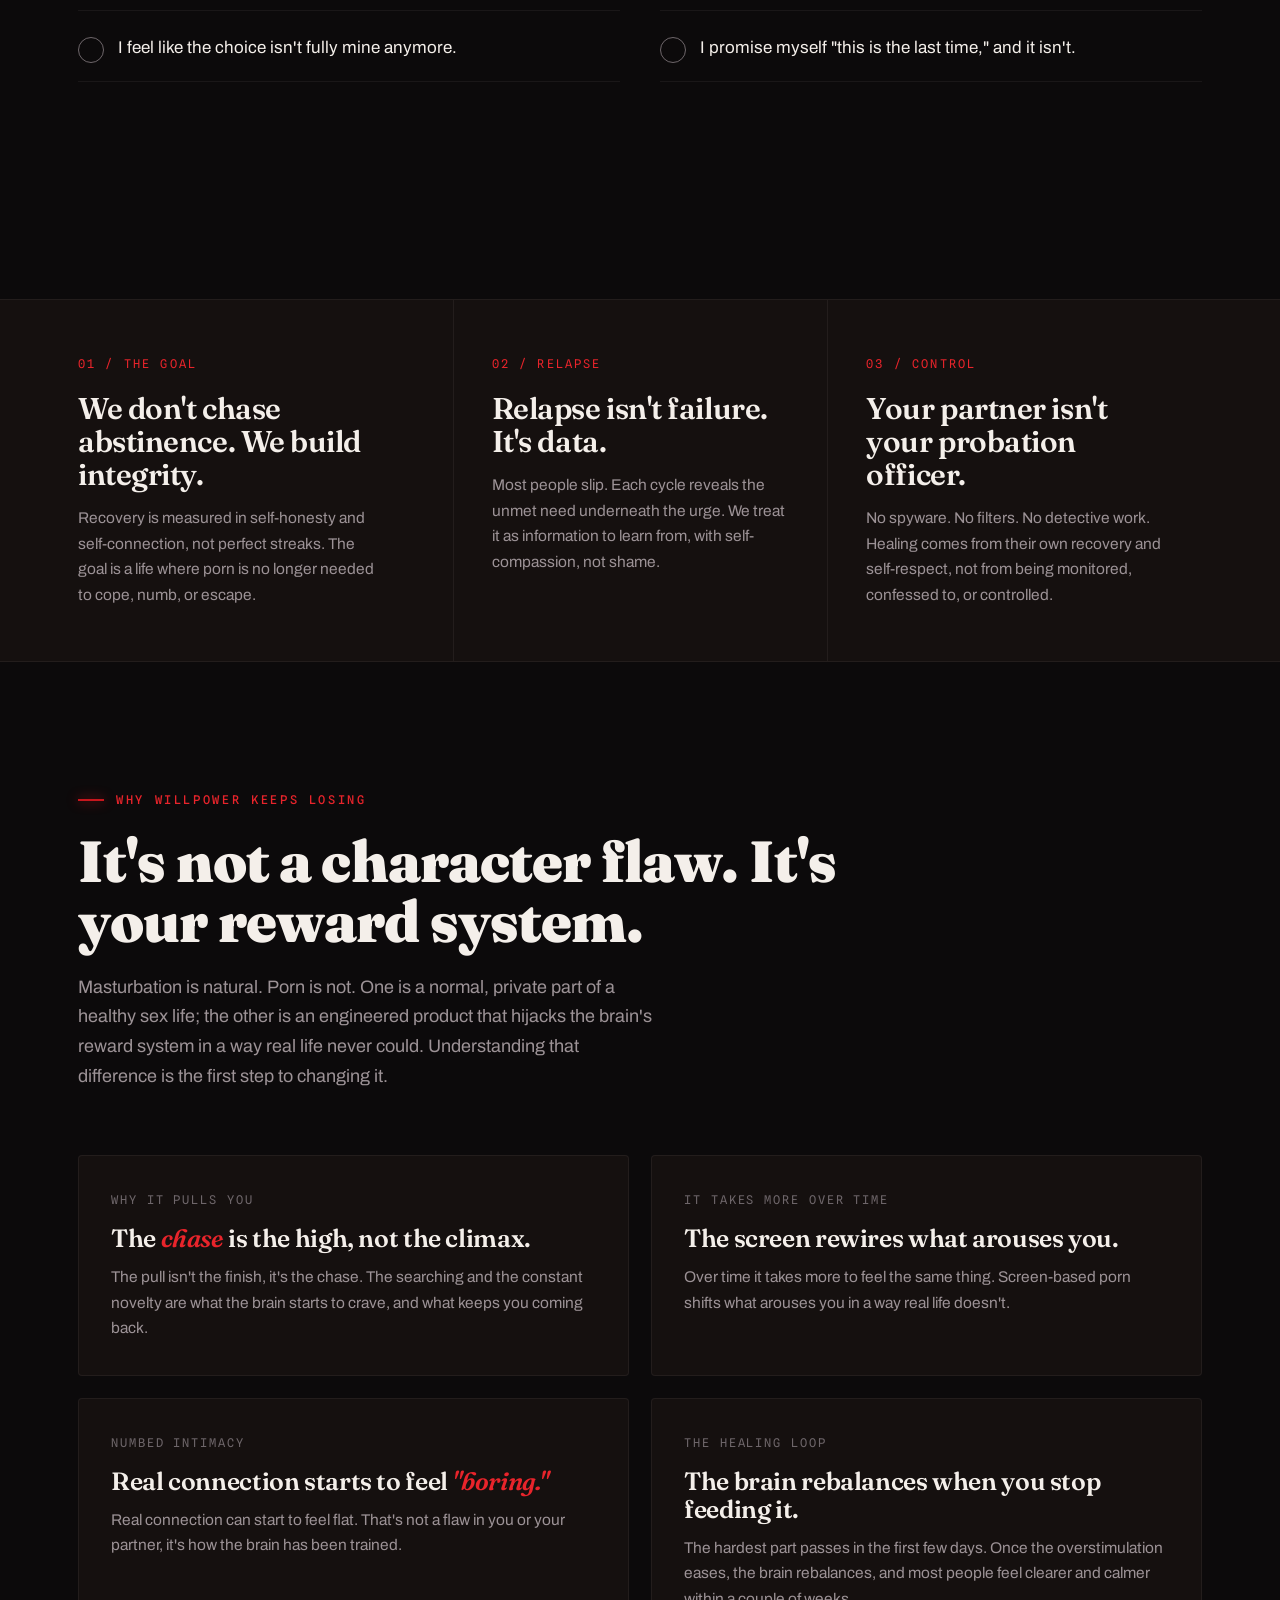
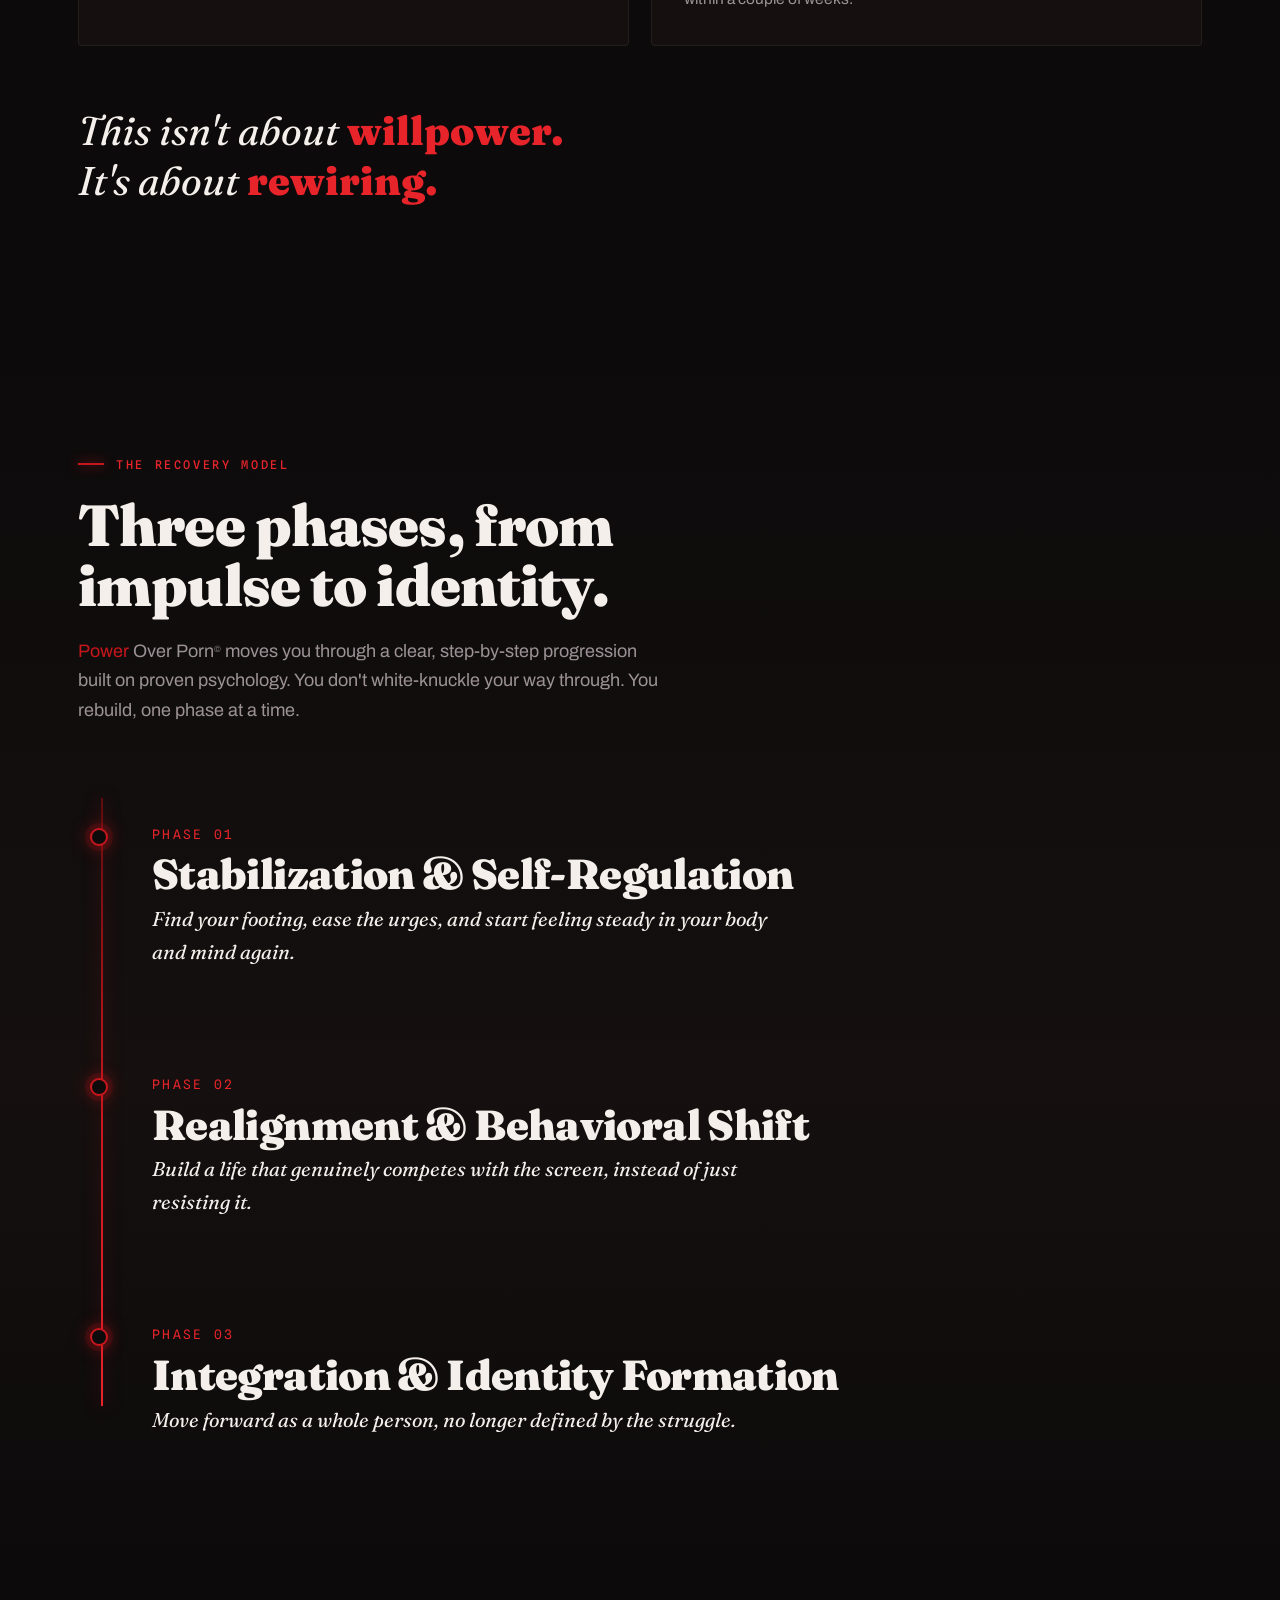
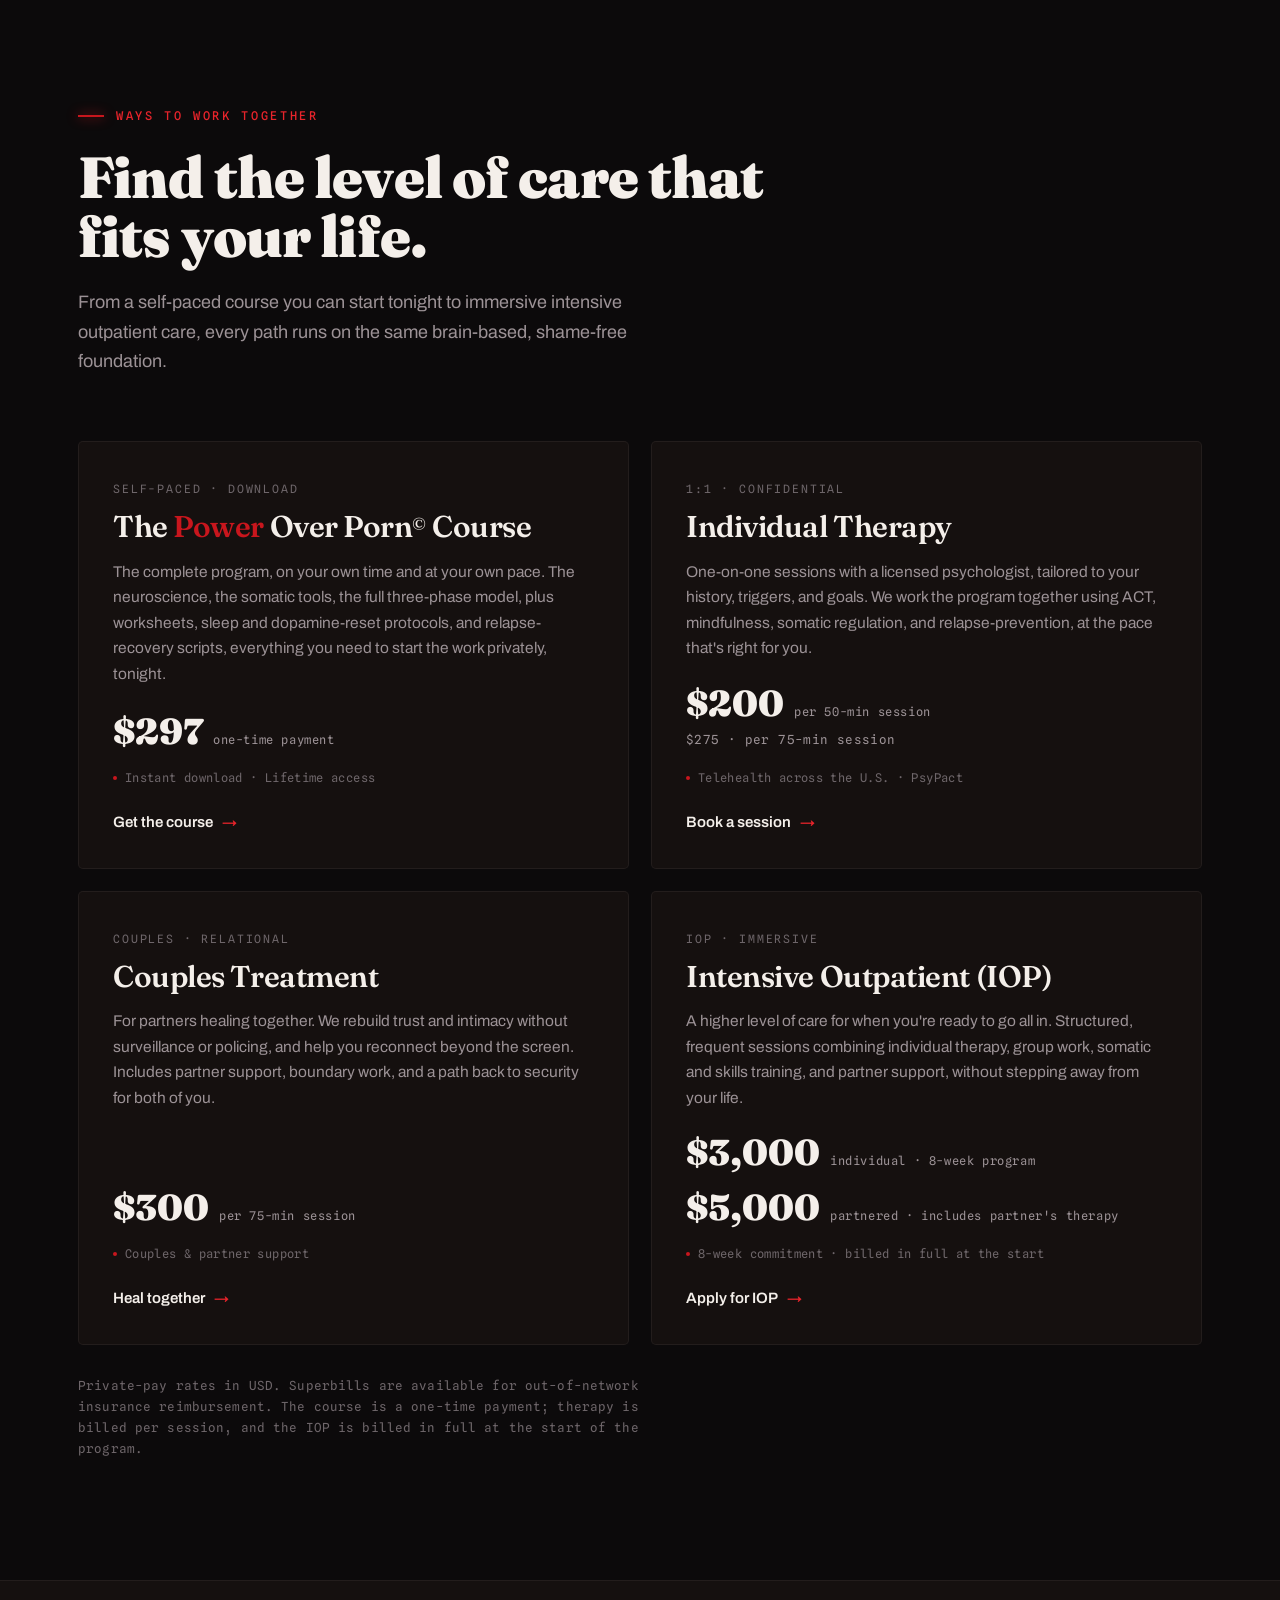
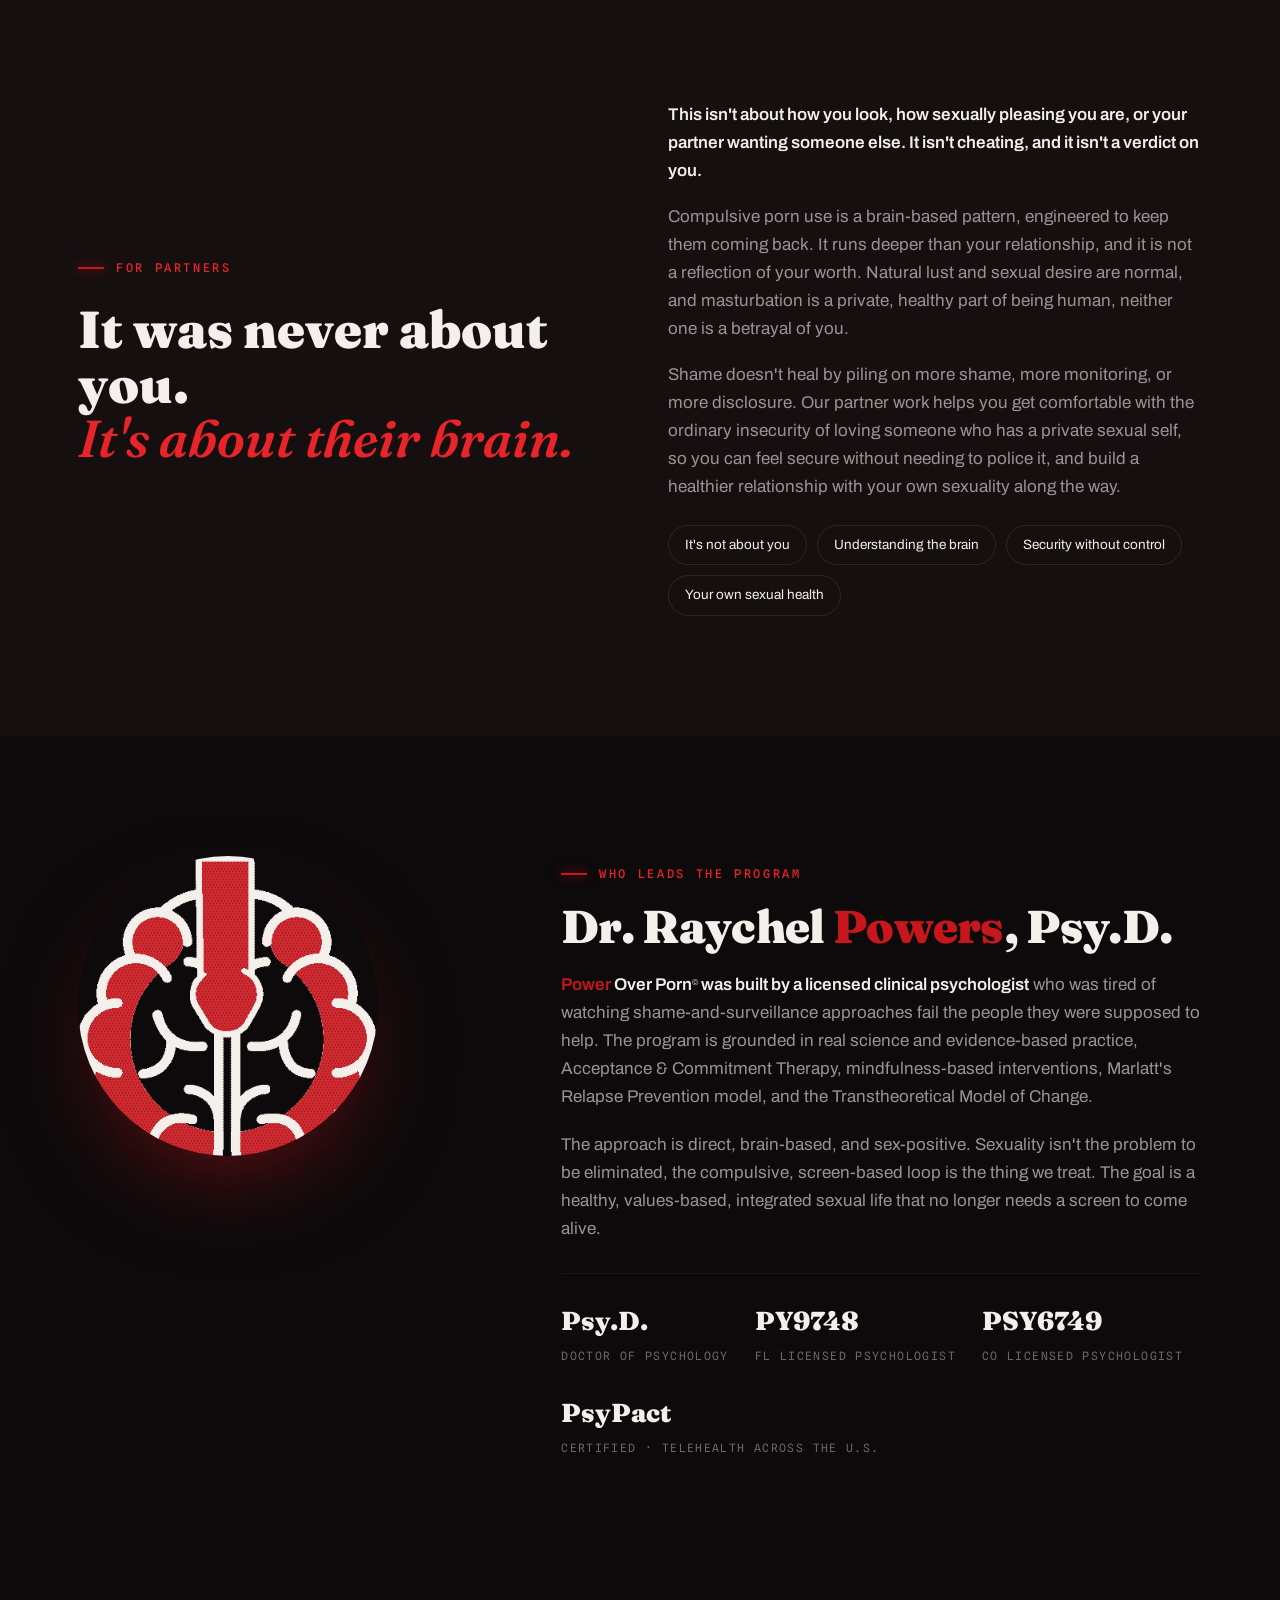
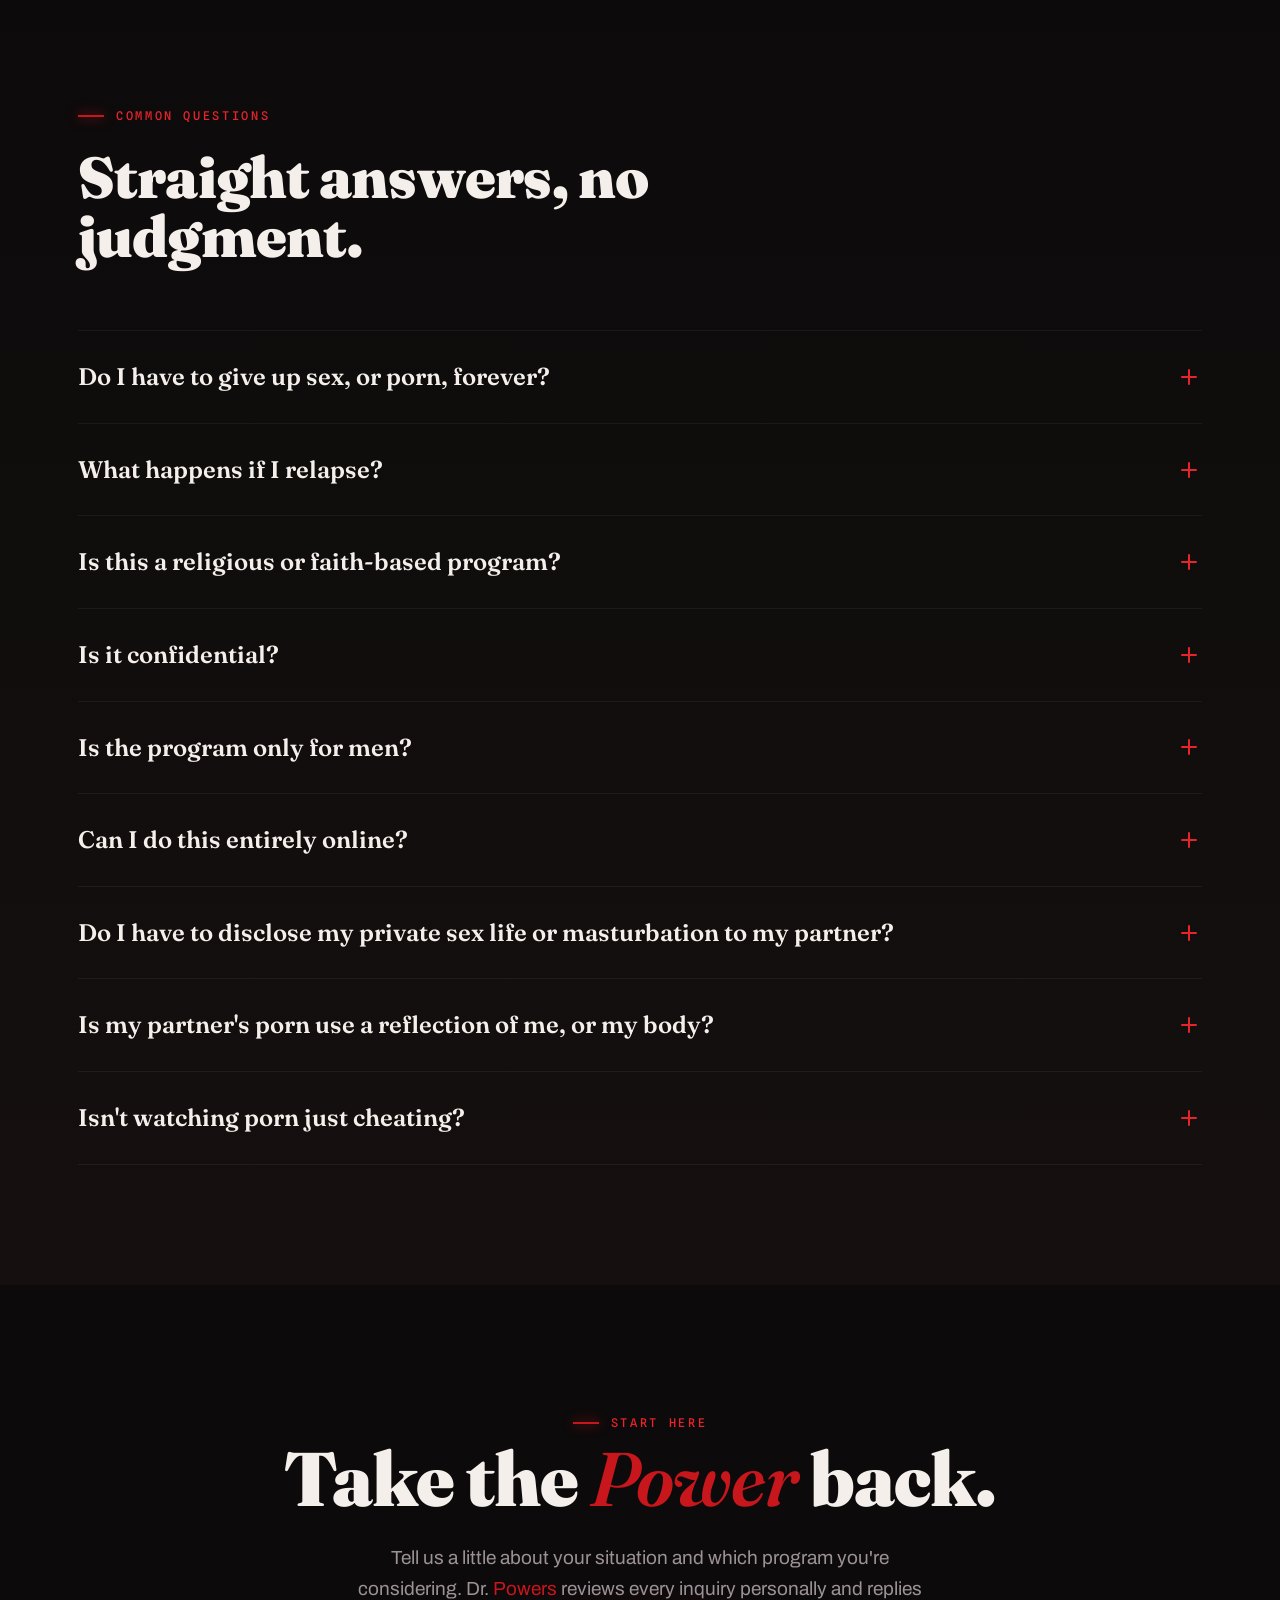
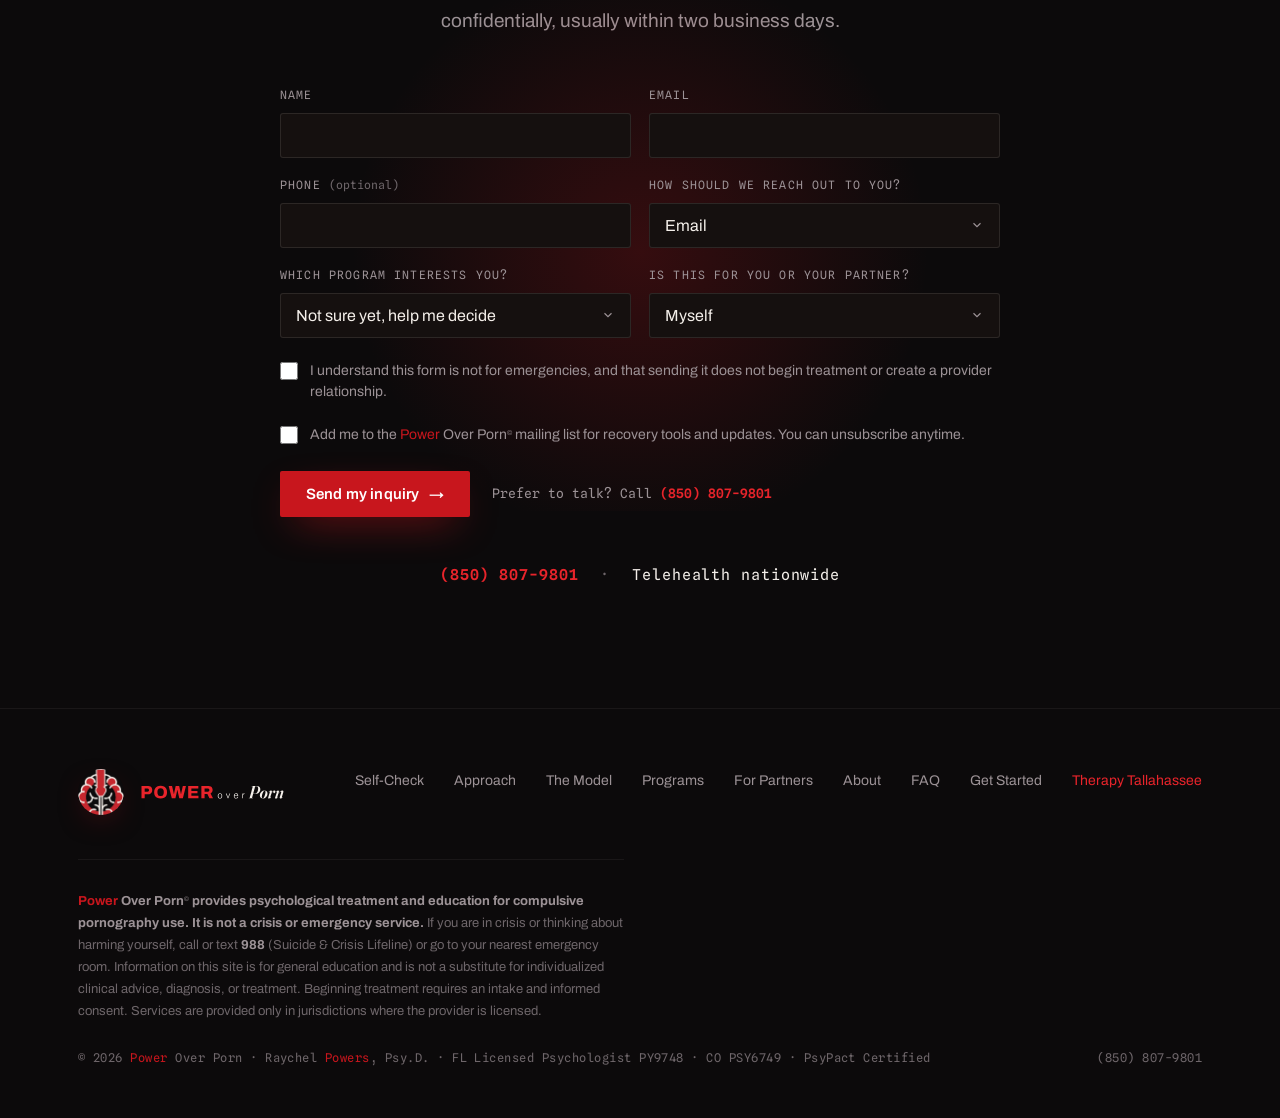
==== commit 4fe478de: "Remove the white box behind the logo (V3 hollow bone brain on black) - New brain treatment for dark " ====
--- a/index.html
+++ b/index.html
@@ -148,10 +148,10 @@
   .brand{display:flex;align-items:center;gap:14px}
   .badge{
     width:46px;height:46px;border-radius:50%;
-    background:var(--bone);
+    background:transparent;
     display:grid;place-items:center;
     flex-shrink:0;
-    box-shadow:0 0 0 1px rgba(255,255,255,.06),0 10px 30px -12px rgba(200,22,29,.5);
+    box-shadow:0 10px 30px -12px rgba(200,22,29,.5);
     overflow:hidden;
   }
   .badge img{width:100%;height:100%;object-fit:contain}
@@ -207,9 +207,9 @@
   .hero-art{position:relative;display:grid;place-items:center}
   .hero-badge{
     width:min(360px,72vw);aspect-ratio:1;border-radius:50%;
-    background:var(--bone);
+    background:transparent;
     display:grid;place-items:center;
-    box-shadow:0 0 0 1px rgba(255,255,255,.05),0 40px 110px -30px rgba(200,22,29,.6);
+    box-shadow:0 40px 110px -30px rgba(200,22,29,.6);
     position:relative;overflow:hidden;
   }
   .hero-badge::before{
@@ -327,7 +327,7 @@
   /* ---------- about ---------- */
   .about-grid{display:grid;grid-template-columns:.8fr 1.2fr;gap:56px;align-items:start}
   .about-badge{
-    aspect-ratio:1;border-radius:50%;background:var(--bone);display:grid;place-items:center;overflow:hidden;
+    aspect-ratio:1;border-radius:50%;background:transparent;display:grid;place-items:center;overflow:hidden;
     max-width:300px;box-shadow:0 40px 100px -34px rgba(200,22,29,.55);
   }
   .about-badge img{width:100%;height:100%;object-fit:contain}
@@ -450,7 +450,7 @@
 <header class="nav" id="nav">
   <div class="nav-inner">
     <a class="brand" href="#top" aria-label="Power Over Porn home">
-      <span class="badge"><img src="[data-uri]" alt="Power Over Porn logo" /></span>
+      <span class="badge"><img src="[data-uri]" alt="Power Over Porn logo" /></span>
       <img class="wordmark-img" src="/assets/wordmark/stacked-dark.svg" alt="Power Over Porn" />
     </a>
     <nav class="nav-links" id="menu">
@@ -490,7 +490,7 @@
         </div>
       </div>
       <div class="hero-art reveal">
-        <div class="hero-badge"><img src="[data-uri]" alt="Power Over Porn brain logo" /></div>
+        <div class="hero-badge"><img src="[data-uri]" alt="Power Over Porn brain logo" /></div>
       </div>
     </div>
   </div>
@@ -728,7 +728,7 @@
 <section class="section" id="about">
   <div class="wrap">
     <div class="about-grid">
-      <div class="about-badge reveal"><img src="[data-uri]" alt="Power Over Porn logo" /></div>
+      <div class="about-badge reveal"><img src="[data-uri]" alt="Power Over Porn logo" /></div>
       <div class="about-body reveal">
         <span class="eyebrow">Who leads the program</span>
         <h2 style="margin-top:20px">Dr. Raychel <span class="pwr">Powers</span>, Psy.D.</h2>
@@ -884,7 +884,7 @@
   <div class="wrap">
     <div class="foot-top">
       <div class="foot-brand">
-        <span class="badge"><img src="[data-uri]" alt="Power Over Porn logo" /></span>
+        <span class="badge"><img src="[data-uri]" alt="Power Over Porn logo" /></span>
         <img class="wordmark-img foot-wm" src="/assets/wordmark/wordmark-dark.svg" alt="Power Over Porn" />
       </div>
       <nav class="foot-links">
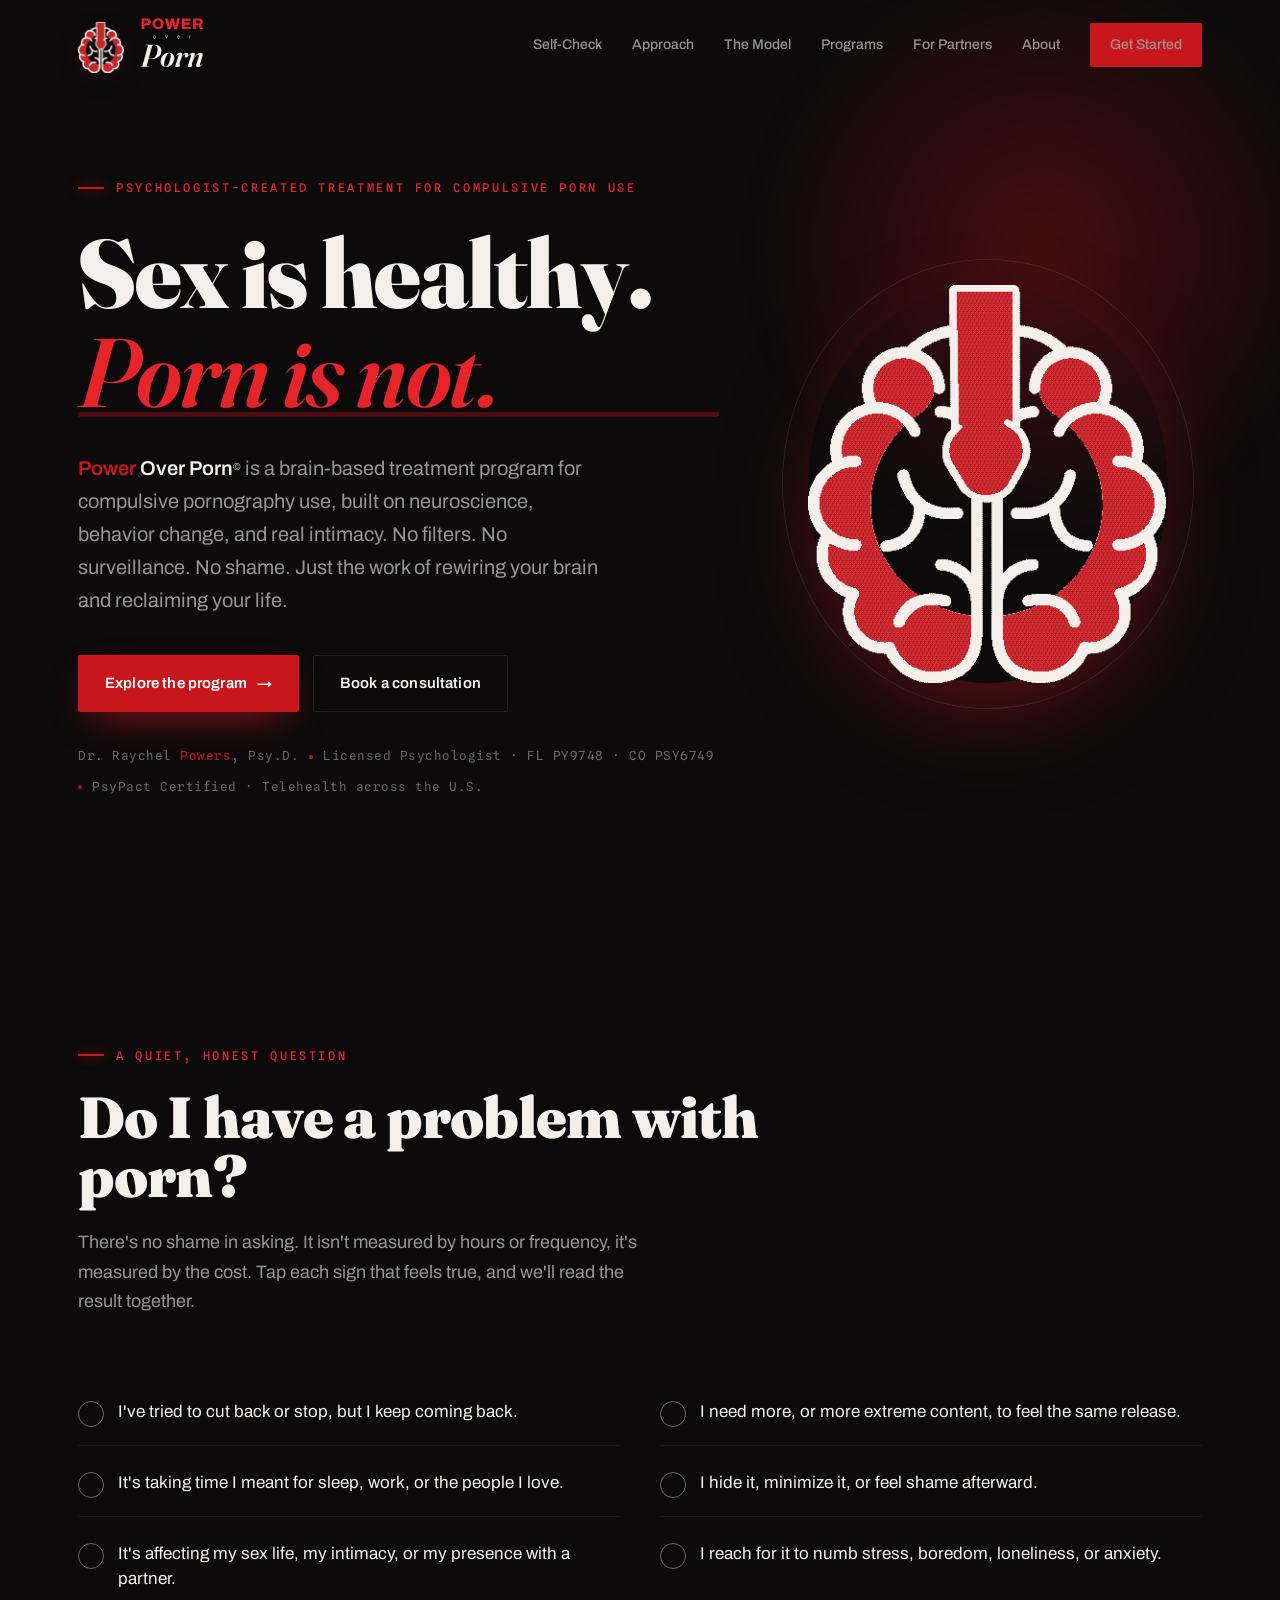
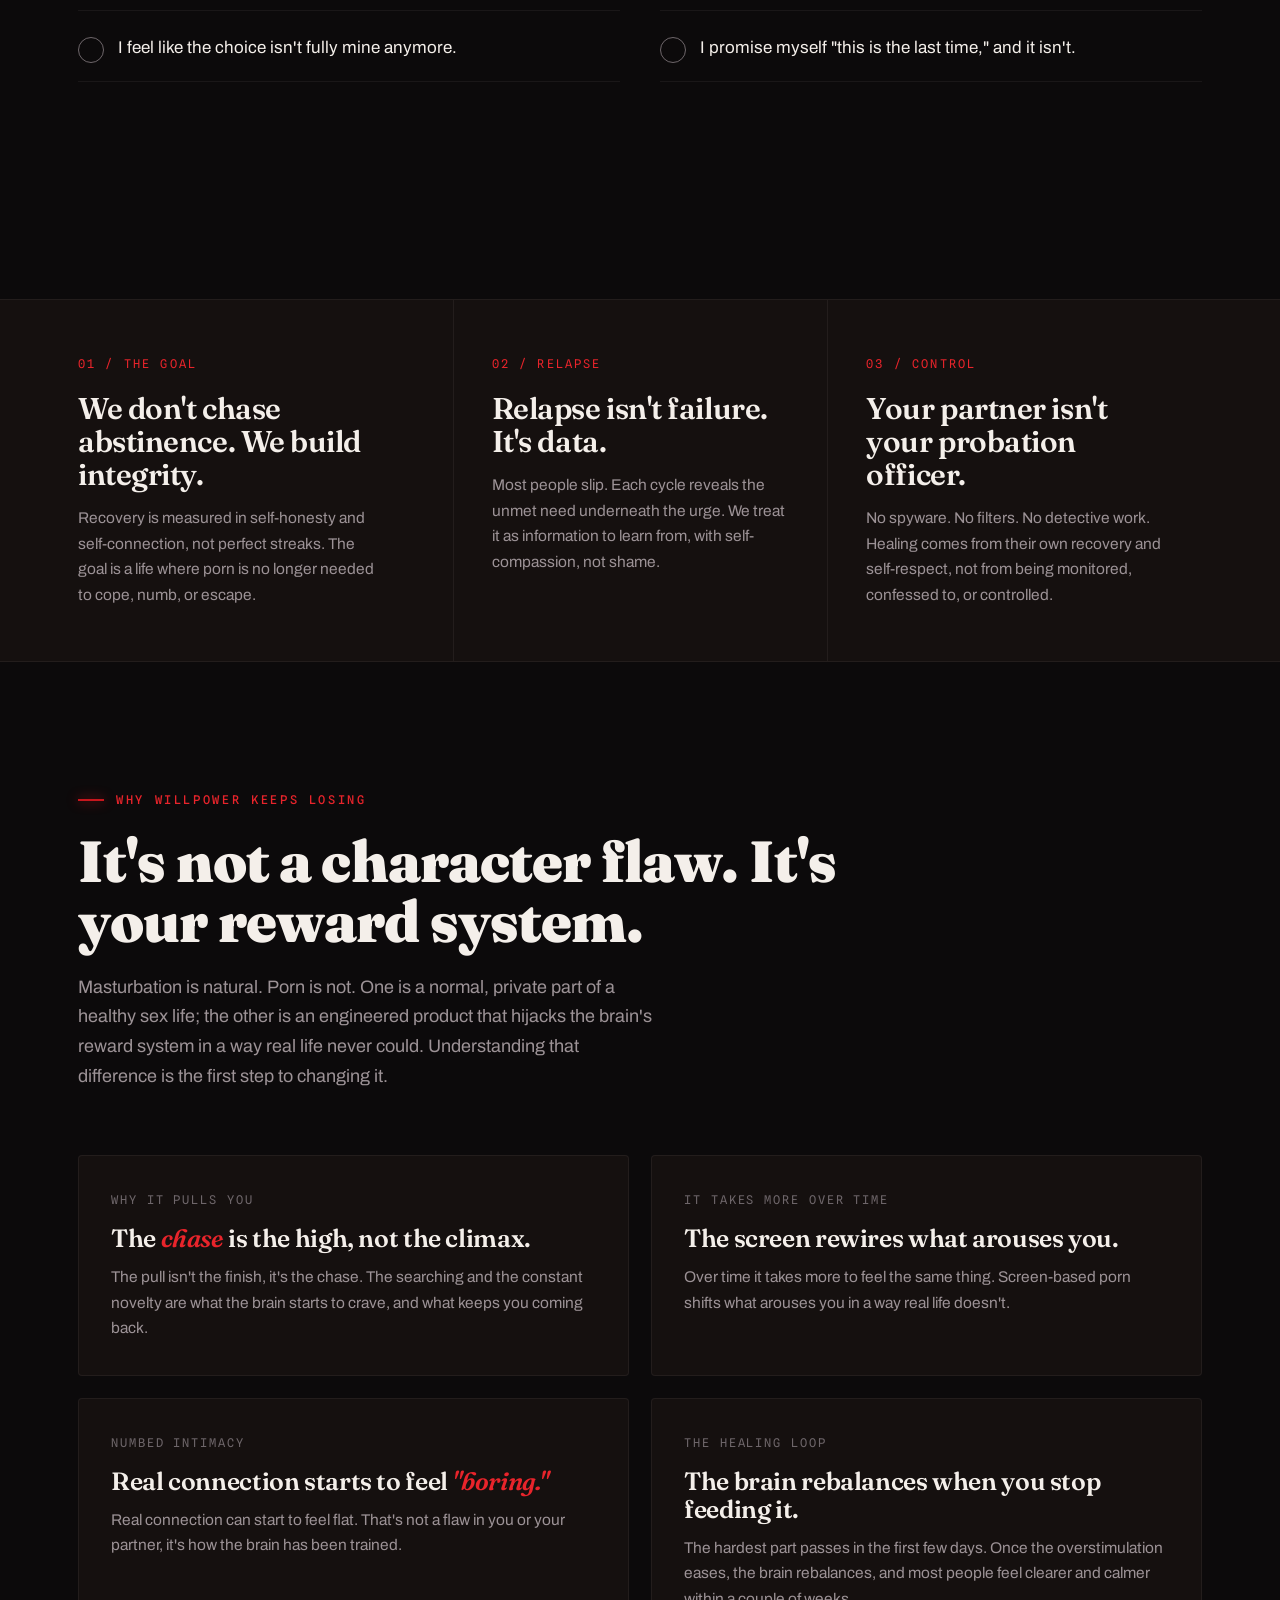
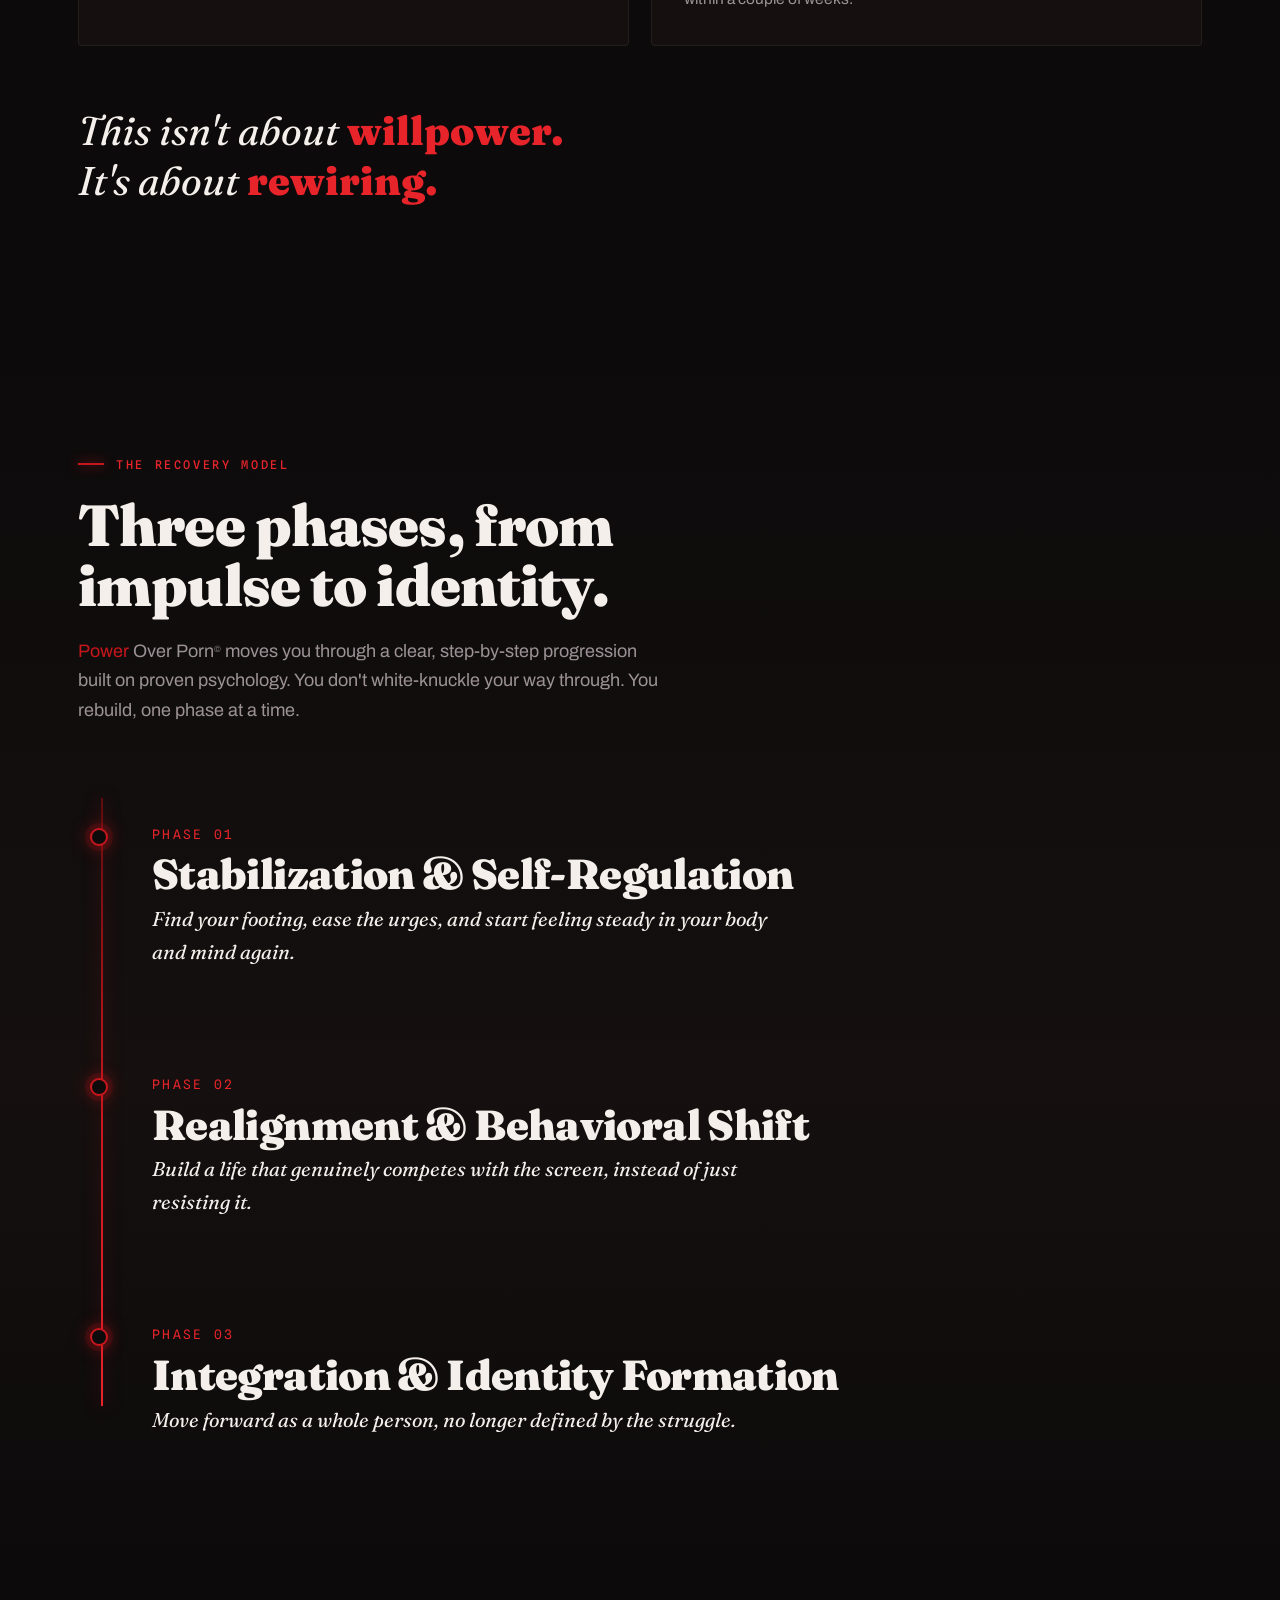
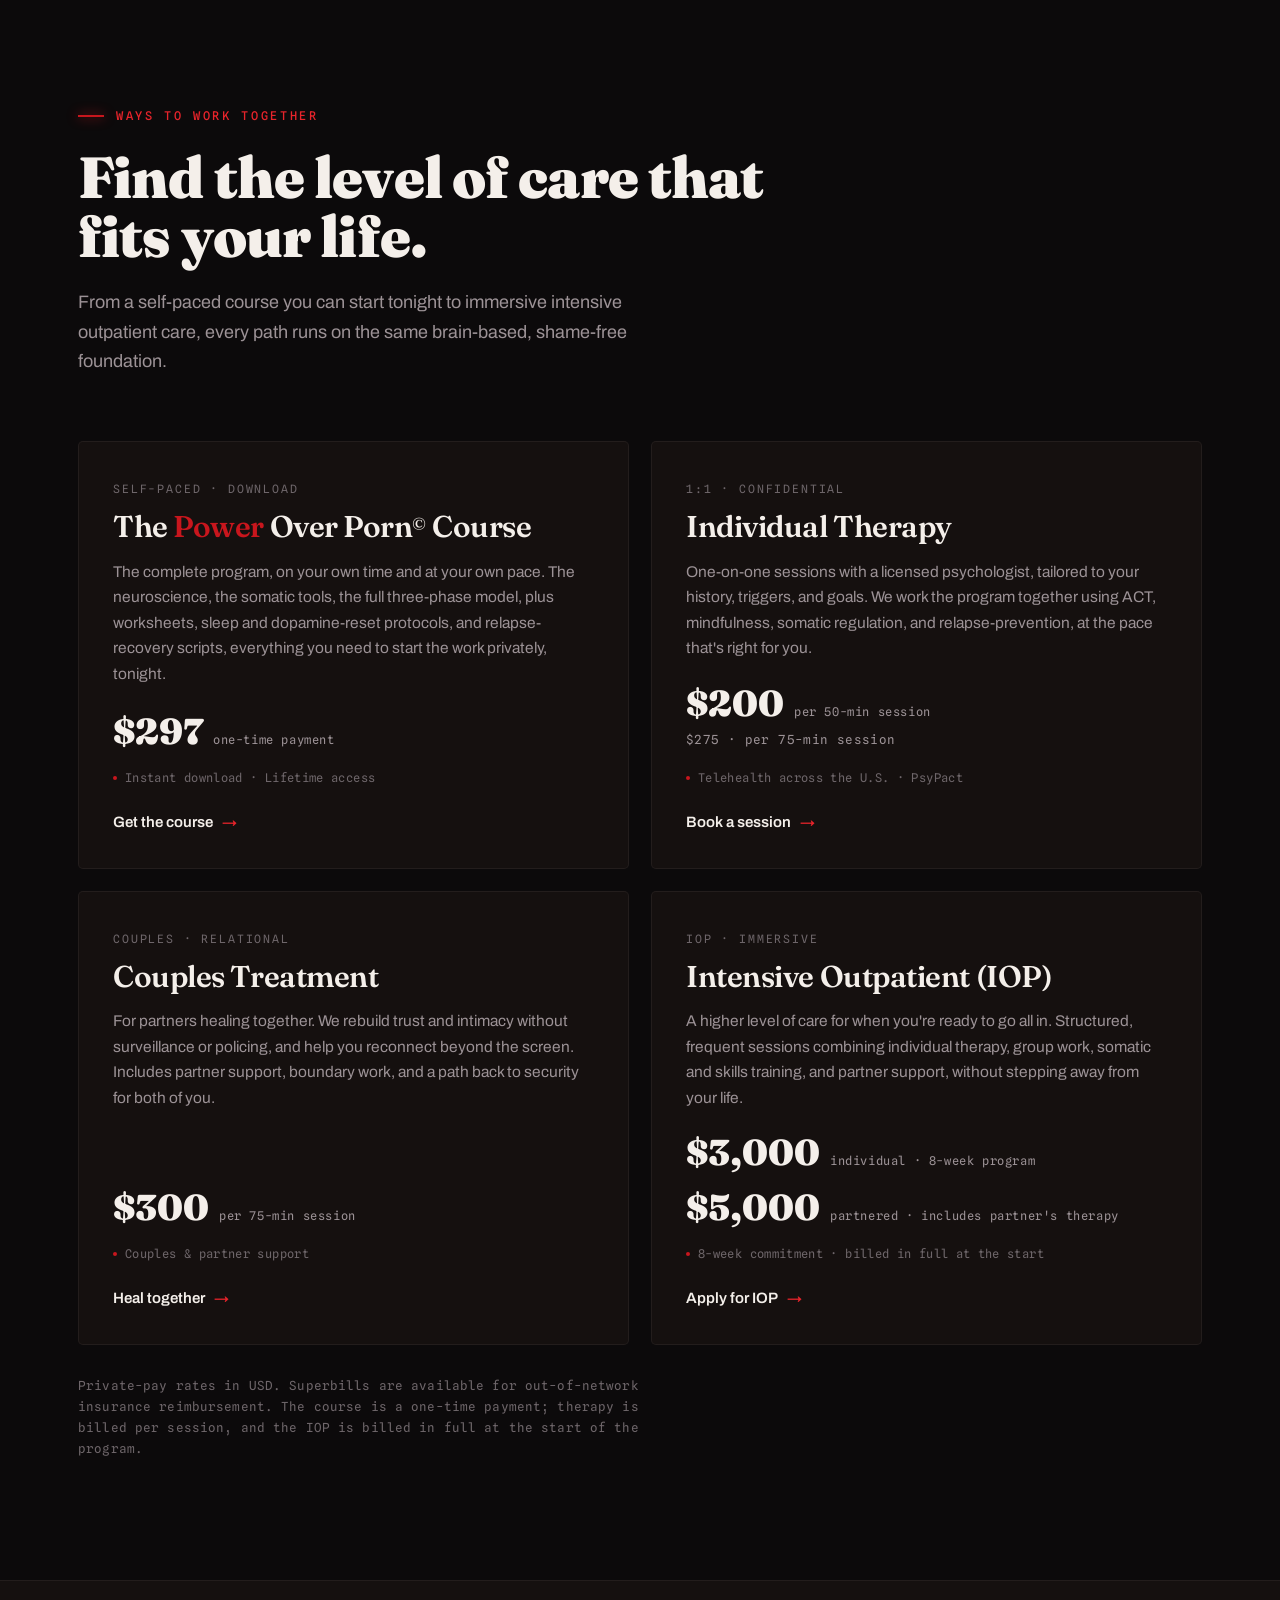
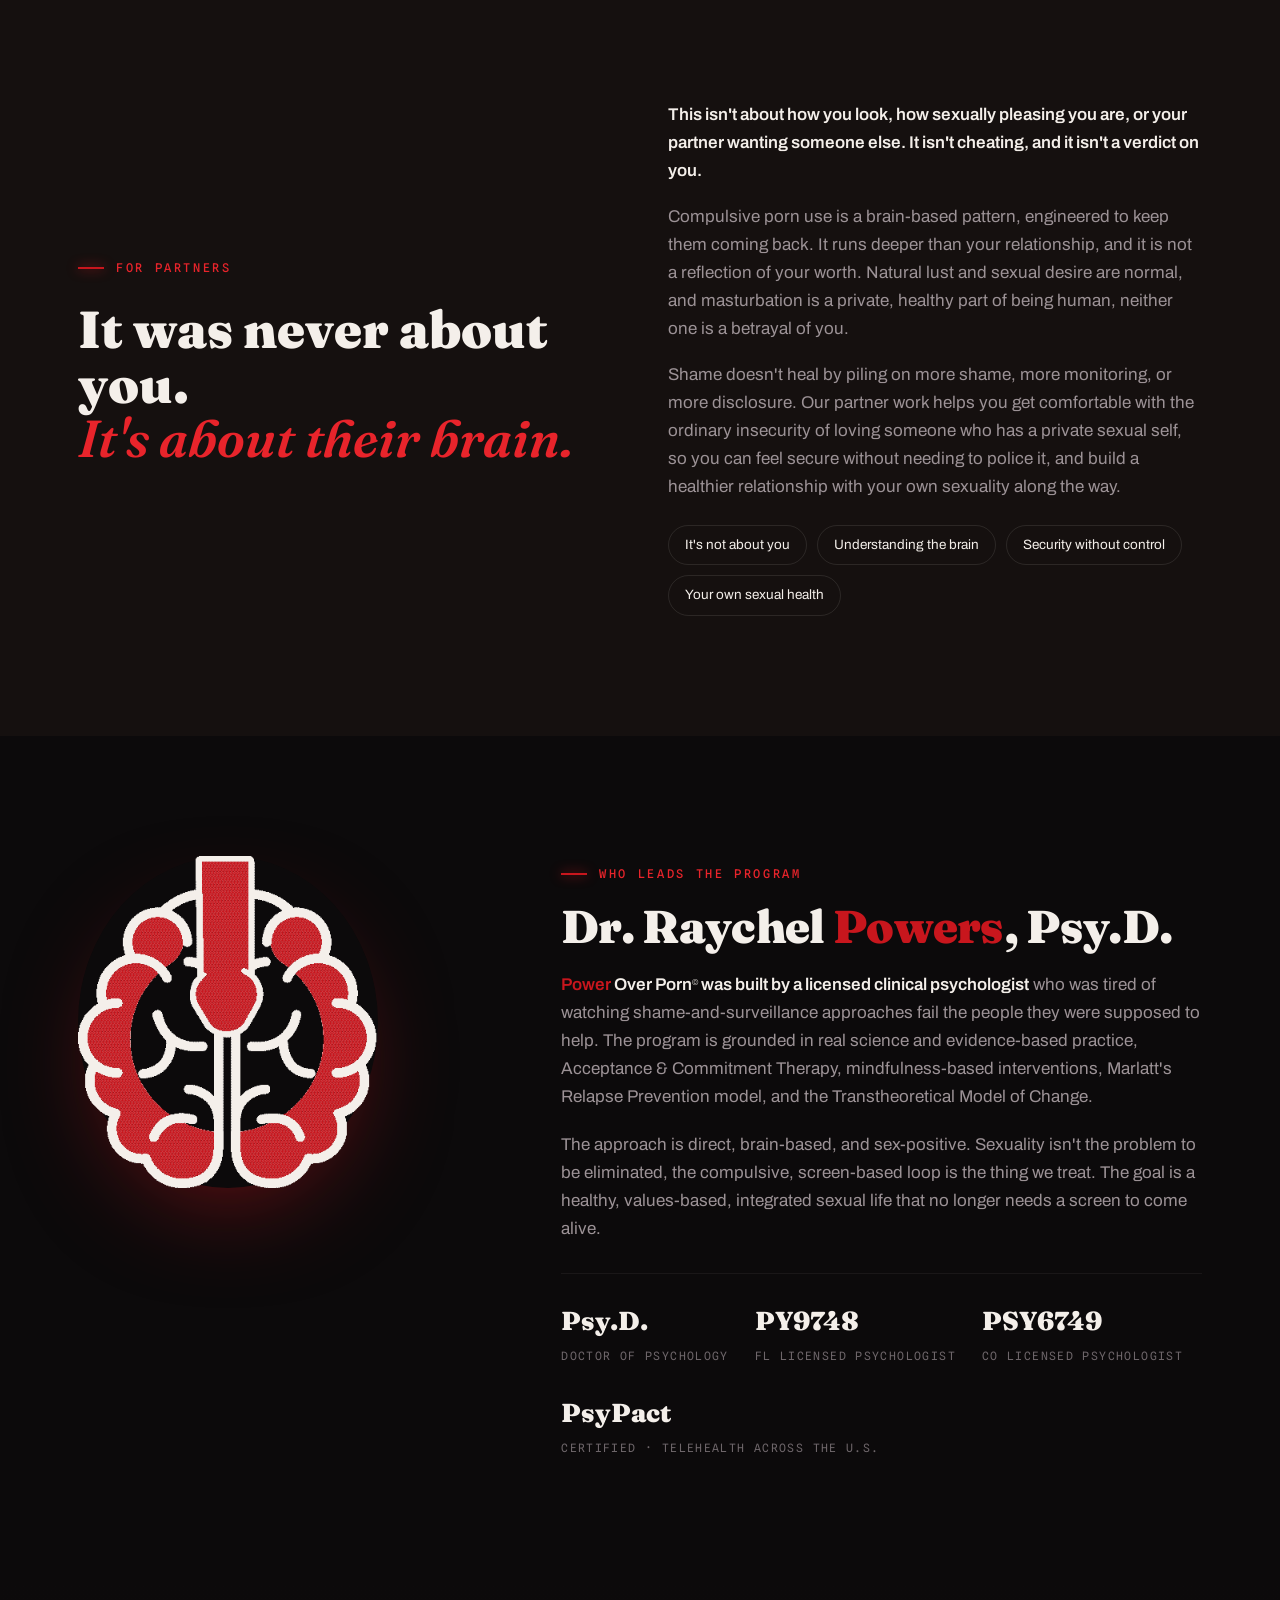
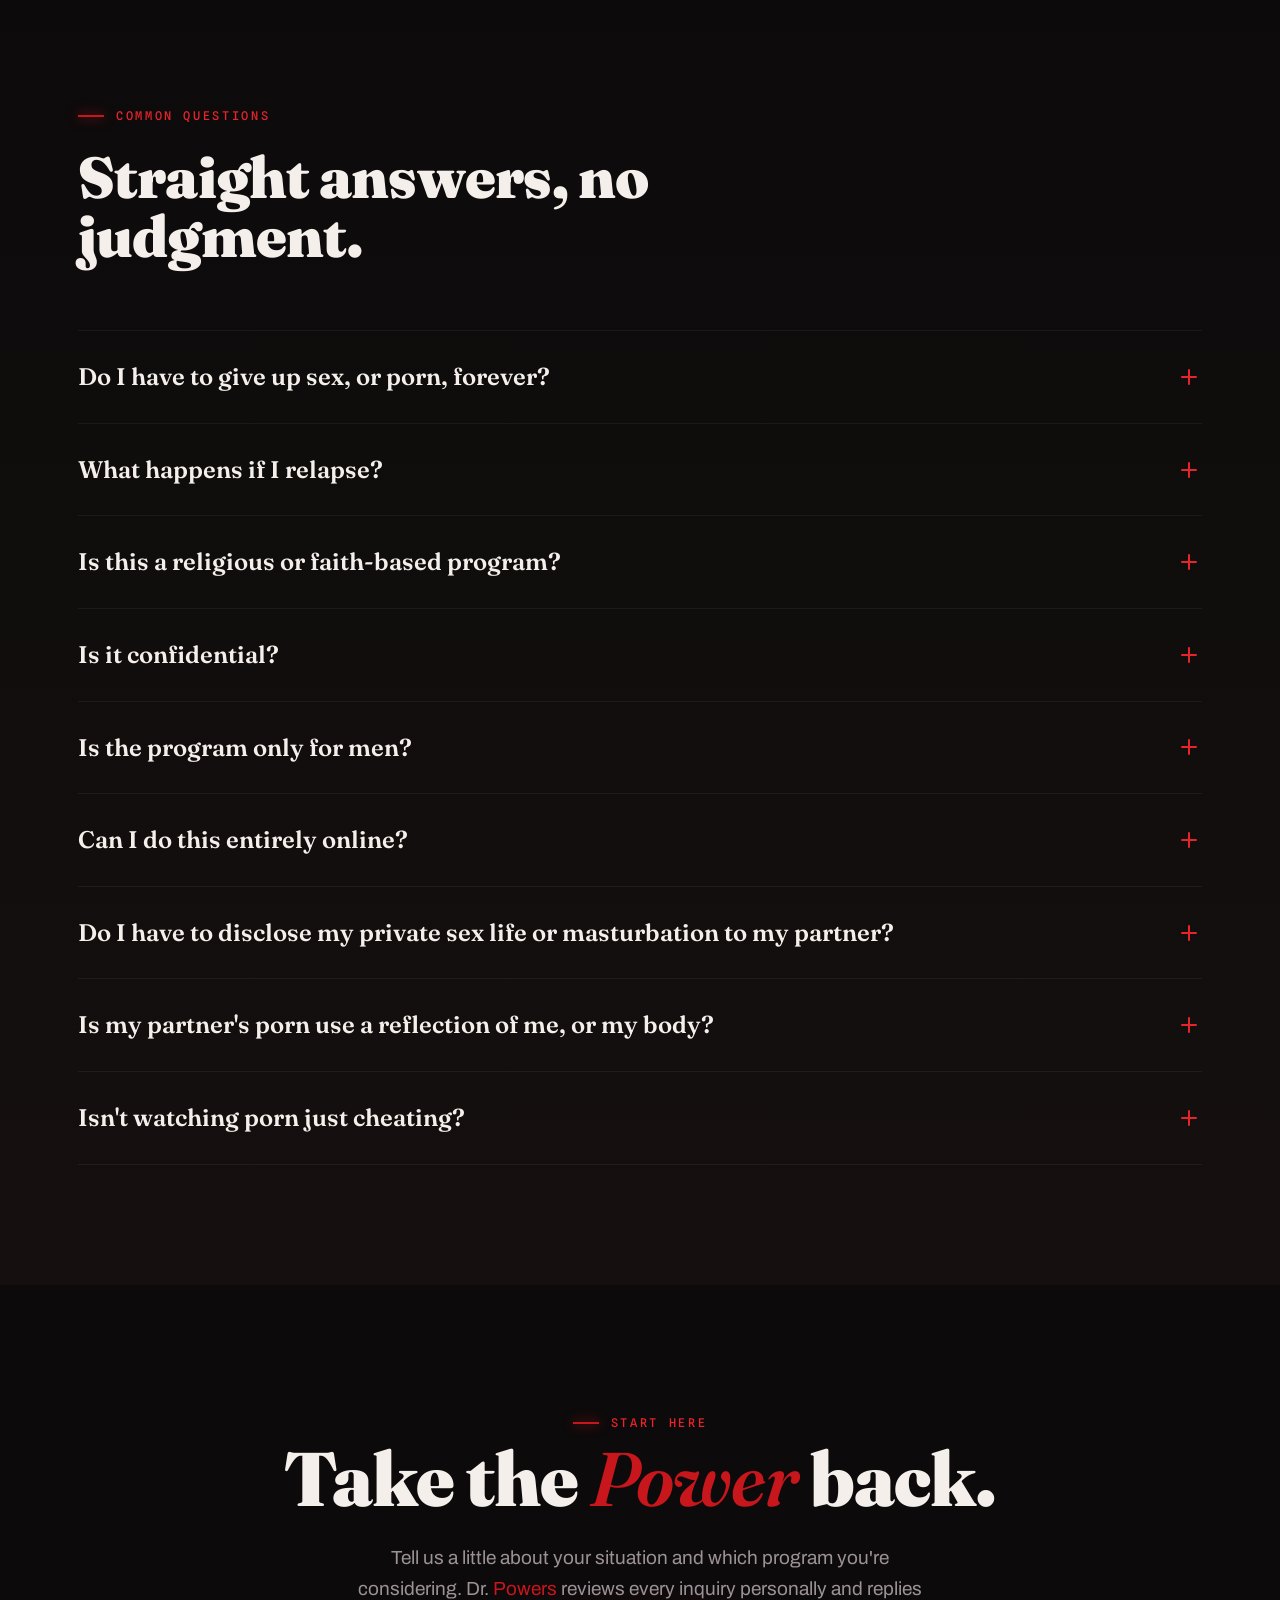
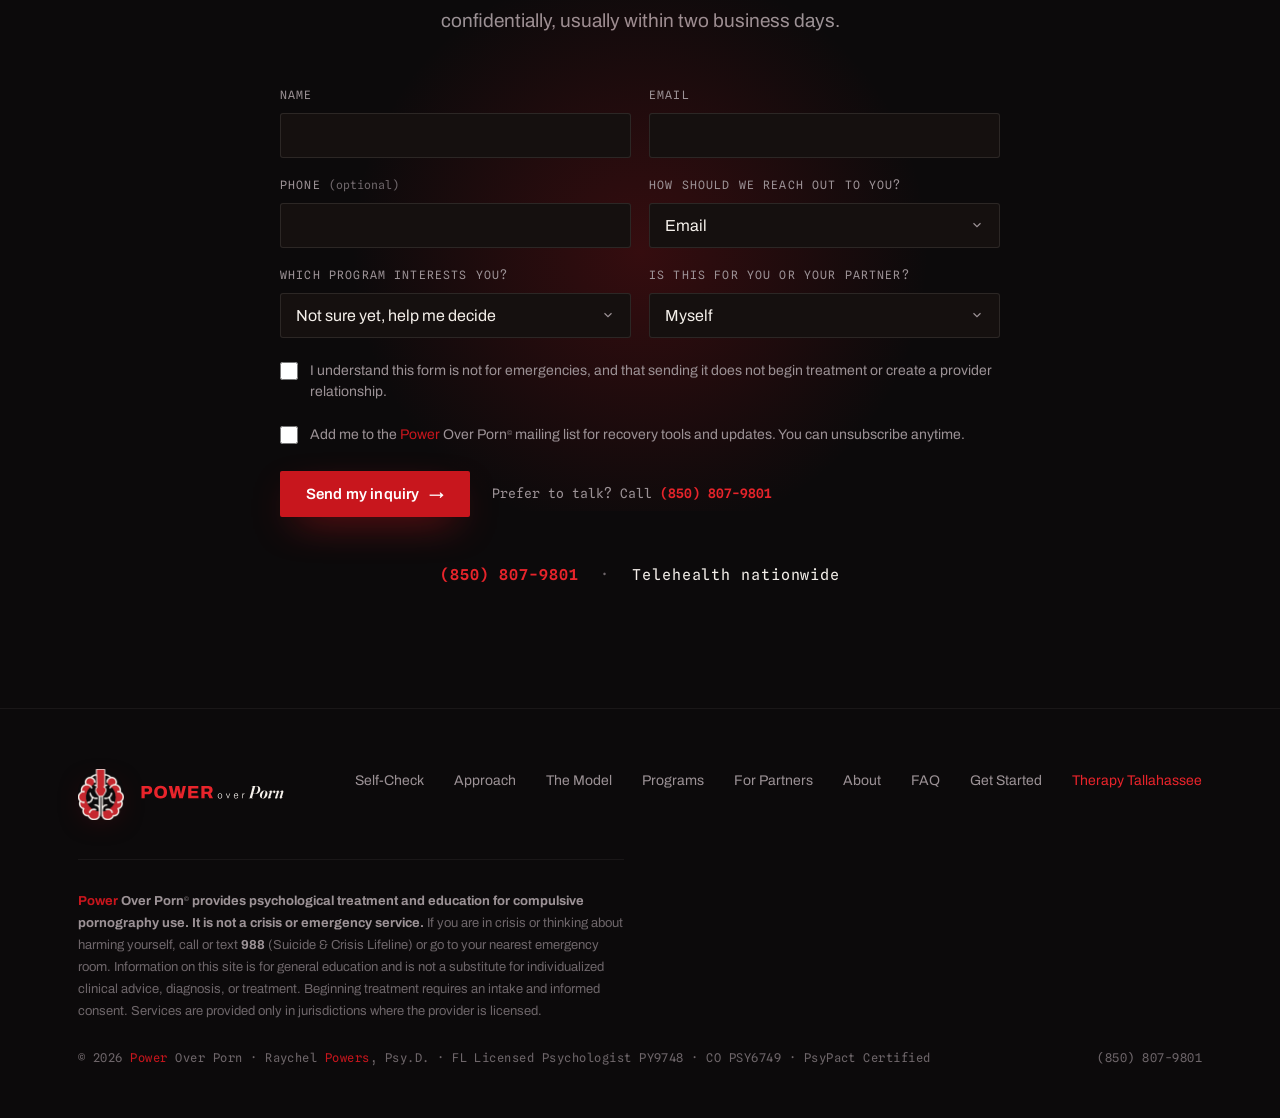
==== commit ebc1507c: "Stop the circular clip cutting off the brain logo Badges kept border-radius:50% + overflow:hidden fr" ====
--- a/index.html
+++ b/index.html
@@ -152,7 +152,6 @@
     display:grid;place-items:center;
     flex-shrink:0;
     box-shadow:0 10px 30px -12px rgba(200,22,29,.5);
-    overflow:hidden;
   }
   .badge img{width:100%;height:100%;object-fit:contain}
   .wordmark{font-family:var(--sans);font-weight:800;font-size:15px;letter-spacing:.14em;text-transform:uppercase;line-height:1.05;color:var(--bone)}.brand .wm-a,.brand .wm-o,.brand .wm-b{display:block}.brand .wm-o{margin-top:.14em}.brand .wm-b{margin-top:.03em;line-height:.85}.wordmark-img{height:58px;width:auto;display:block}.foot-wm{height:26px}.wm-b{font-family:var(--serif);font-style:italic;font-weight:600;text-transform:none;letter-spacing:0;color:var(--signal-bright);font-size:1.5em;line-height:0.9}.wm-o{font-weight:300;text-transform:none;letter-spacing:.16em;font-size:.92em}
@@ -210,7 +209,7 @@
     background:transparent;
     display:grid;place-items:center;
     box-shadow:0 40px 110px -30px rgba(200,22,29,.6);
-    position:relative;overflow:hidden;
+    position:relative;
   }
   .hero-badge::before{
     content:"";position:absolute;inset:-26px;border-radius:50%;
@@ -327,7 +326,7 @@
   /* ---------- about ---------- */
   .about-grid{display:grid;grid-template-columns:.8fr 1.2fr;gap:56px;align-items:start}
   .about-badge{
-    aspect-ratio:1;border-radius:50%;background:transparent;display:grid;place-items:center;overflow:hidden;
+    aspect-ratio:1;border-radius:50%;background:transparent;display:grid;place-items:center;
     max-width:300px;box-shadow:0 40px 100px -34px rgba(200,22,29,.55);
   }
   .about-badge img{width:100%;height:100%;object-fit:contain}
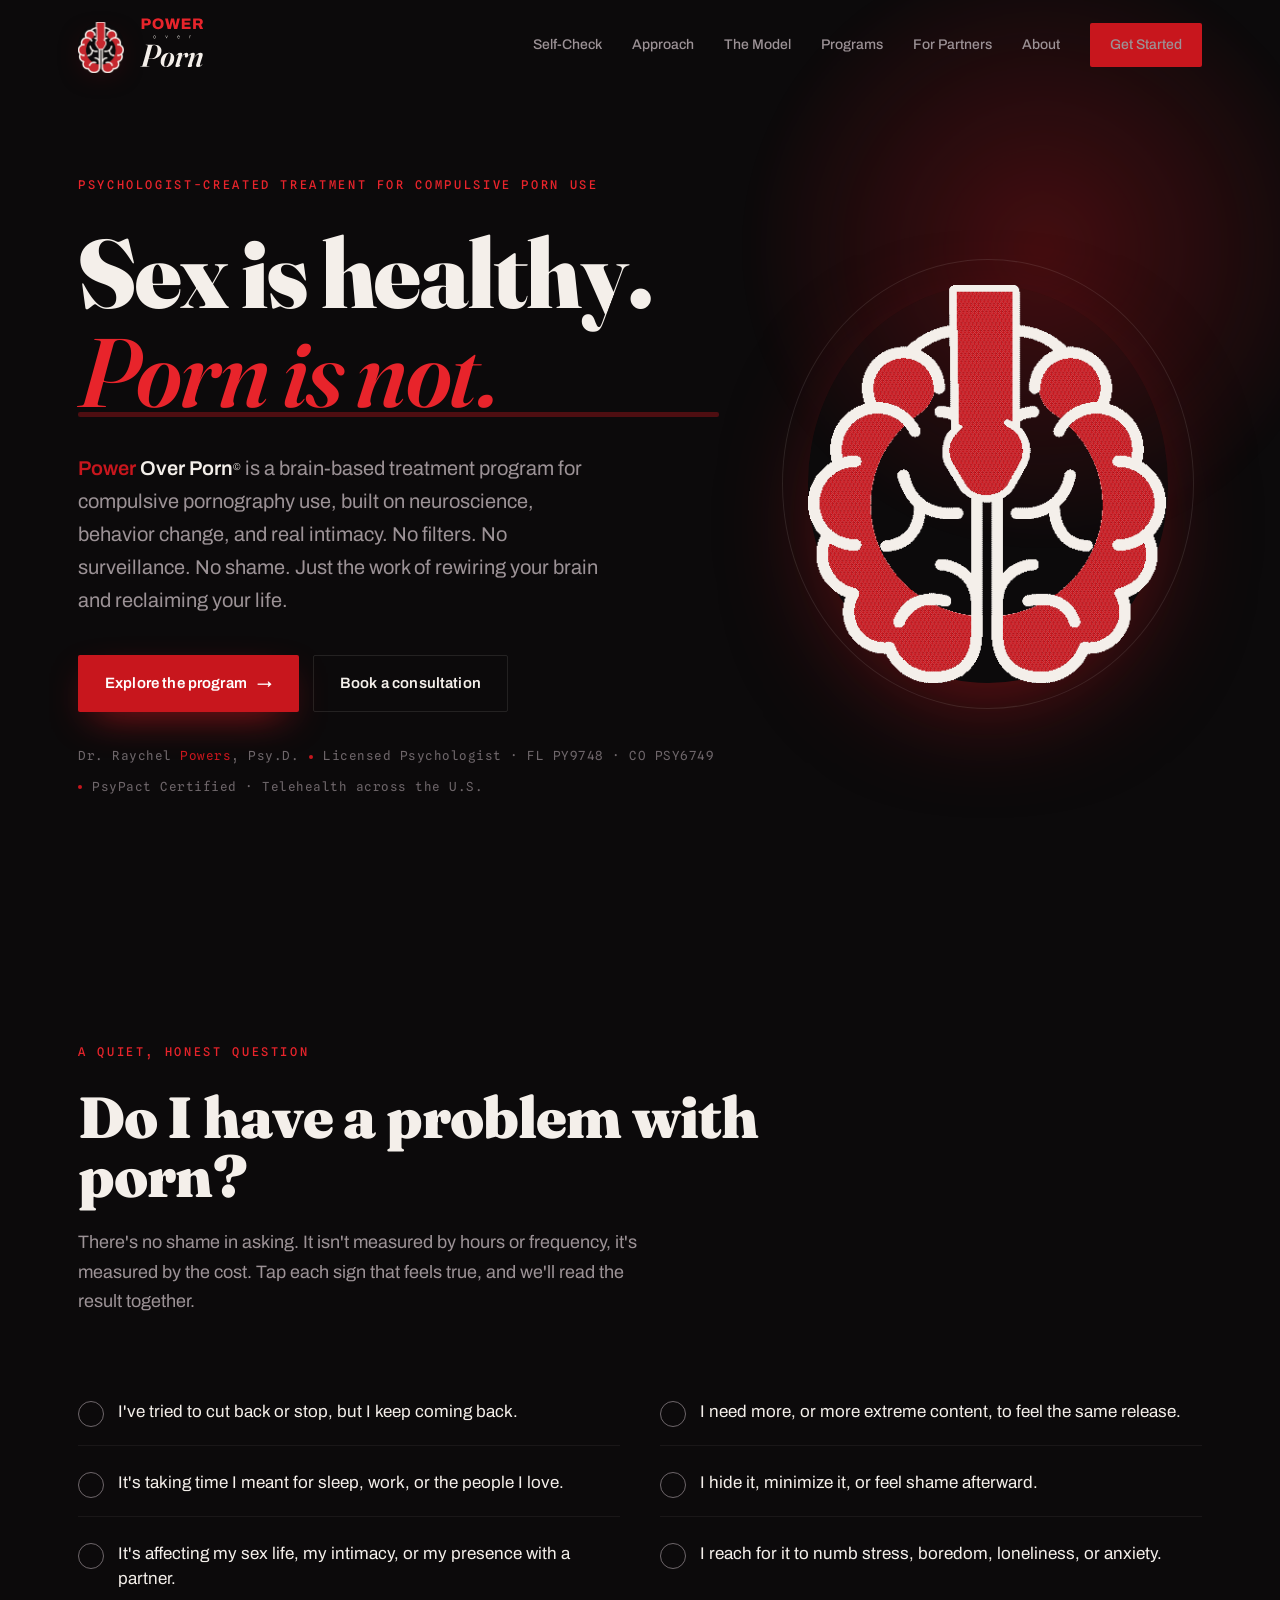
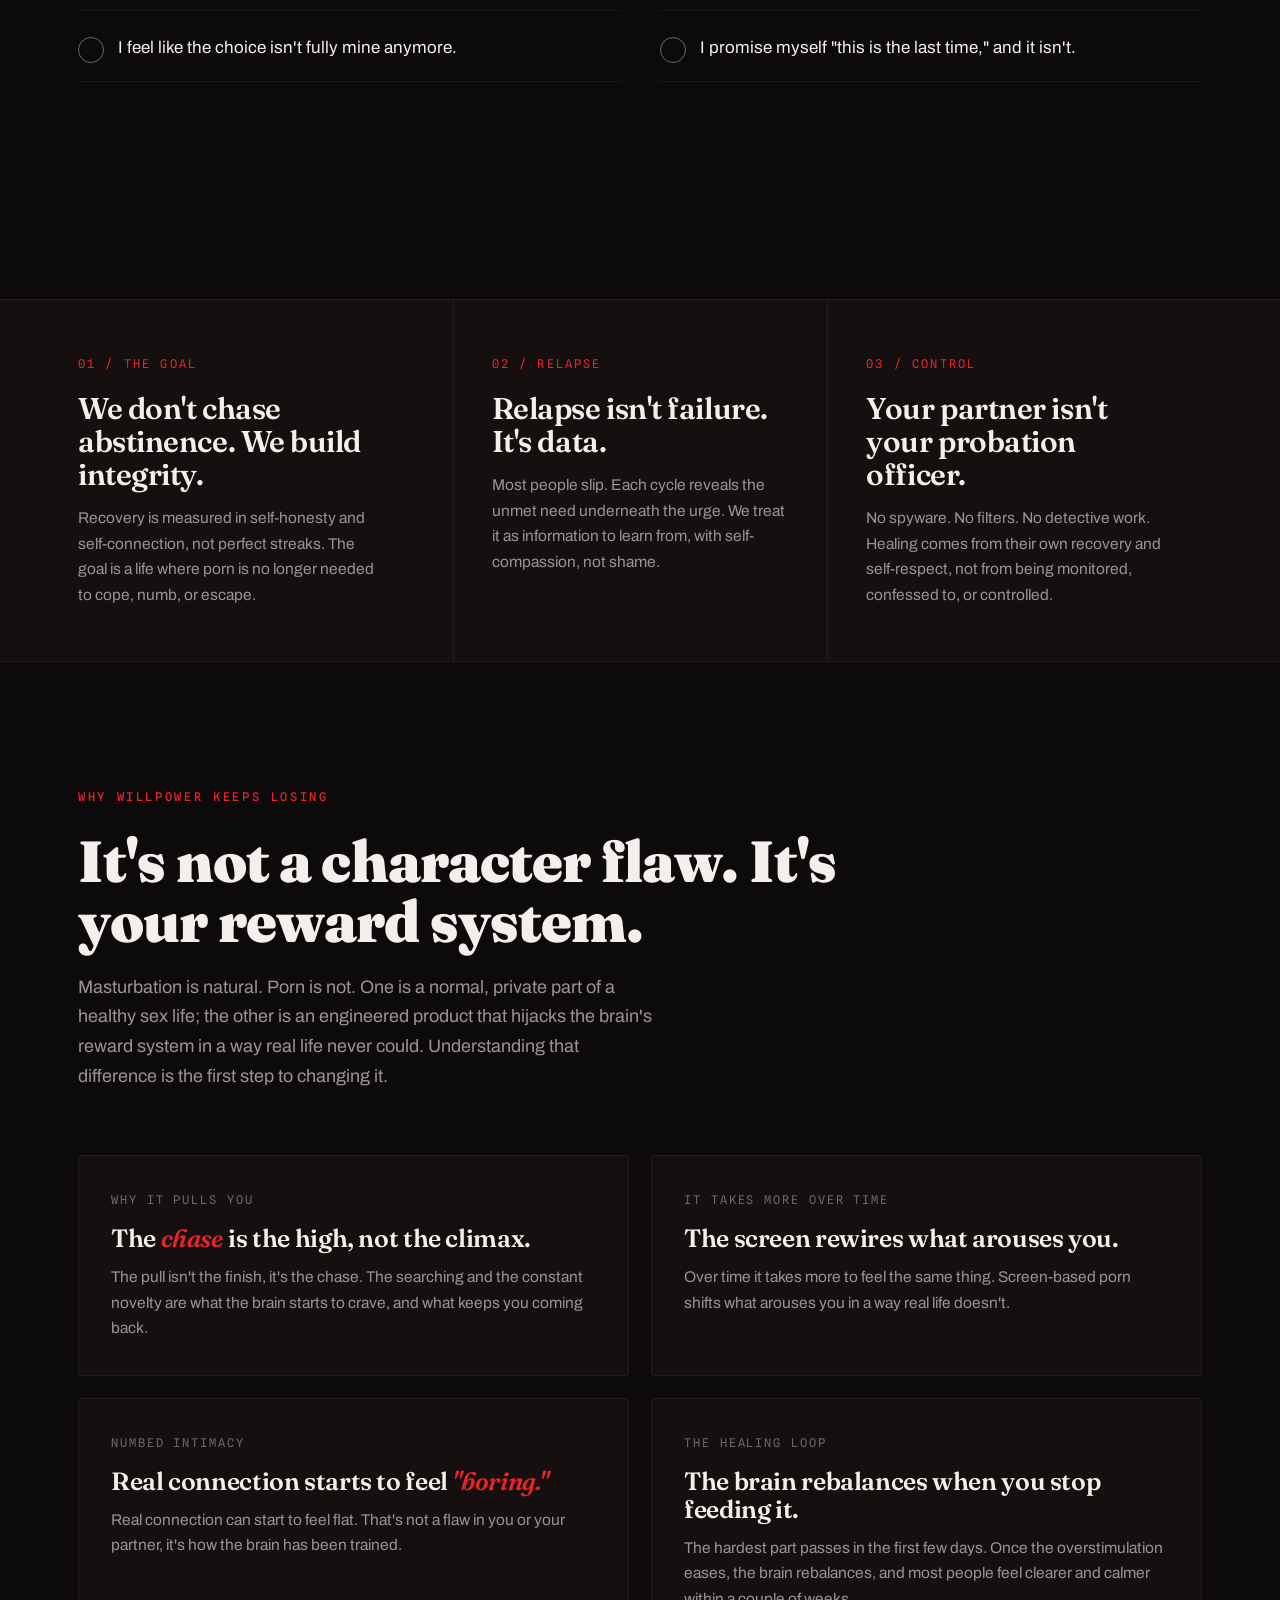
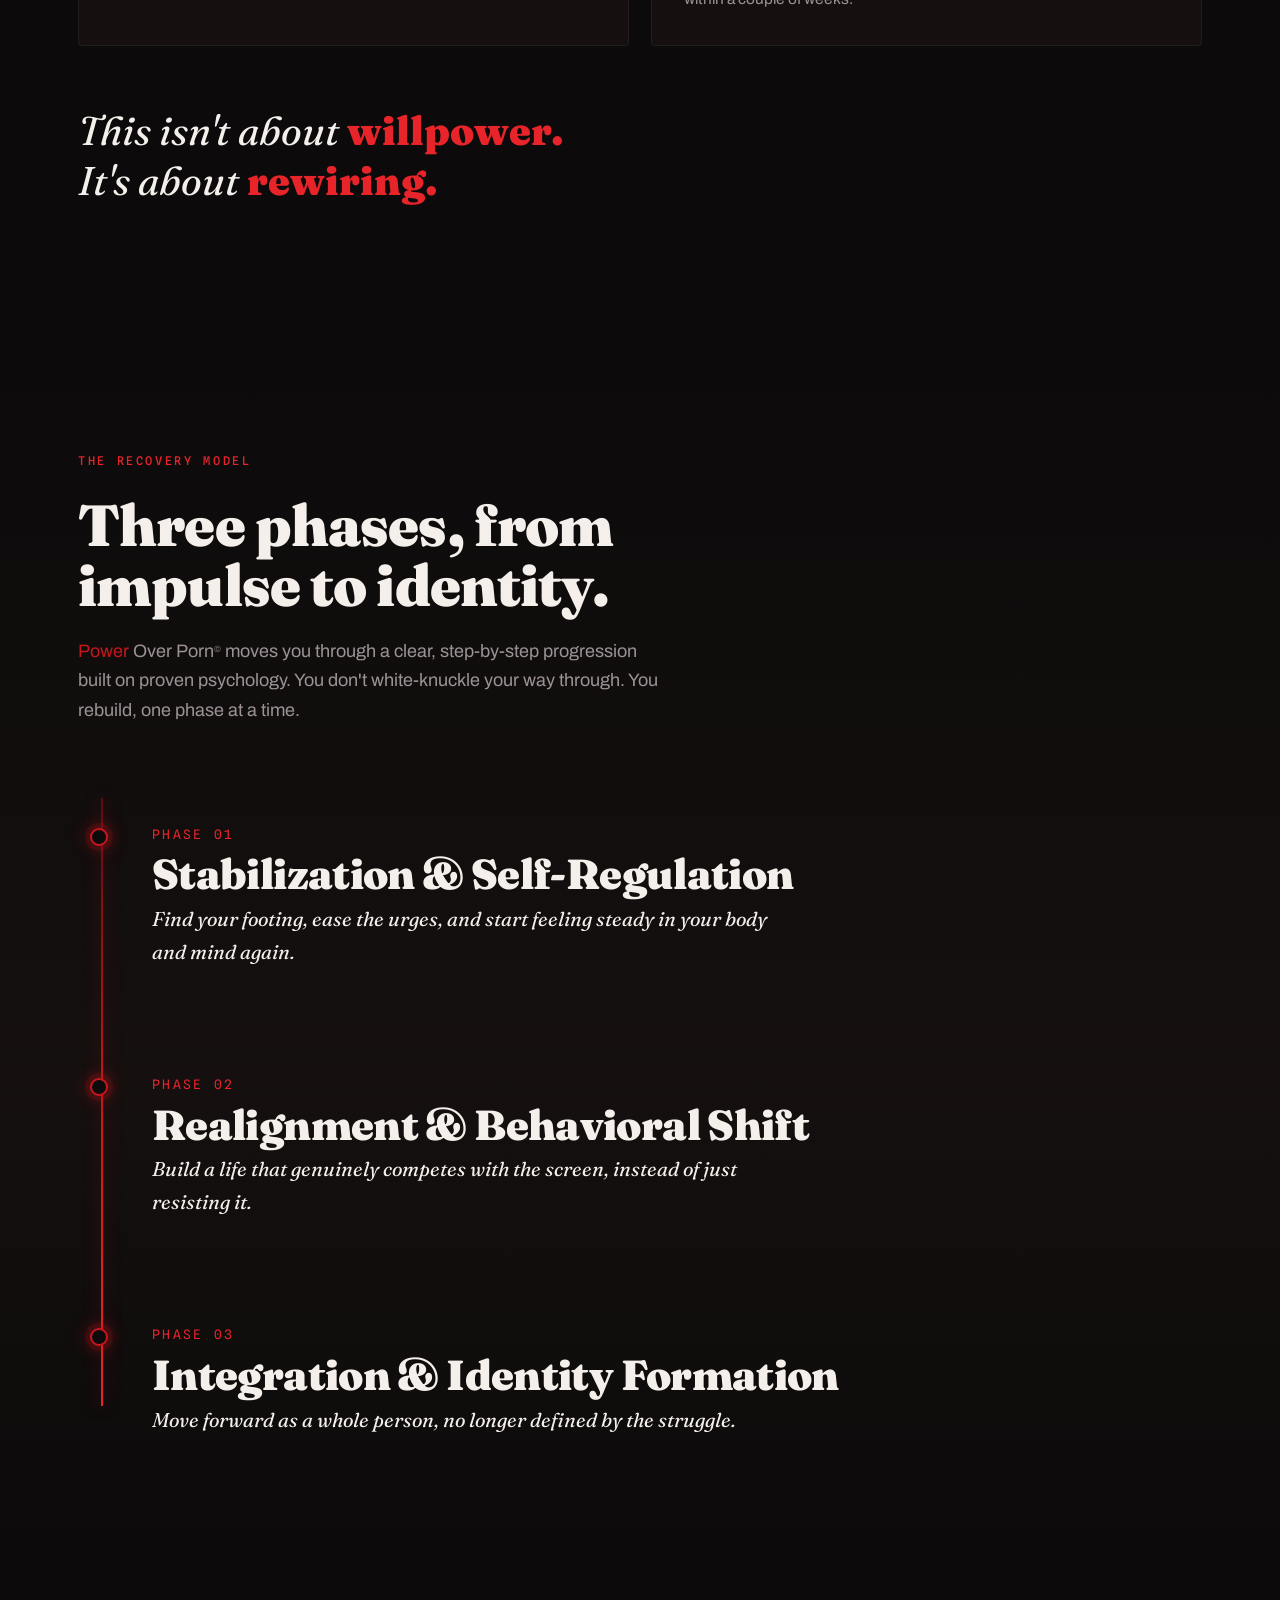
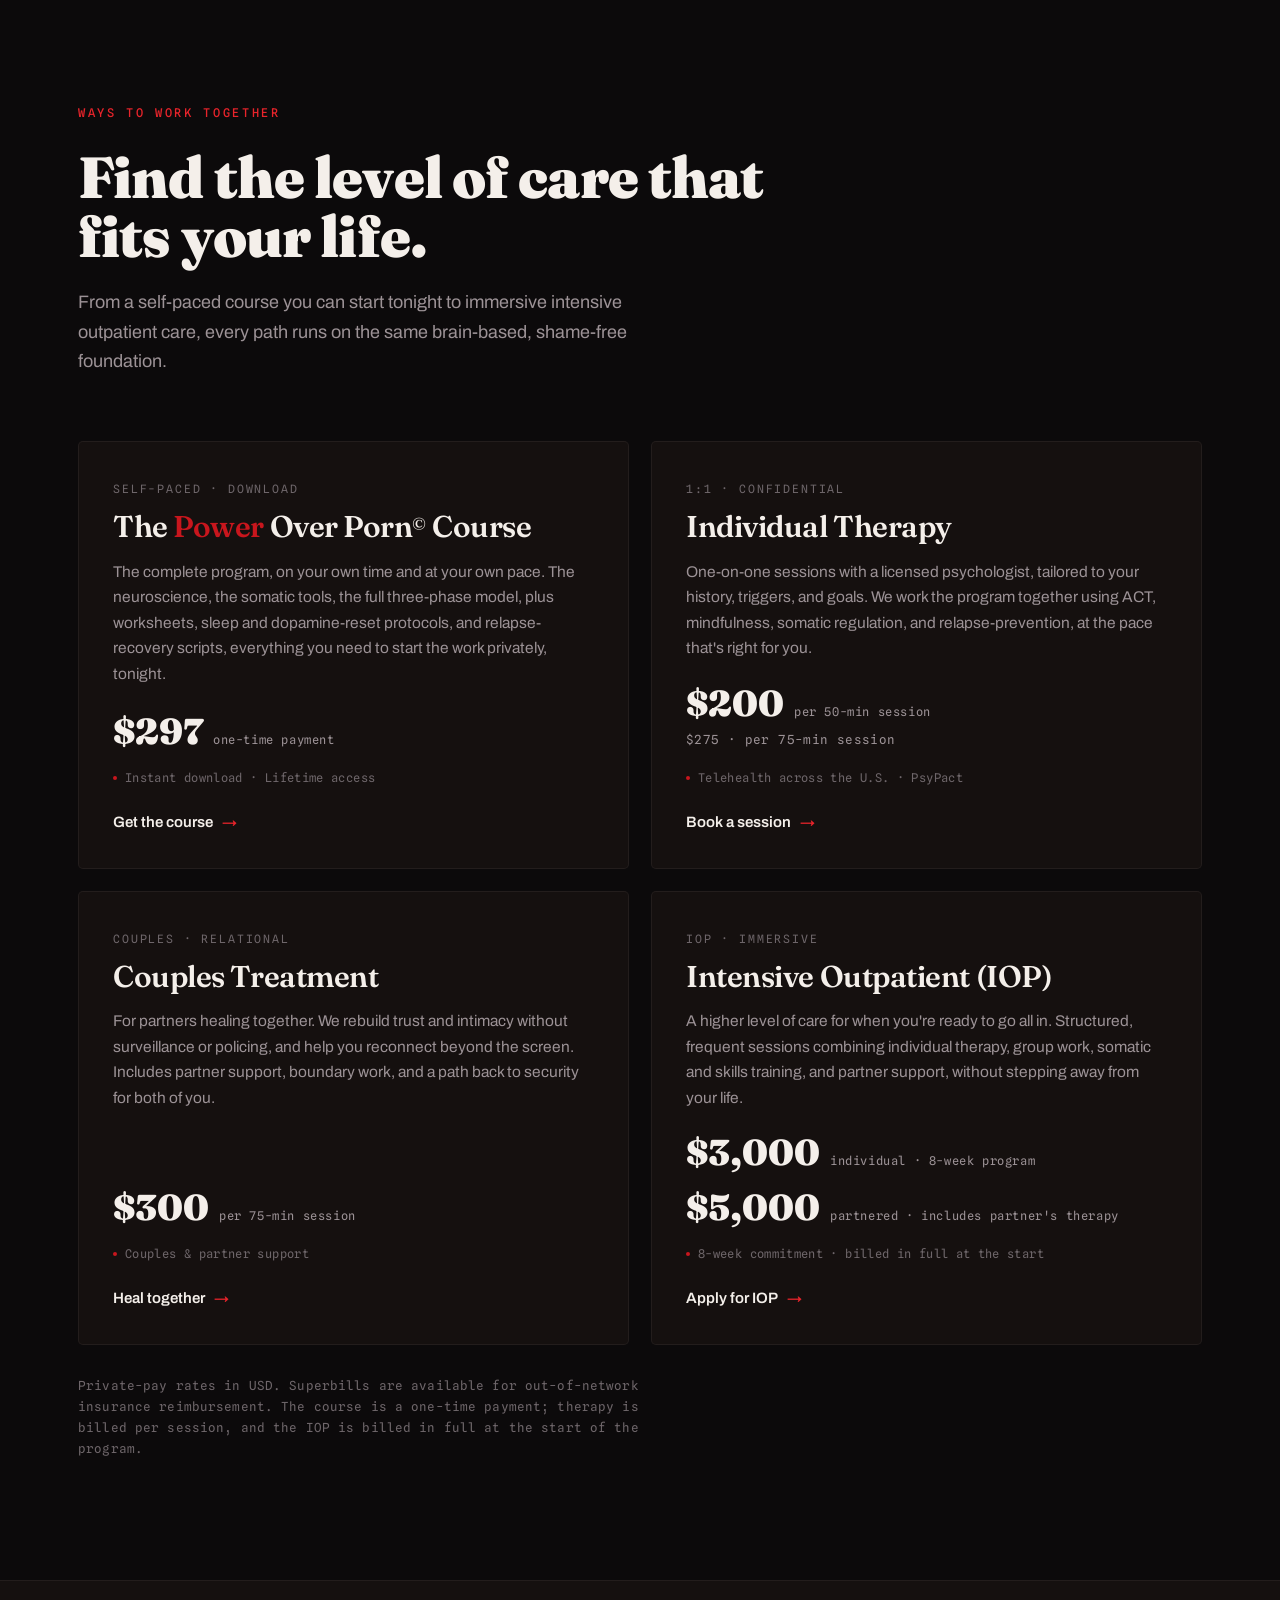
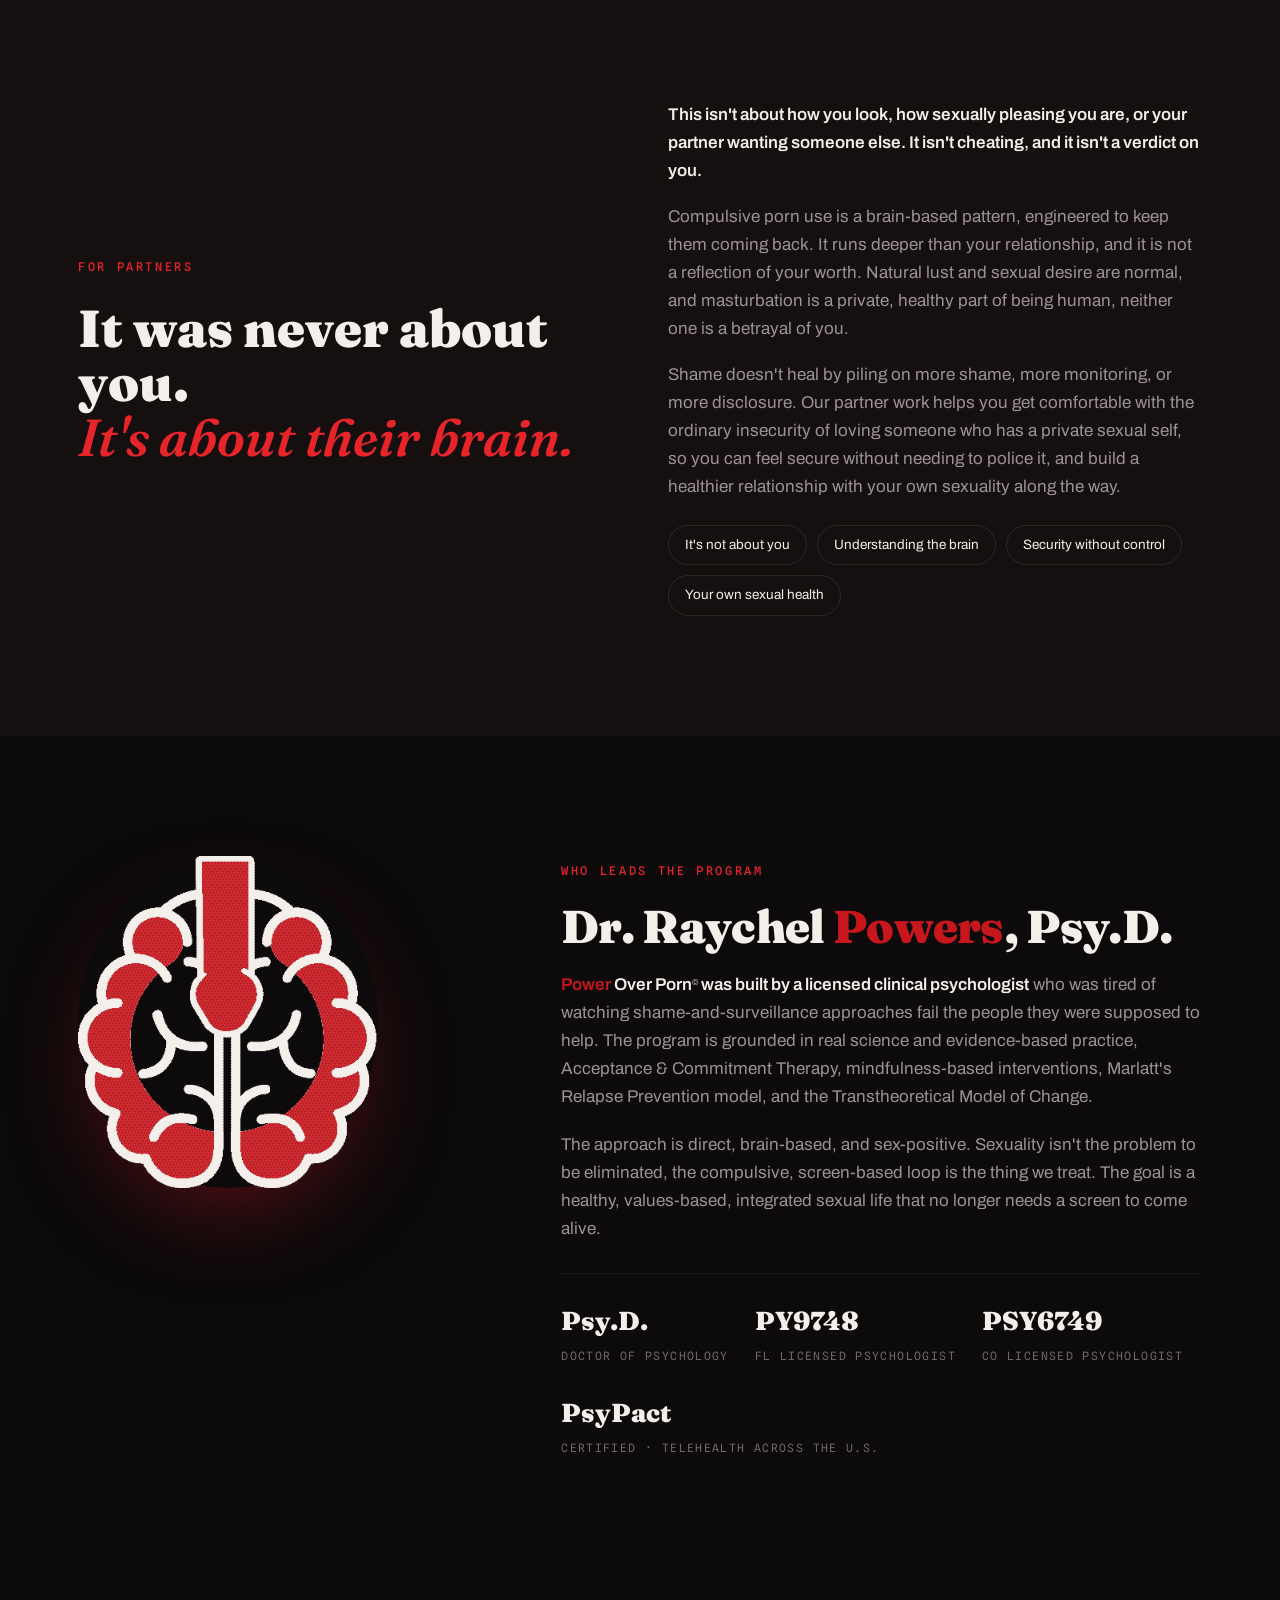
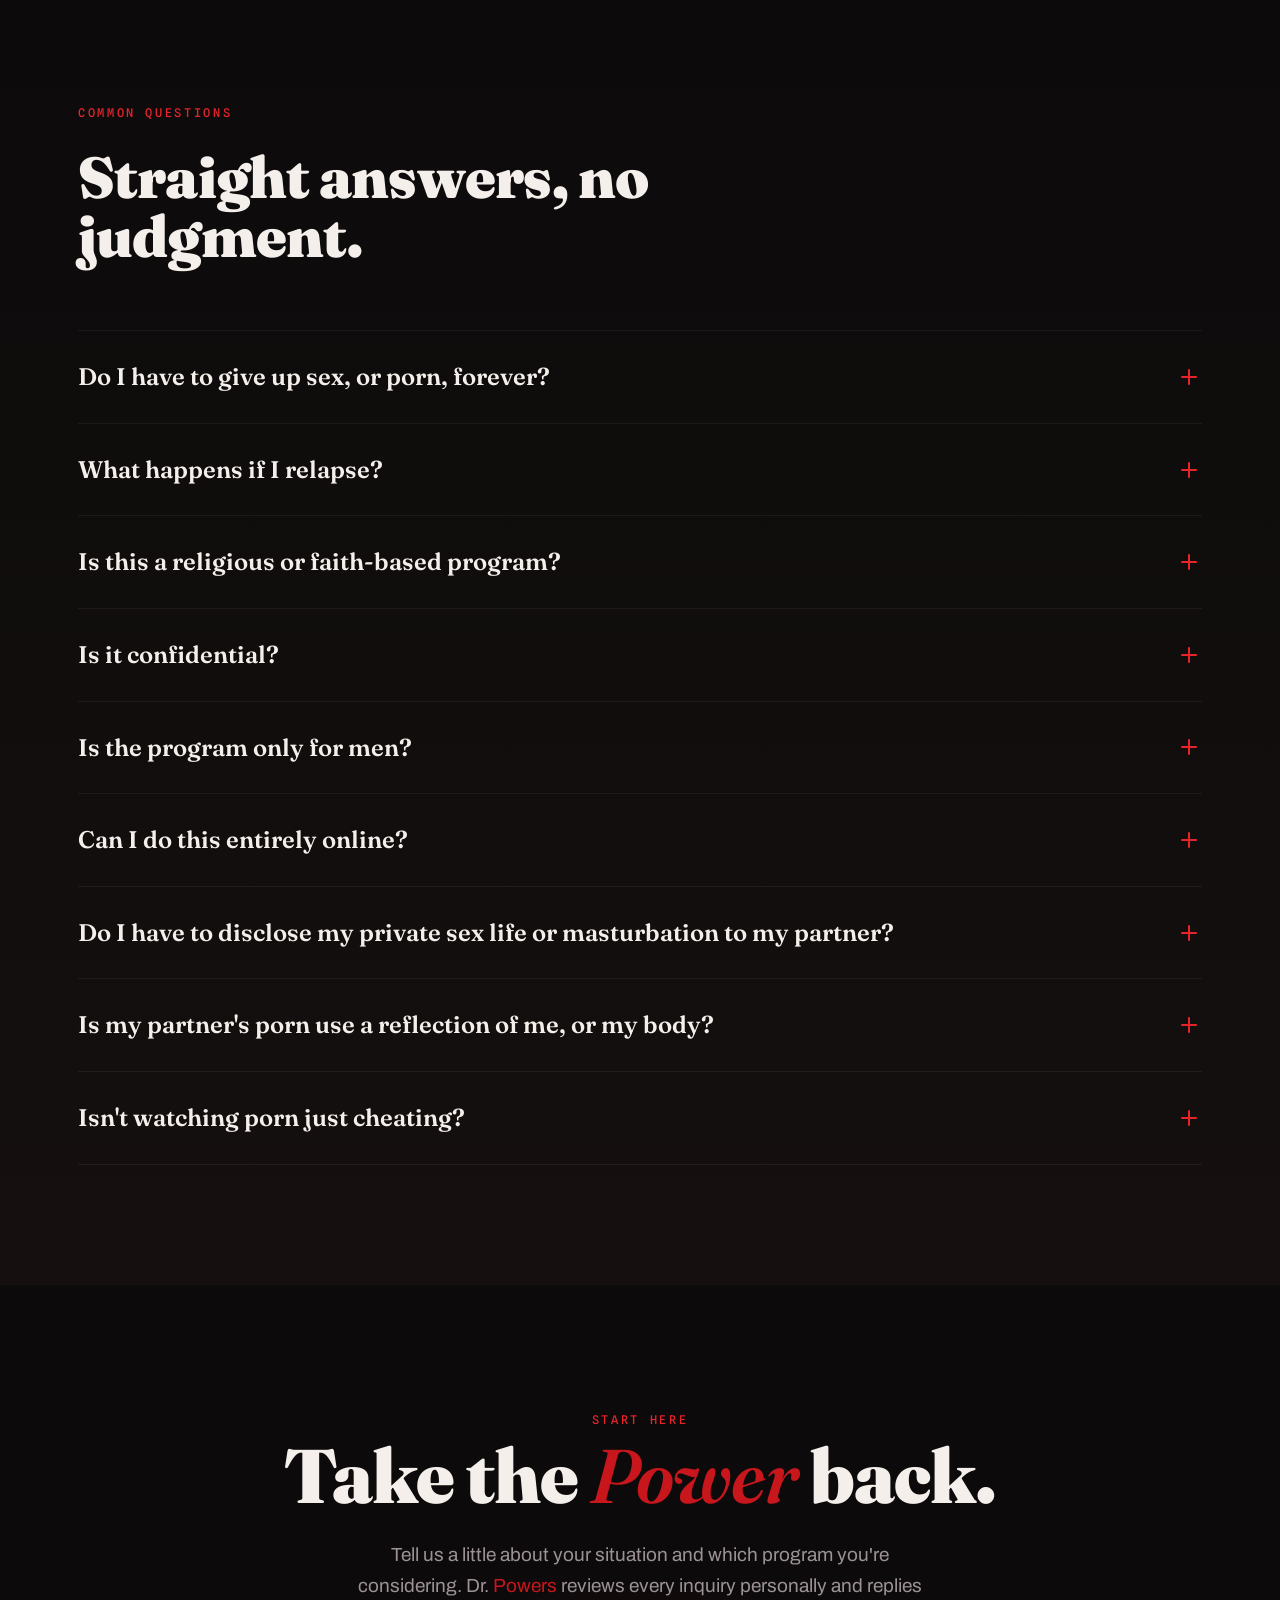
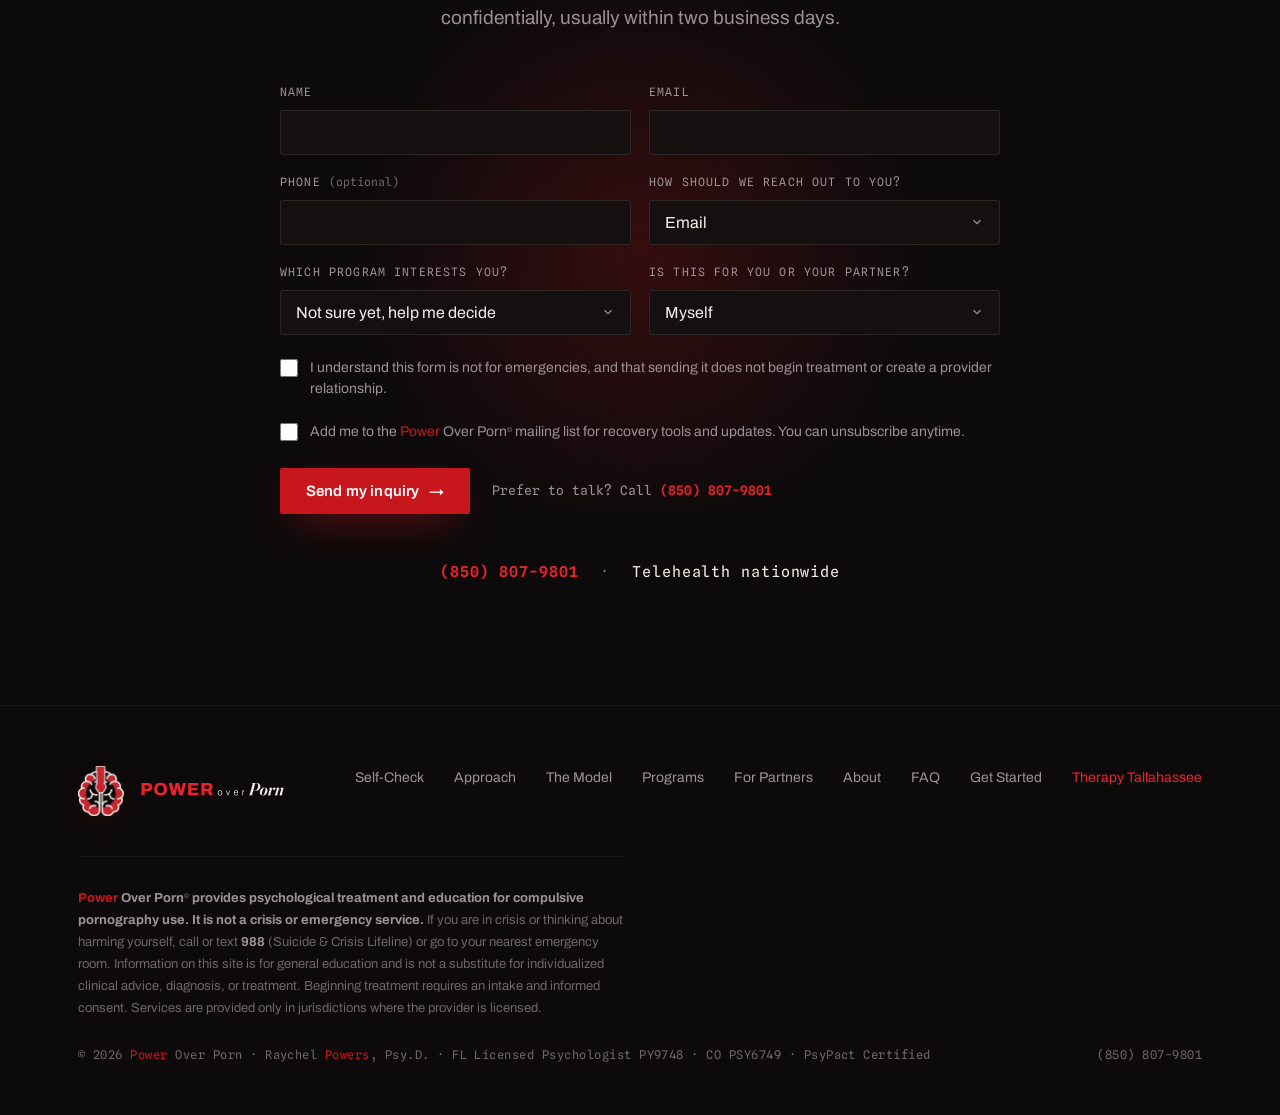
==== commit d1848a85: "Remove the red dash before section labels Drop the .eyebrow::before decorative line that rendered a " ====
--- a/index.html
+++ b/index.html
@@ -90,12 +90,7 @@
     align-items:center;
     gap:12px;
   }
-  .eyebrow::before{
-    content:"";
-    width:26px;height:2px;
-    background:var(--signal);
-    box-shadow:0 0 12px var(--signal);
-  }
+  
 
   h1,h2,h3{font-family:var(--serif);font-weight:900;line-height:1.02;letter-spacing:-.015em}
   .lead{font-size:clamp(20px,2.4vw,26px);line-height:1.5;color:var(--bone);max-width:46ch}
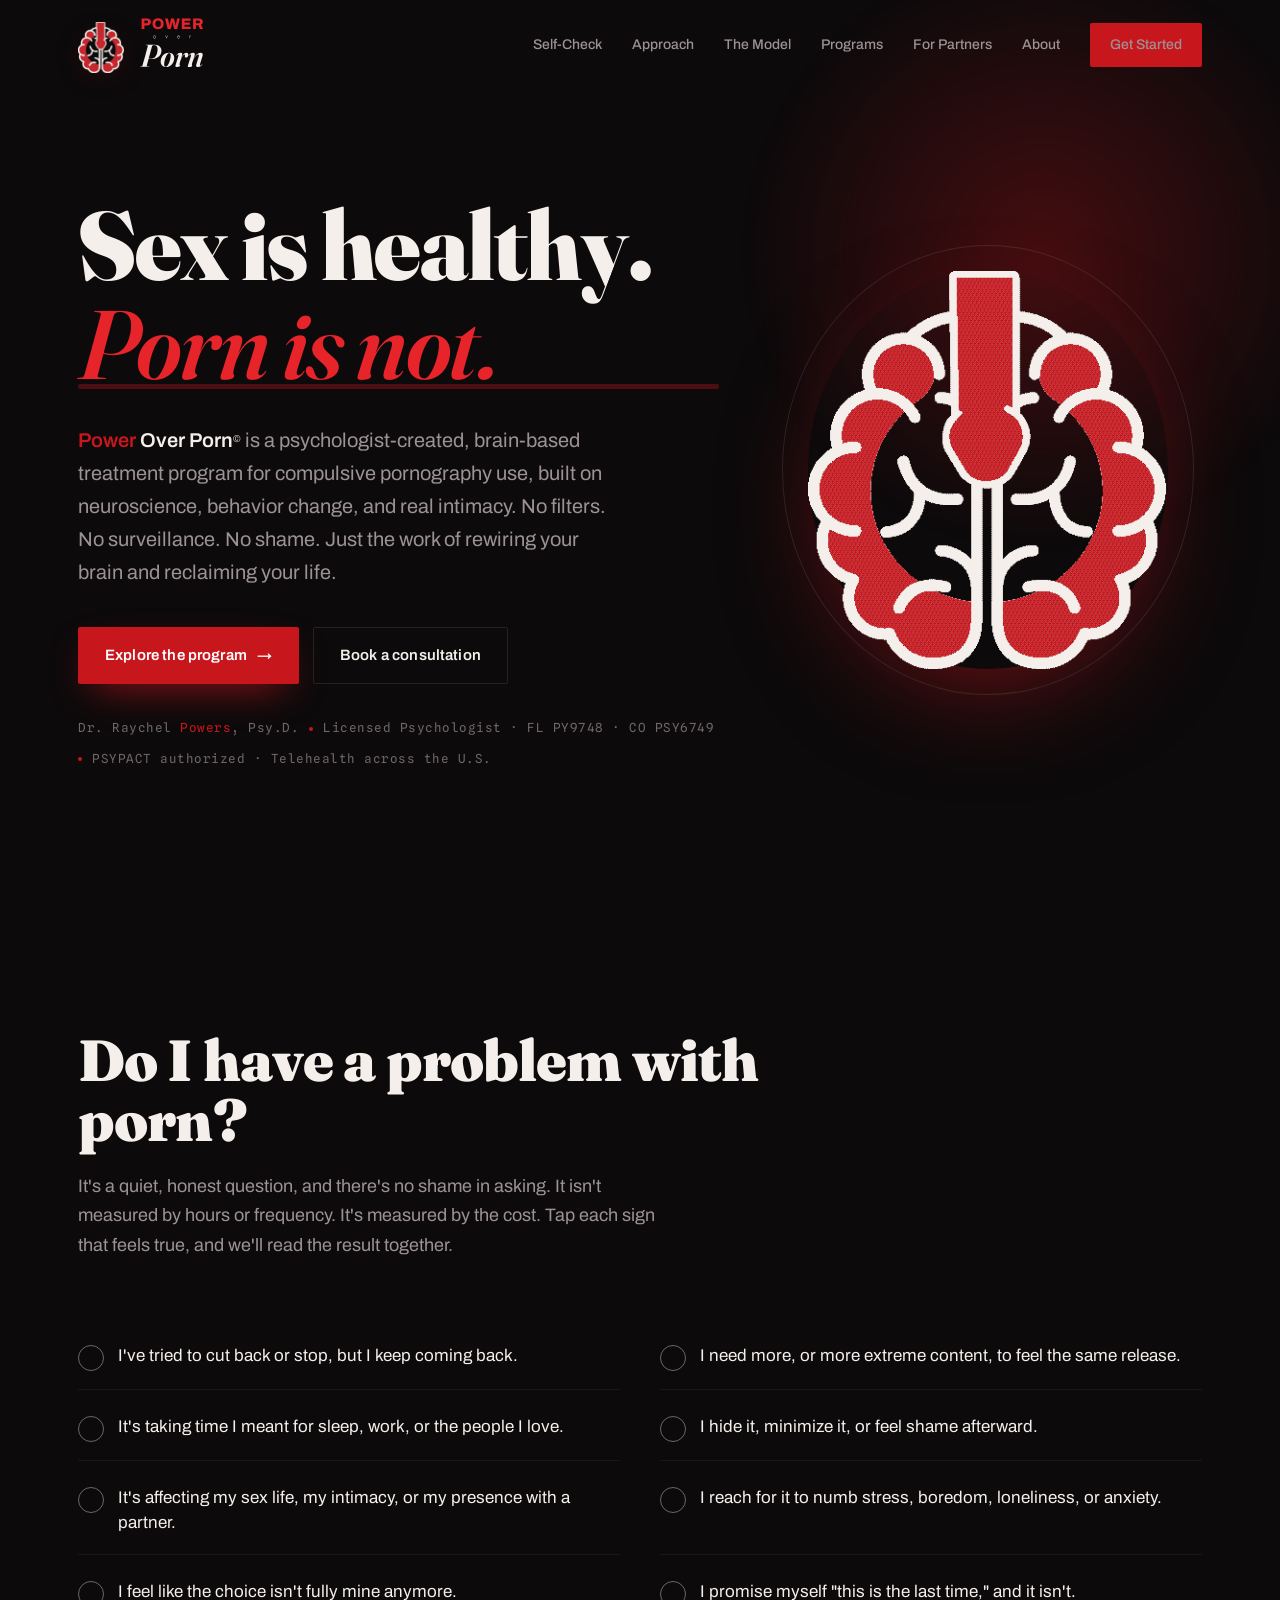
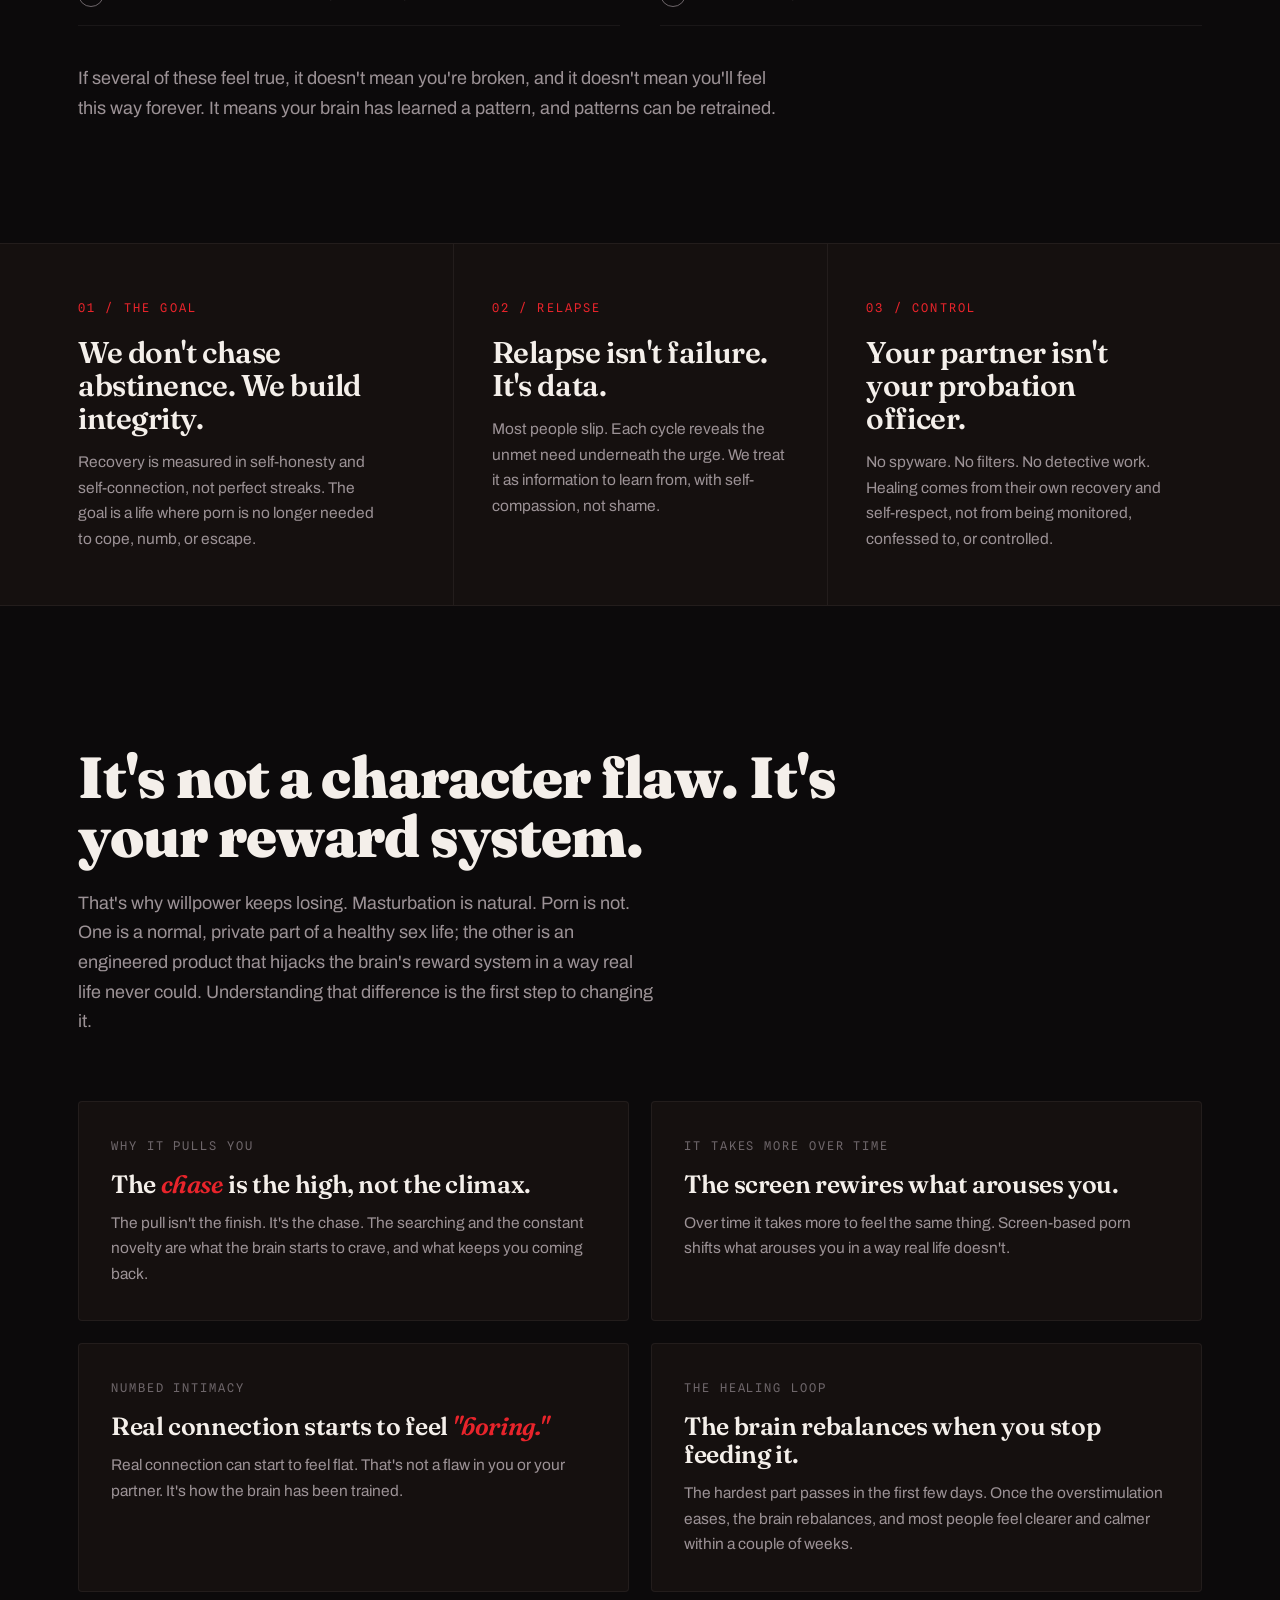
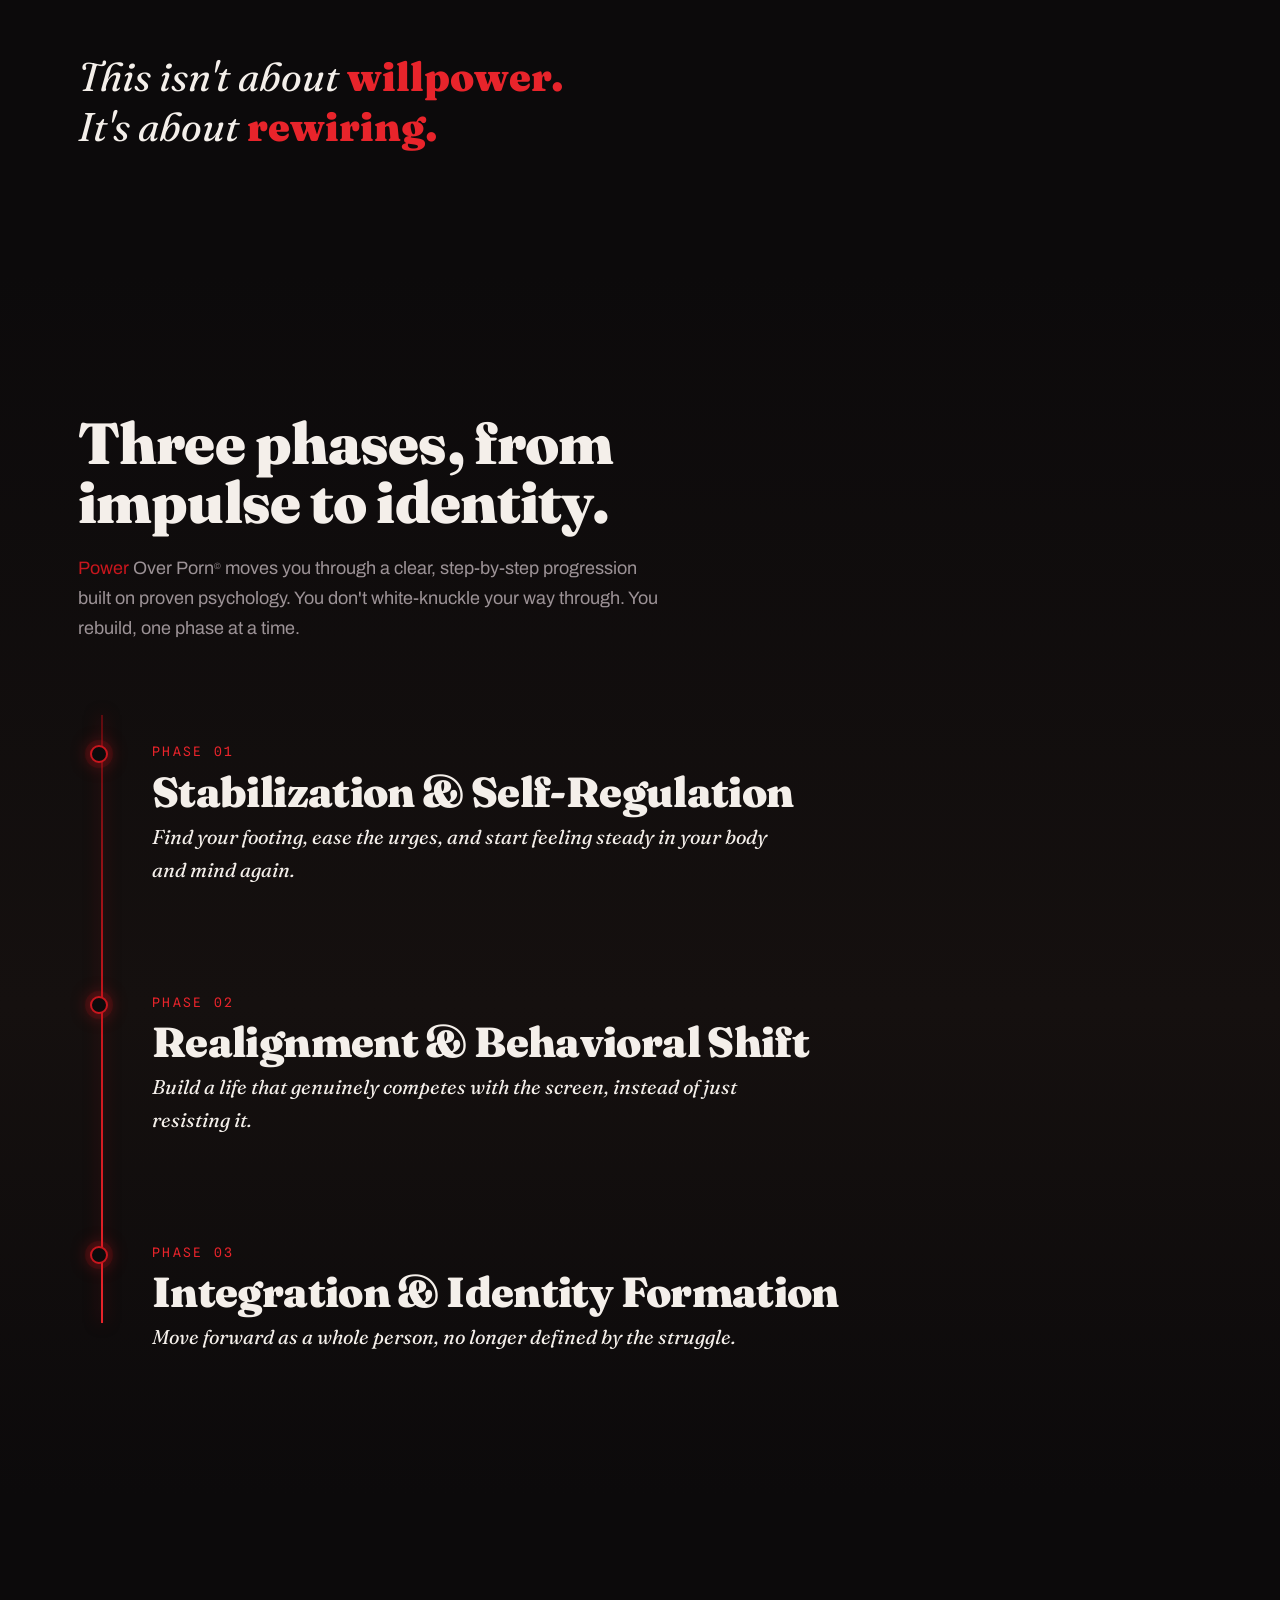
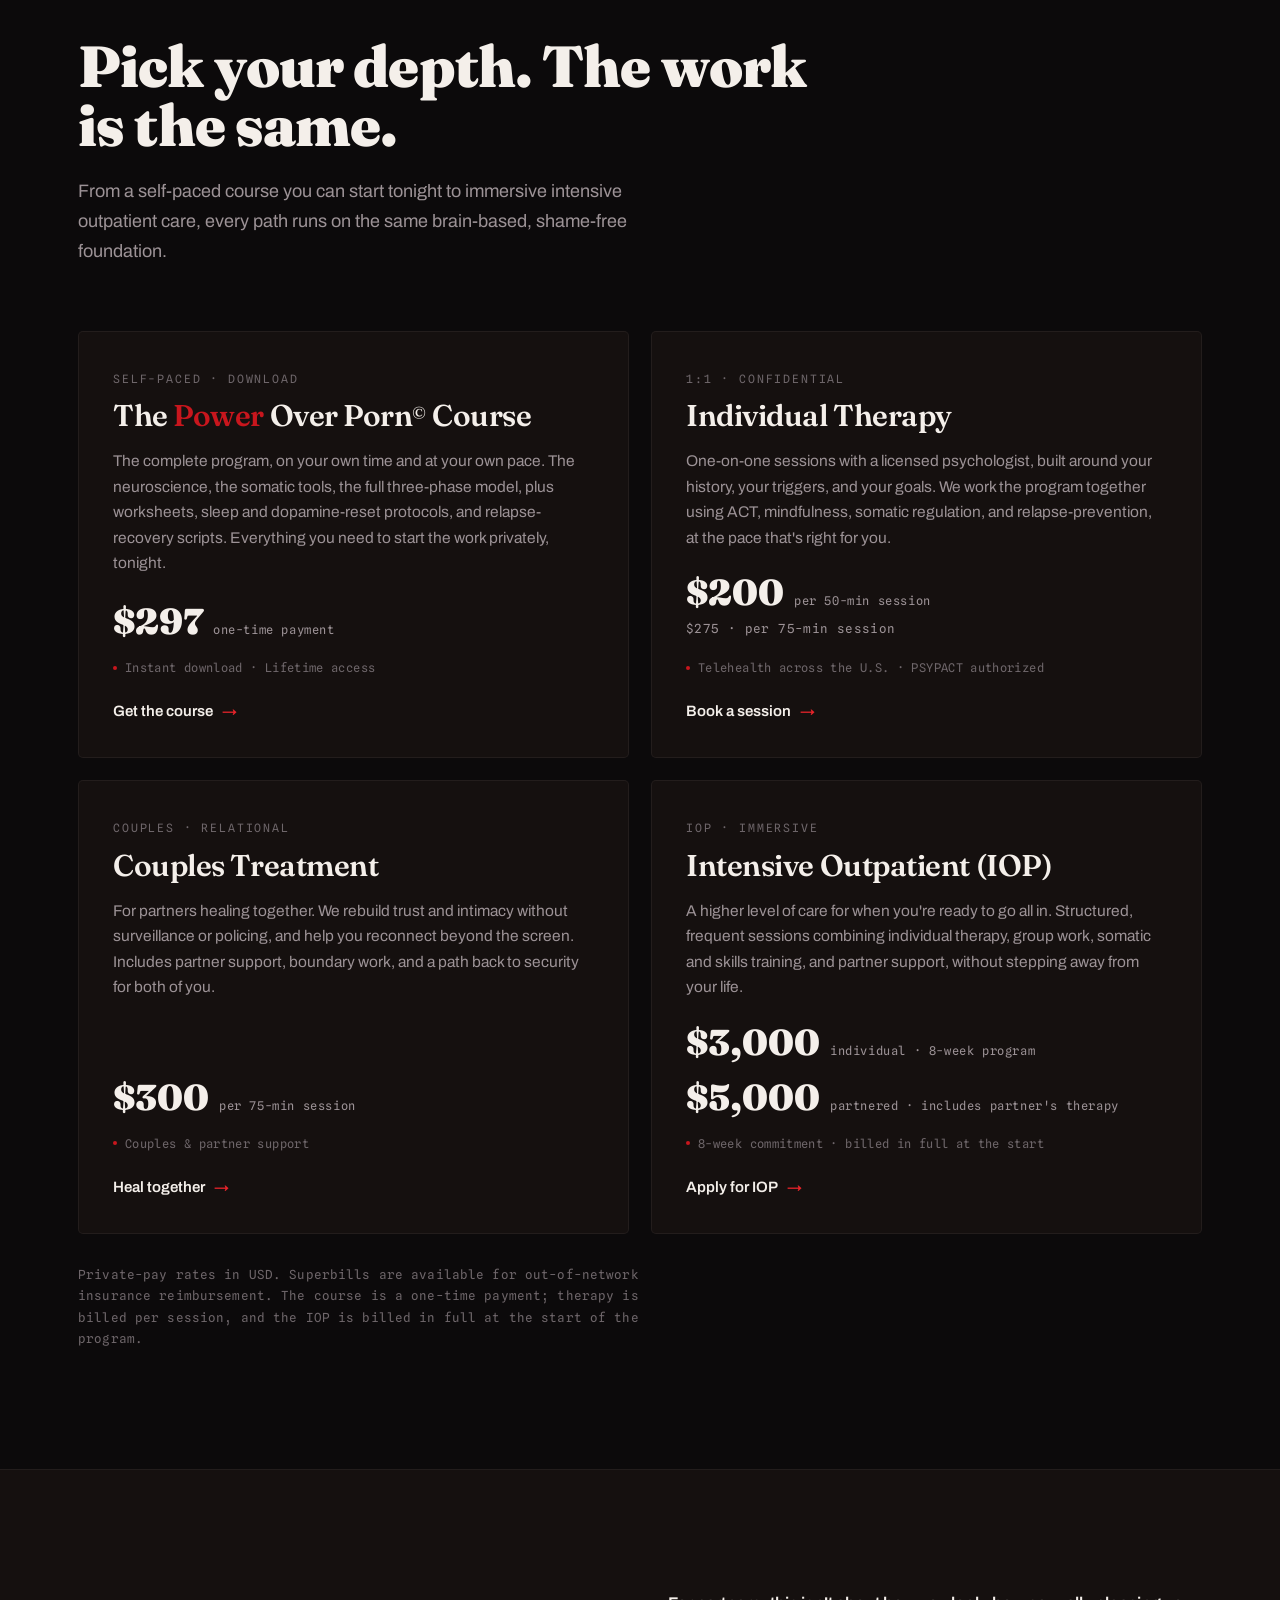
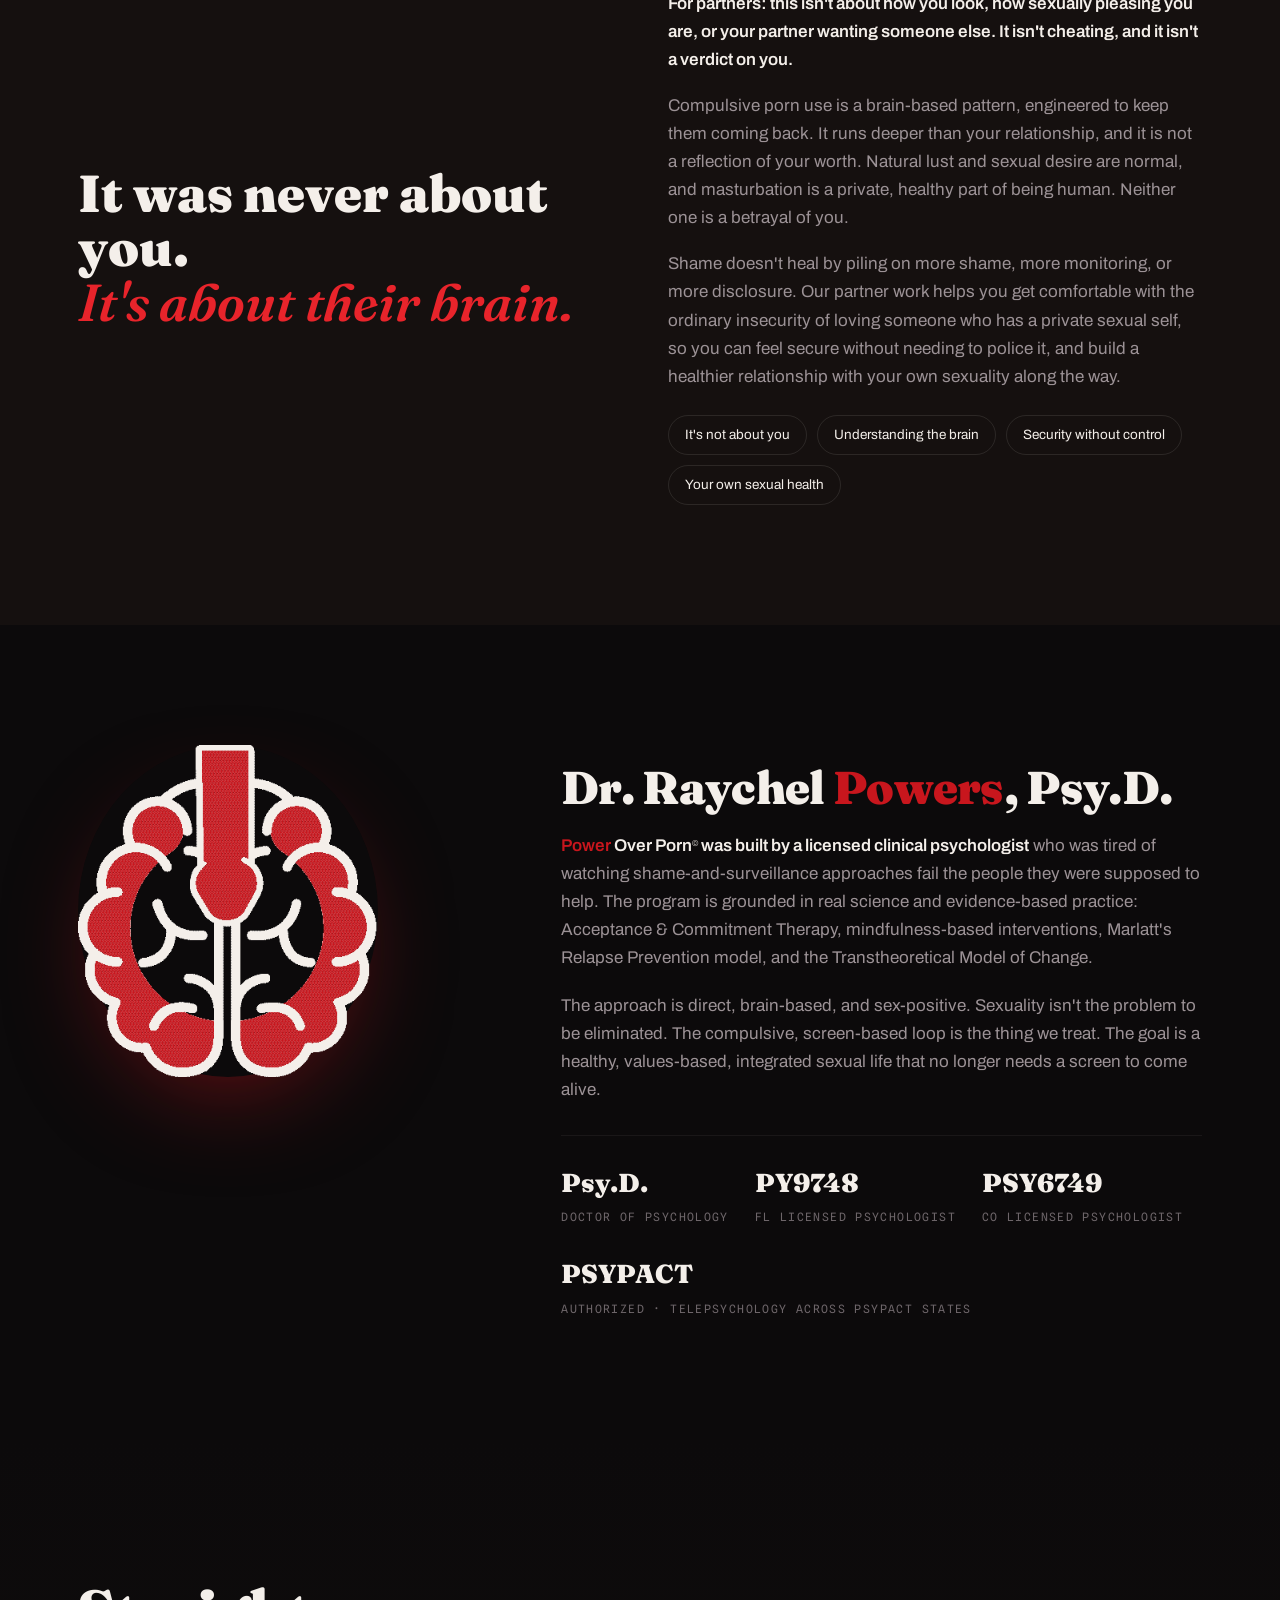
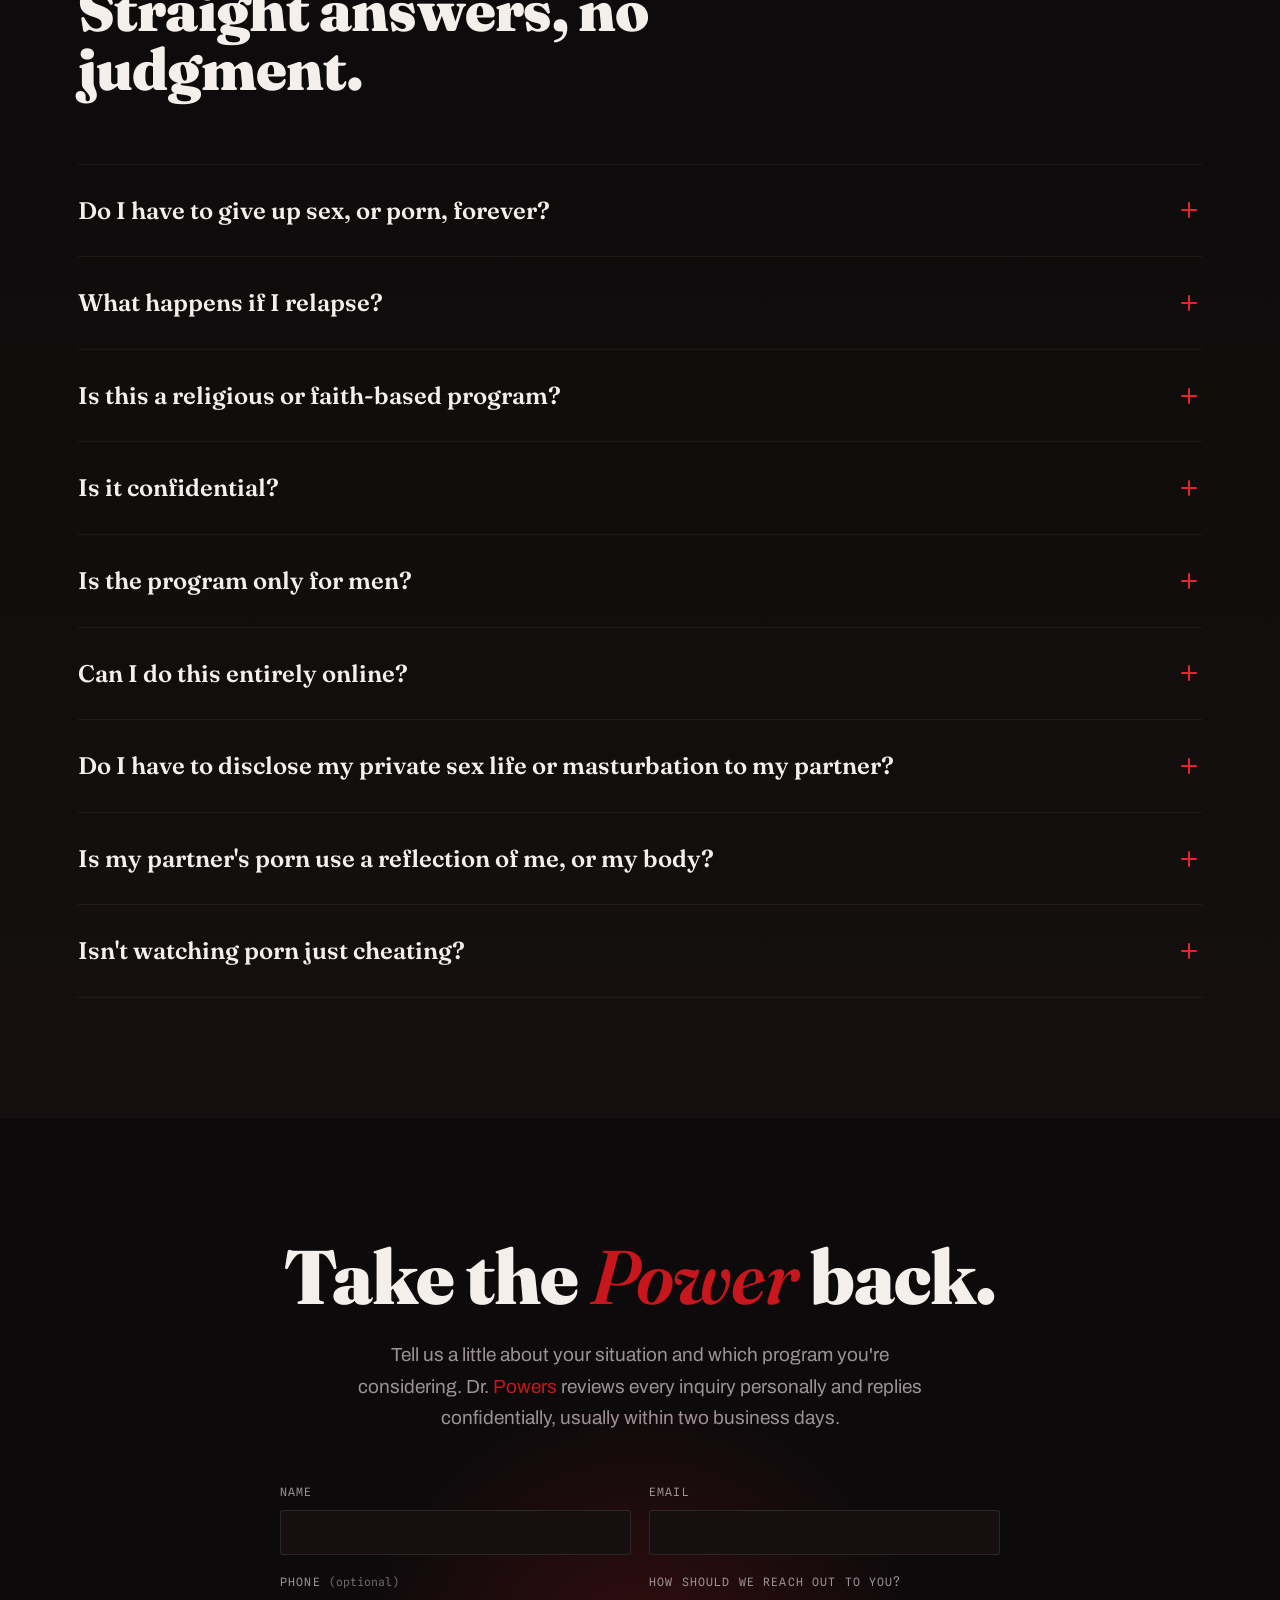
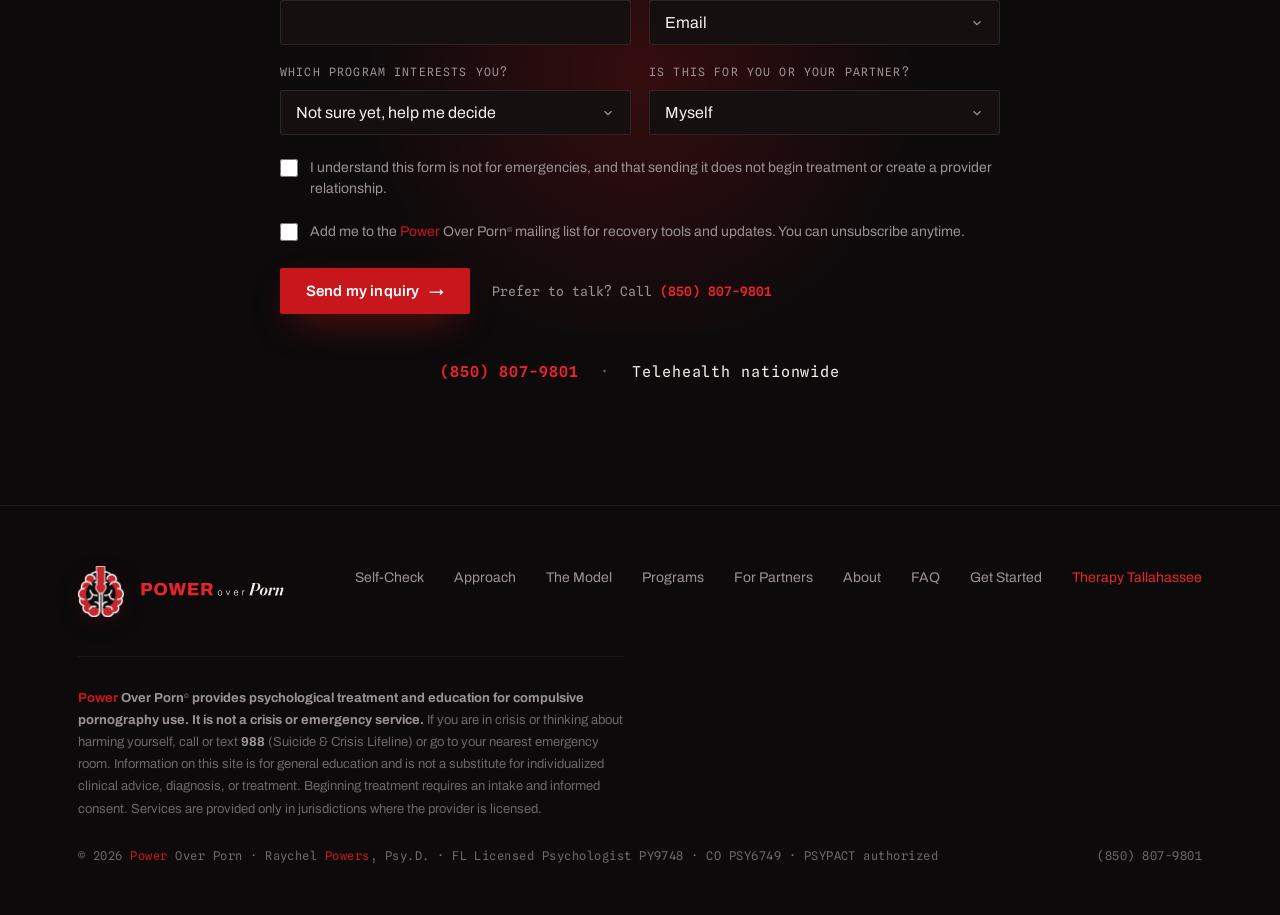
==== commit c14e840d: "Voice pass: remove eyebrows, fix comma splices, PSYPACT wording, em dashes in meta Co-Authored-By: C" ====
--- a/index.html
+++ b/index.html
@@ -19,18 +19,18 @@
 </script>
 <meta charset="UTF-8" />
 <meta name="viewport" content="width=device-width, initial-scale=1.0" />
-<title>Power Over Porn, Clinical Treatment for Compulsive Porn Use</title>
-<meta name="description" content="Power Over Porn is a brain-based treatment program for compulsive pornography use, led by Dr. Raychel Powers, Psy.D. No filters, no surveillance, no shame, therapy, a self-paced course, couples treatment, and intensive outpatient care." />
+<title>Power Over Porn: Clinical Treatment for Compulsive Porn Use</title>
+<meta name="description" content="Power Over Porn is a brain-based treatment program for compulsive pornography use, led by Dr. Raychel Powers, Psy.D. No filters. No surveillance. No shame. Therapy, a self-paced course, couples treatment, and intensive outpatient care." />
 <meta property="og:type" content="website" />
 <meta property="og:site_name" content="Power Over Porn" />
-<meta property="og:title" content="Power Over Porn — Clinical Treatment for Compulsive Porn Use" />
+<meta property="og:title" content="Power Over Porn: Clinical Treatment for Compulsive Porn Use" />
 <meta property="og:description" content="Sex is healthy. Porn is not. A brain-based, shame-free treatment program led by Dr. Raychel Powers, Psy.D. Telehealth across the U.S." />
 <meta property="og:url" content="https://poweroverporn.net/" />
 <meta property="og:image" content="https://poweroverporn.net/assets/og-image.jpg" />
 <meta property="og:image:width" content="1200" />
 <meta property="og:image:height" content="630" />
 <meta name="twitter:card" content="summary_large_image" />
-<meta name="twitter:title" content="Power Over Porn — Clinical Treatment for Compulsive Porn Use" />
+<meta name="twitter:title" content="Power Over Porn: Clinical Treatment for Compulsive Porn Use" />
 <meta name="twitter:description" content="Sex is healthy. Porn is not. Brain-based, shame-free treatment. Telehealth across the U.S." />
 <meta name="twitter:image" content="https://poweroverporn.net/assets/og-image.jpg" />
 <link rel="icon" type="image/png" sizes="32x32" href="/assets/favicon-32.png" />
@@ -470,9 +470,8 @@
   <div class="wrap">
     <div class="hero-grid">
       <div>
-        <span class="eyebrow reveal">Psychologist-created treatment for compulsive porn use</span>
         <h1 class="reveal">Sex is healthy.<span class="neg">Porn is not.</span></h1>
-        <p class="hero-sub reveal"><b><span class="pwr">Power</span> Over Porn<span class="cmark">&copy;</span></b> is a brain-based treatment program for compulsive pornography use, built on neuroscience, behavior change, and real intimacy. No filters. No surveillance. No shame. Just the work of rewiring your brain and reclaiming your life.</p>
+        <p class="hero-sub reveal"><b><span class="pwr">Power</span> Over Porn<span class="cmark">&copy;</span></b> is a psychologist-created, brain-based treatment program for compulsive pornography use, built on neuroscience, behavior change, and real intimacy. No filters. No surveillance. No shame. Just the work of rewiring your brain and reclaiming your life.</p>
         <div class="hero-cta reveal">
           <a class="btn btn-primary" href="#programs">Explore the program <span class="arr">→</span></a>
           <a class="btn btn-ghost" href="#start">Book a consultation</a>
@@ -480,7 +479,7 @@
         <div class="hero-trust reveal">
           <span>Dr. Raychel <span class="pwr">Powers</span>, Psy.D.</span><span class="dot"></span>
           <span>Licensed Psychologist · FL&nbsp;PY9748 · CO&nbsp;PSY6749</span><span class="dot"></span>
-          <span>PsyPact Certified · Telehealth across the U.S.</span>
+          <span>PSYPACT authorized · Telehealth across the U.S.</span>
         </div>
       </div>
       <div class="hero-art reveal">
@@ -495,9 +494,8 @@
 <section class="section" id="self-check">
   <div class="wrap">
     <div class="head reveal">
-      <span class="eyebrow">A quiet, honest question</span>
       <h2>Do I have a problem with porn?</h2>
-      <p>There's no shame in asking. It isn't measured by hours or frequency, it's measured by the cost. Tap each sign that feels true, and we'll read the result together.</p>
+      <p>It's a quiet, honest question, and there's no shame in asking. It isn't measured by hours or frequency. It's measured by the cost. Tap each sign that feels true, and we'll read the result together.</p>
     </div>
     <div class="selfcheck-grid reveal" id="sc-grid">
       <div class="sc-item"><span class="sc-mark">&#10003;</span><p>I've tried to cut back or stop, but I keep coming back.</p></div>
@@ -528,12 +526,12 @@
     var label="<span class='sc-count'>"+n+" of "+total+" selected</span>";
     var body,alert=false;
     if(n<=2){
-      body="<p>A couple of these can be true for almost anyone. On their own they don't necessarily point to a problem, just keep checking in with yourself.</p>";
+      body="<p>A couple of these can be true for almost anyone. On their own they don't necessarily point to a problem. Just keep checking in with yourself.</p>";
     } else if(n<total){
       body="<p>Noticing three or more is worth taking seriously. This is exactly the kind of pattern treatment is built for, and it responds well to the right support.</p><a class='btn btn-primary' href='#start'>Talk it through with Dr. <span class='pwr'>Powers</span> <span class='arr'>&rarr;</span></a>";
     } else {
       alert=true;
-      body="<p>You don't have to white-knuckle this. Please reach out now, real help is one call away.</p><a class='btn btn-primary' href='tel:18508079801'>Call (850) 807-9801 now</a>";
+      body="<p>You don't have to white-knuckle this. Please reach out now. Real help is one call away.</p><a class='btn btn-primary' href='tel:18508079801'>Call (850) 807-9801 now</a>";
     }
     res.innerHTML=label+body;
     res.className="sc-result show"+(alert?" alert":"");
@@ -581,15 +579,14 @@
 <section class="section" id="approach">
   <div class="wrap">
     <div class="head reveal">
-      <span class="eyebrow">Why willpower keeps losing</span>
       <h2>It's not a character flaw. It's your reward system.</h2>
-      <p>Masturbation is natural. Porn is not. One is a normal, private part of a healthy sex life; the other is an engineered product that hijacks the brain's reward system in a way real life never could. Understanding that difference is the first step to changing it.</p>
+      <p>That's why willpower keeps losing. Masturbation is natural. Porn is not. One is a normal, private part of a healthy sex life; the other is an engineered product that hijacks the brain's reward system in a way real life never could. Understanding that difference is the first step to changing it.</p>
     </div>
     <div class="why-grid">
       <div class="why-card reveal">
         <div class="k">Why it pulls you</div>
         <h3>The <em>chase</em> is the high, not the climax.</h3>
-        <p>The pull isn't the finish, it's the chase. The searching and the constant novelty are what the brain starts to crave, and what keeps you coming back.</p>
+        <p>The pull isn't the finish. It's the chase. The searching and the constant novelty are what the brain starts to crave, and what keeps you coming back.</p>
       </div>
       <div class="why-card reveal">
         <div class="k">It takes more over time</div>
@@ -599,7 +596,7 @@
       <div class="why-card reveal">
         <div class="k">Numbed intimacy</div>
         <h3>Real connection starts to feel <em>"boring."</em></h3>
-        <p>Real connection can start to feel flat. That's not a flaw in you or your partner, it's how the brain has been trained.</p>
+        <p>Real connection can start to feel flat. That's not a flaw in you or your partner. It's how the brain has been trained.</p>
       </div>
       <div class="why-card reveal">
         <div class="k">The healing loop</div>
@@ -615,7 +612,6 @@
 <section class="section phases" id="model">
   <div class="wrap">
     <div class="head reveal">
-      <span class="eyebrow">The recovery model</span>
       <h2>Three phases, from impulse to identity.</h2>
       <p><span class="pwr">Power</span> Over Porn<span class="cmark">&copy;</span> moves you through a clear, step-by-step progression built on proven psychology. You don't white-knuckle your way through. You rebuild, one phase at a time.</p>
     </div>
@@ -646,8 +642,7 @@
 <section class="section" id="programs">
   <div class="wrap">
     <div class="head reveal">
-      <span class="eyebrow">Ways to work together</span>
-      <h2>Find the level of care that fits your life.</h2>
+      <h2>Pick your depth. The work is the same.</h2>
       <p>From a self-paced course you can start tonight to immersive intensive outpatient care, every path runs on the same brain-based, shame-free foundation.</p>
     </div>
     <div class="prog-grid">
@@ -655,7 +650,7 @@
       <div class="prog reveal">
         <div class="ptag">Self-paced · Download</div>
         <h3>The <span class="pwr">Power</span> Over Porn<span class="cmark">&copy;</span> Course</h3>
-        <p class="pdesc">The complete program, on your own time and at your own pace. The neuroscience, the somatic tools, the full three-phase model, plus worksheets, sleep and dopamine-reset protocols, and relapse-recovery scripts, everything you need to start the work privately, tonight.</p>
+        <p class="pdesc">The complete program, on your own time and at your own pace. The neuroscience, the somatic tools, the full three-phase model, plus worksheets, sleep and dopamine-reset protocols, and relapse-recovery scripts. Everything you need to start the work privately, tonight.</p>
         <div class="price"><span class="amt">$297</span><span class="per">one-time payment</span></div>
         <div class="pmeta"><span class="dot"></span> Instant download · Lifetime access</div>
         <a class="plink" href="#start">Get the course <span class="arr">→</span></a>
@@ -664,10 +659,10 @@
       <div class="prog reveal">
         <div class="ptag">1:1 · Confidential</div>
         <h3>Individual Therapy</h3>
-        <p class="pdesc">One-on-one sessions with a licensed psychologist, tailored to your history, triggers, and goals. We work the program together using ACT, mindfulness, somatic regulation, and relapse-prevention, at the pace that's right for you.</p>
+        <p class="pdesc">One-on-one sessions with a licensed psychologist, built around your history, your triggers, and your goals. We work the program together using ACT, mindfulness, somatic regulation, and relapse-prevention, at the pace that's right for you.</p>
         <div class="price"><span class="amt">$200</span><span class="per">per 50-min session</span></div>
         <div class="price-sub">$275 · per 75-min session</div>
-        <div class="pmeta"><span class="dot"></span> Telehealth across the U.S. · PsyPact</div>
+        <div class="pmeta"><span class="dot"></span> Telehealth across the U.S. · PSYPACT authorized</div>
         <a class="plink" href="#start">Book a session <span class="arr">→</span></a>
       </div>
 
@@ -700,12 +695,11 @@
   <div class="wrap">
     <div class="partners-grid">
       <div class="reveal">
-        <span class="eyebrow" style="margin-bottom:24px;display:inline-flex">For partners</span>
         <p class="partners-quote">It was never about you.<br><em>It's about their brain.</em></p>
       </div>
       <div class="partners-body reveal">
-        <p><b>This isn't about how you look, how sexually pleasing you are, or your partner wanting someone else. It isn't cheating, and it isn't a verdict on you.</b></p>
-        <p>Compulsive porn use is a brain-based pattern, engineered to keep them coming back. It runs deeper than your relationship, and it is not a reflection of your worth. Natural lust and sexual desire are normal, and masturbation is a private, healthy part of being human, neither one is a betrayal of you.</p>
+        <p><b>For partners: this isn't about how you look, how sexually pleasing you are, or your partner wanting someone else. It isn't cheating, and it isn't a verdict on you.</b></p>
+        <p>Compulsive porn use is a brain-based pattern, engineered to keep them coming back. It runs deeper than your relationship, and it is not a reflection of your worth. Natural lust and sexual desire are normal, and masturbation is a private, healthy part of being human. Neither one is a betrayal of you.</p>
         <p>Shame doesn't heal by piling on more shame, more monitoring, or more disclosure. Our partner work helps you get comfortable with the ordinary insecurity of loving someone who has a private sexual self, so you can feel secure without needing to police it, and build a healthier relationship with your own sexuality along the way.</p>
         <div class="partners-themes">
           <span>It's not about you</span>
@@ -724,15 +718,14 @@
     <div class="about-grid">
       <div class="about-badge reveal"><img src="[data-uri]" alt="Power Over Porn logo" /></div>
       <div class="about-body reveal">
-        <span class="eyebrow">Who leads the program</span>
         <h2 style="margin-top:20px">Dr. Raychel <span class="pwr">Powers</span>, Psy.D.</h2>
-        <p><b><span class="pwr">Power</span> Over Porn<span class="cmark">&copy;</span> was built by a licensed clinical psychologist</b> who was tired of watching shame-and-surveillance approaches fail the people they were supposed to help. The program is grounded in real science and evidence-based practice, Acceptance &amp; Commitment Therapy, mindfulness-based interventions, Marlatt's Relapse Prevention model, and the Transtheoretical Model of Change.</p>
-        <p>The approach is direct, brain-based, and sex-positive. Sexuality isn't the problem to be eliminated, the compulsive, screen-based loop is the thing we treat. The goal is a healthy, values-based, integrated sexual life that no longer needs a screen to come alive.</p>
+        <p><b><span class="pwr">Power</span> Over Porn<span class="cmark">&copy;</span> was built by a licensed clinical psychologist</b> who was tired of watching shame-and-surveillance approaches fail the people they were supposed to help. The program is grounded in real science and evidence-based practice: Acceptance &amp; Commitment Therapy, mindfulness-based interventions, Marlatt's Relapse Prevention model, and the Transtheoretical Model of Change.</p>
+        <p>The approach is direct, brain-based, and sex-positive. Sexuality isn't the problem to be eliminated. The compulsive, screen-based loop is the thing we treat. The goal is a healthy, values-based, integrated sexual life that no longer needs a screen to come alive.</p>
         <div class="credentials">
           <div class="cred"><div class="cv">Psy.D.</div><div class="cl">Doctor of Psychology</div></div>
           <div class="cred"><div class="cv">PY9748</div><div class="cl">FL Licensed Psychologist</div></div>
           <div class="cred"><div class="cv">PSY6749</div><div class="cl">CO Licensed Psychologist</div></div>
-          <div class="cred"><div class="cv">PsyPact</div><div class="cl">Certified · Telehealth across the U.S.</div></div>
+          <div class="cred"><div class="cv">PSYPACT</div><div class="cl">Authorized · Telepsychology across PSYPACT states</div></div>
         </div>
       </div>
     </div>
@@ -743,7 +736,6 @@
 <section class="section" id="faq" style="background:linear-gradient(180deg,var(--ink),var(--carbon))">
   <div class="wrap">
     <div class="head reveal">
-      <span class="eyebrow">Common questions</span>
       <h2>Straight answers, no judgment.</h2>
     </div>
     <div class="faq-list reveal">
@@ -753,7 +745,7 @@
       </details>
       <details class="faq">
         <summary>What happens if I relapse? <span class="ic"></span></summary>
-        <div class="ans">You'll have a clear, shame-free protocol for exactly that moment. Relapse is treated as data, not failure, we debrief what you were feeling, what you needed, and what micro-skill to try next. Self-honesty is the measure of progress, not a perfect streak.</div>
+        <div class="ans">You'll have a clear, shame-free protocol for exactly that moment. Relapse is treated as data, not failure. We debrief what you were feeling, what you needed, and what micro-skill to try next. Self-honesty is the measure of progress, not a perfect streak.</div>
       </details>
       <details class="faq">
         <summary>Is this a religious or faith-based program? <span class="ic"></span></summary>
@@ -765,11 +757,11 @@
       </details>
       <details class="faq">
         <summary>Is the program only for men? <span class="ic"></span></summary>
-        <div class="ans">Anyone struggling with compulsive porn use is welcome, and partners are fully supported through groups, couples work, and partner-facing resources. Care is tailored to you, not a stereotype.</div>
+        <div class="ans">Anyone struggling with compulsive porn use is welcome, and partners are fully supported through groups, couples work, and partner-facing resources. The work is built around you, not a stereotype.</div>
       </details>
       <details class="faq">
         <summary>Can I do this entirely online? <span class="ic"></span></summary>
-        <div class="ans">Yes. The downloadable course is fully self-paced, and therapy is available online across the U.S. through PsyPact certification.</div>
+        <div class="ans">Yes. The downloadable course is fully self-paced, and Dr. <span class="pwr">Powers</span> is authorized to practice telepsychology across PSYPACT states, so therapy can happen entirely online.</div>
       </details>
 
       <details class="faq">
@@ -793,7 +785,6 @@
   <div class="contact-glow"></div>
   <div class="wrap">
     <div class="contact-head reveal">
-      <span class="eyebrow" style="display:inline-flex;margin-bottom:8px">Start here</span>
       <h2>Take the <em><span class="pwr">Power</span></em> back.</h2>
       <p>Tell us a little about your situation and which program you're considering. Dr. <span class="pwr">Powers</span> reviews every inquiry personally and replies confidentially, usually within two business days.</p>
     </div>
@@ -897,7 +888,7 @@
       <b><span class="pwr">Power</span> Over Porn<span class="cmark">&copy;</span> provides psychological treatment and education for compulsive pornography use. It is not a crisis or emergency service.</b> If you are in crisis or thinking about harming yourself, call or text <b>988</b> (Suicide &amp; Crisis Lifeline) or go to your nearest emergency room. Information on this site is for general education and is not a substitute for individualized clinical advice, diagnosis, or treatment. Beginning treatment requires an intake and informed consent. Services are provided only in jurisdictions where the provider is licensed.
     </p>
     <div class="copyright">
-      <span>© 2026 <span class="pwr">Power</span> Over Porn · Raychel <span class="pwr">Powers</span>, Psy.D. · FL Licensed Psychologist PY9748 · CO PSY6749 · PsyPact Certified</span>
+      <span>© 2026 <span class="pwr">Power</span> Over Porn · Raychel <span class="pwr">Powers</span>, Psy.D. · FL Licensed Psychologist PY9748 · CO PSY6749 · PSYPACT authorized</span>
       <span>(850) 807-9801</span>
     </div>
   </div>
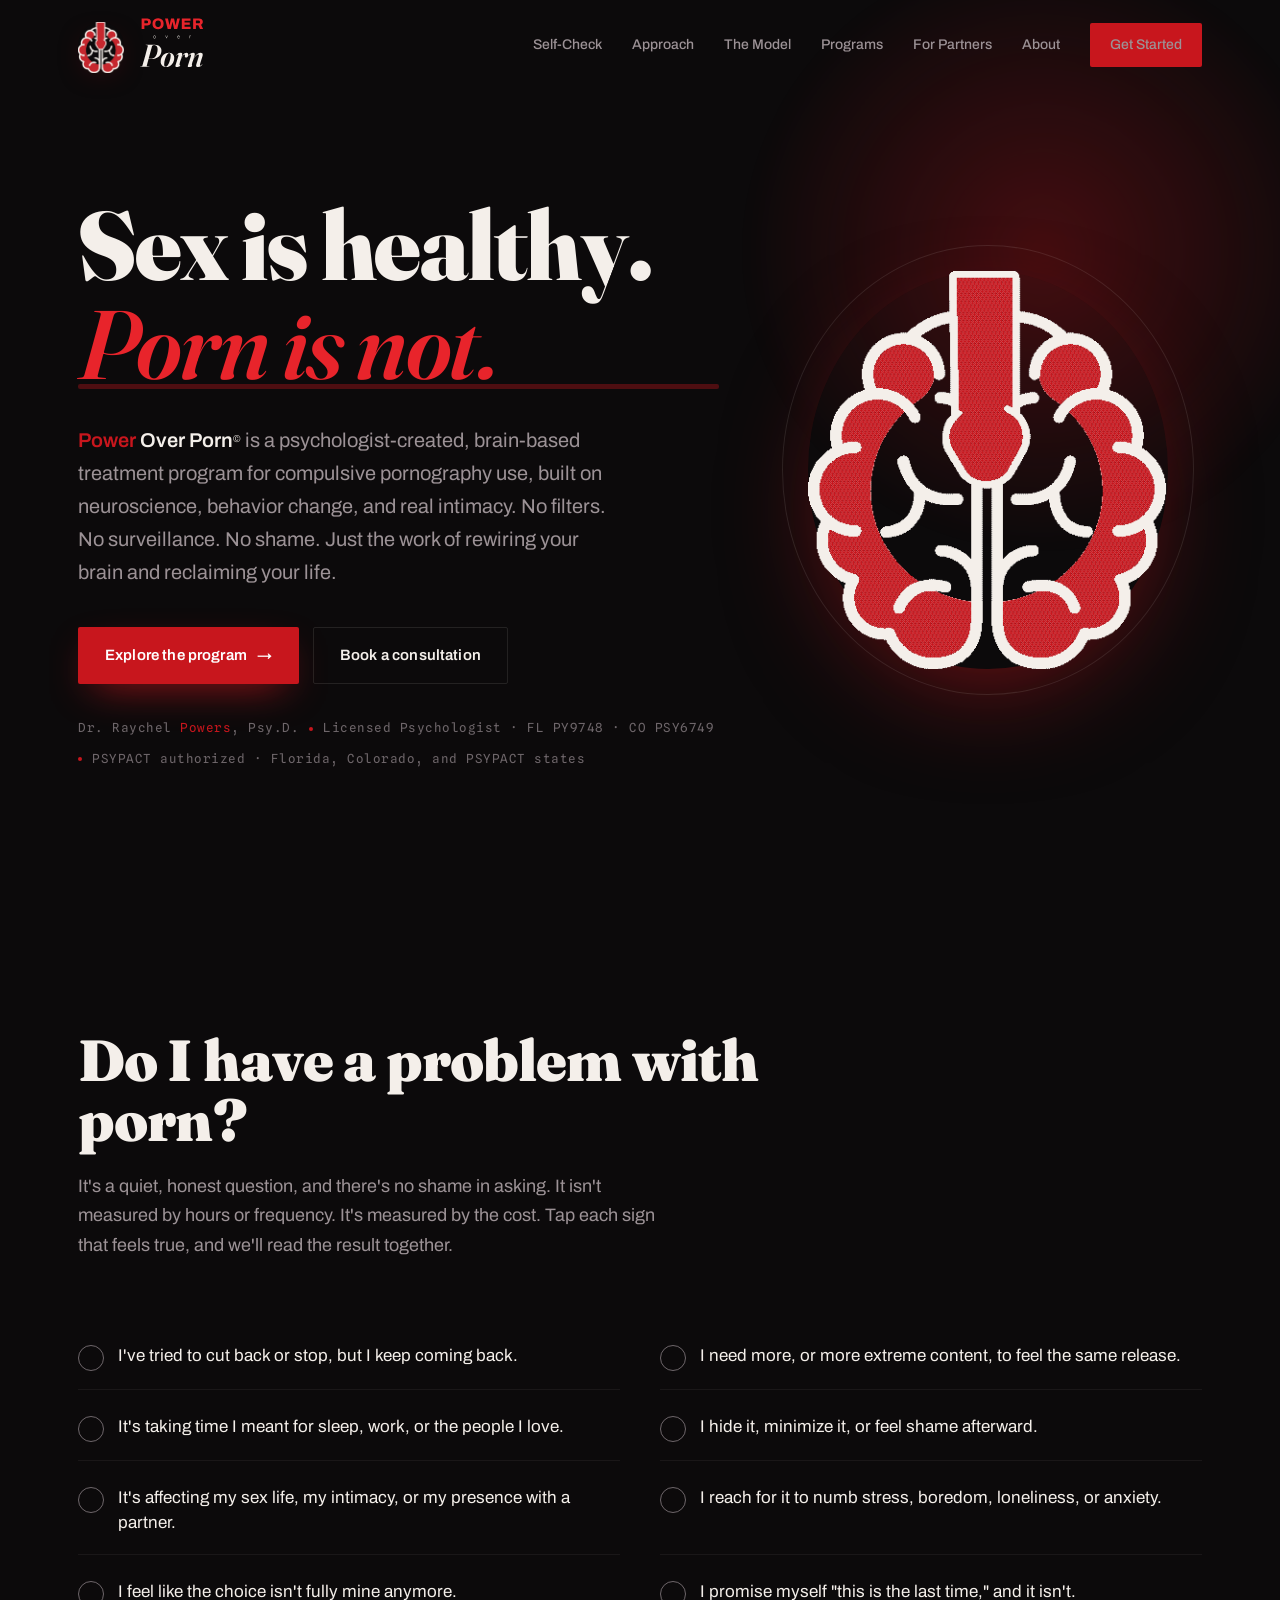
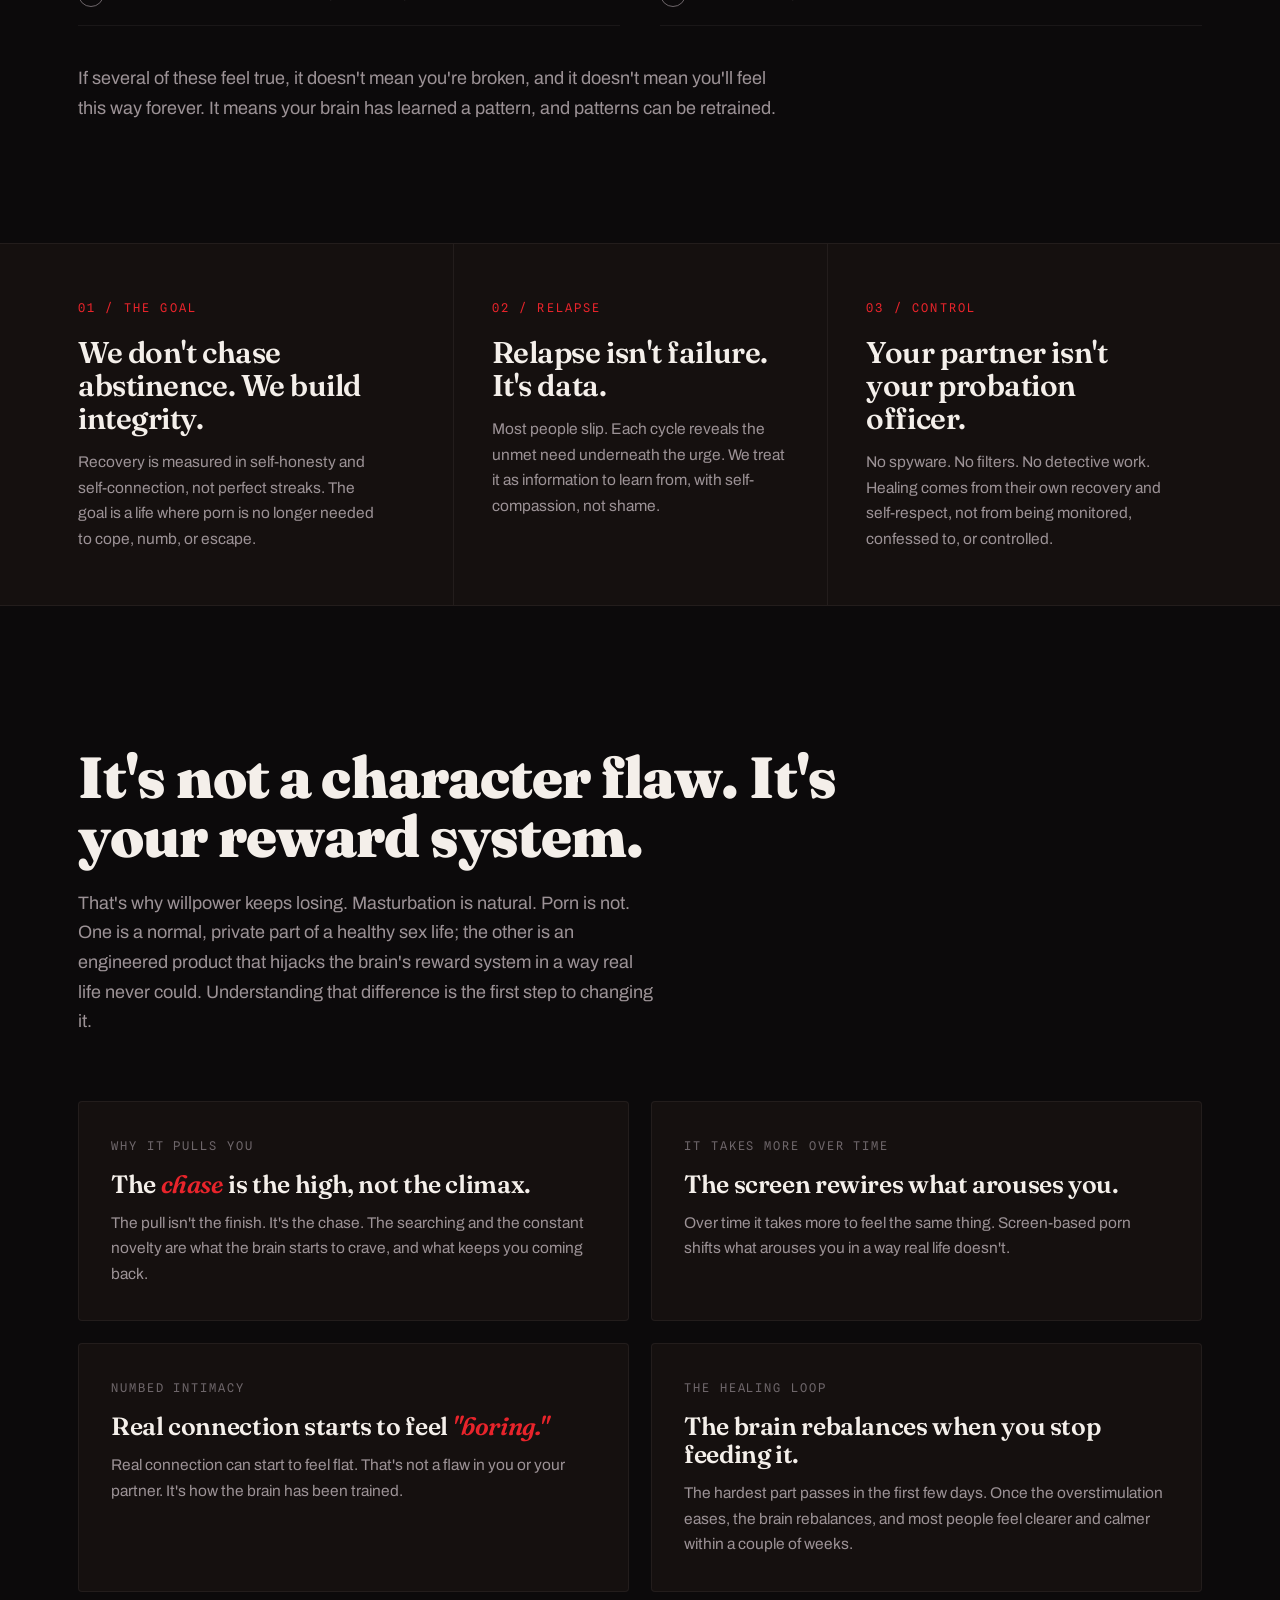
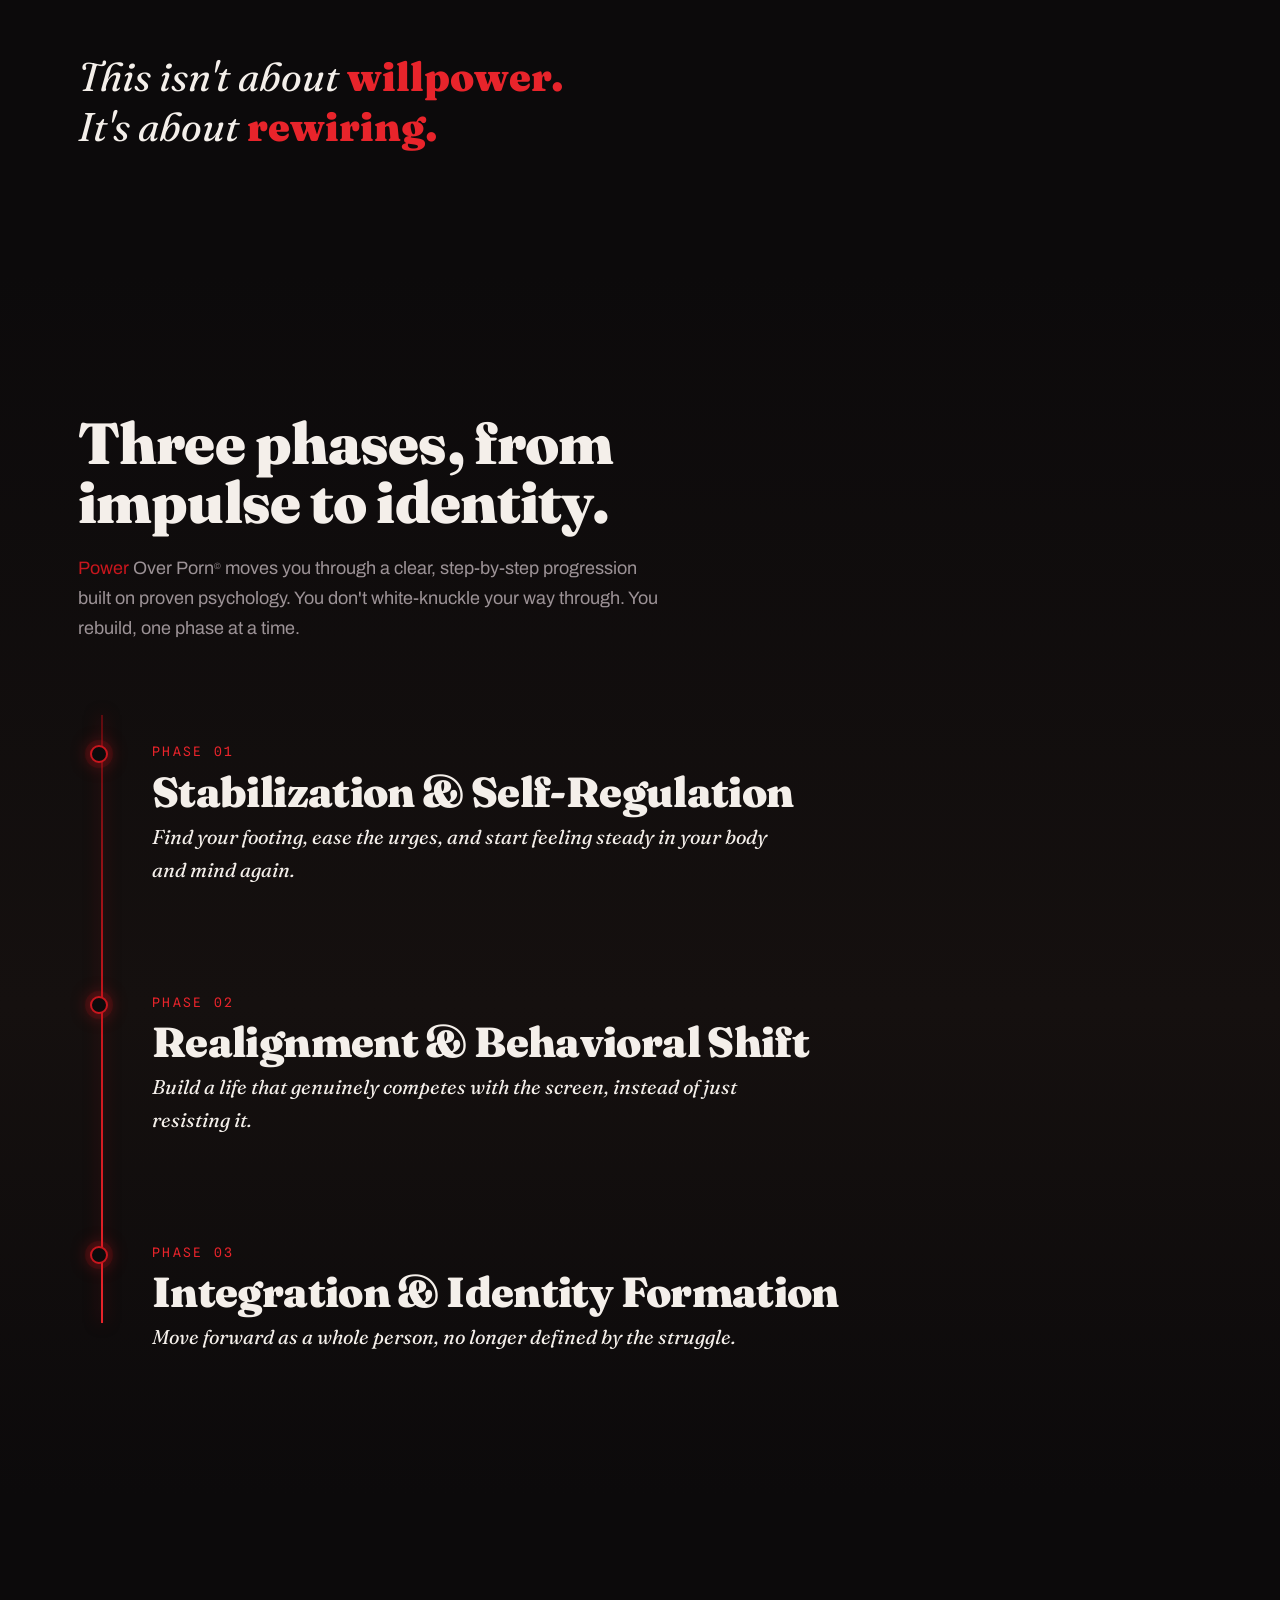
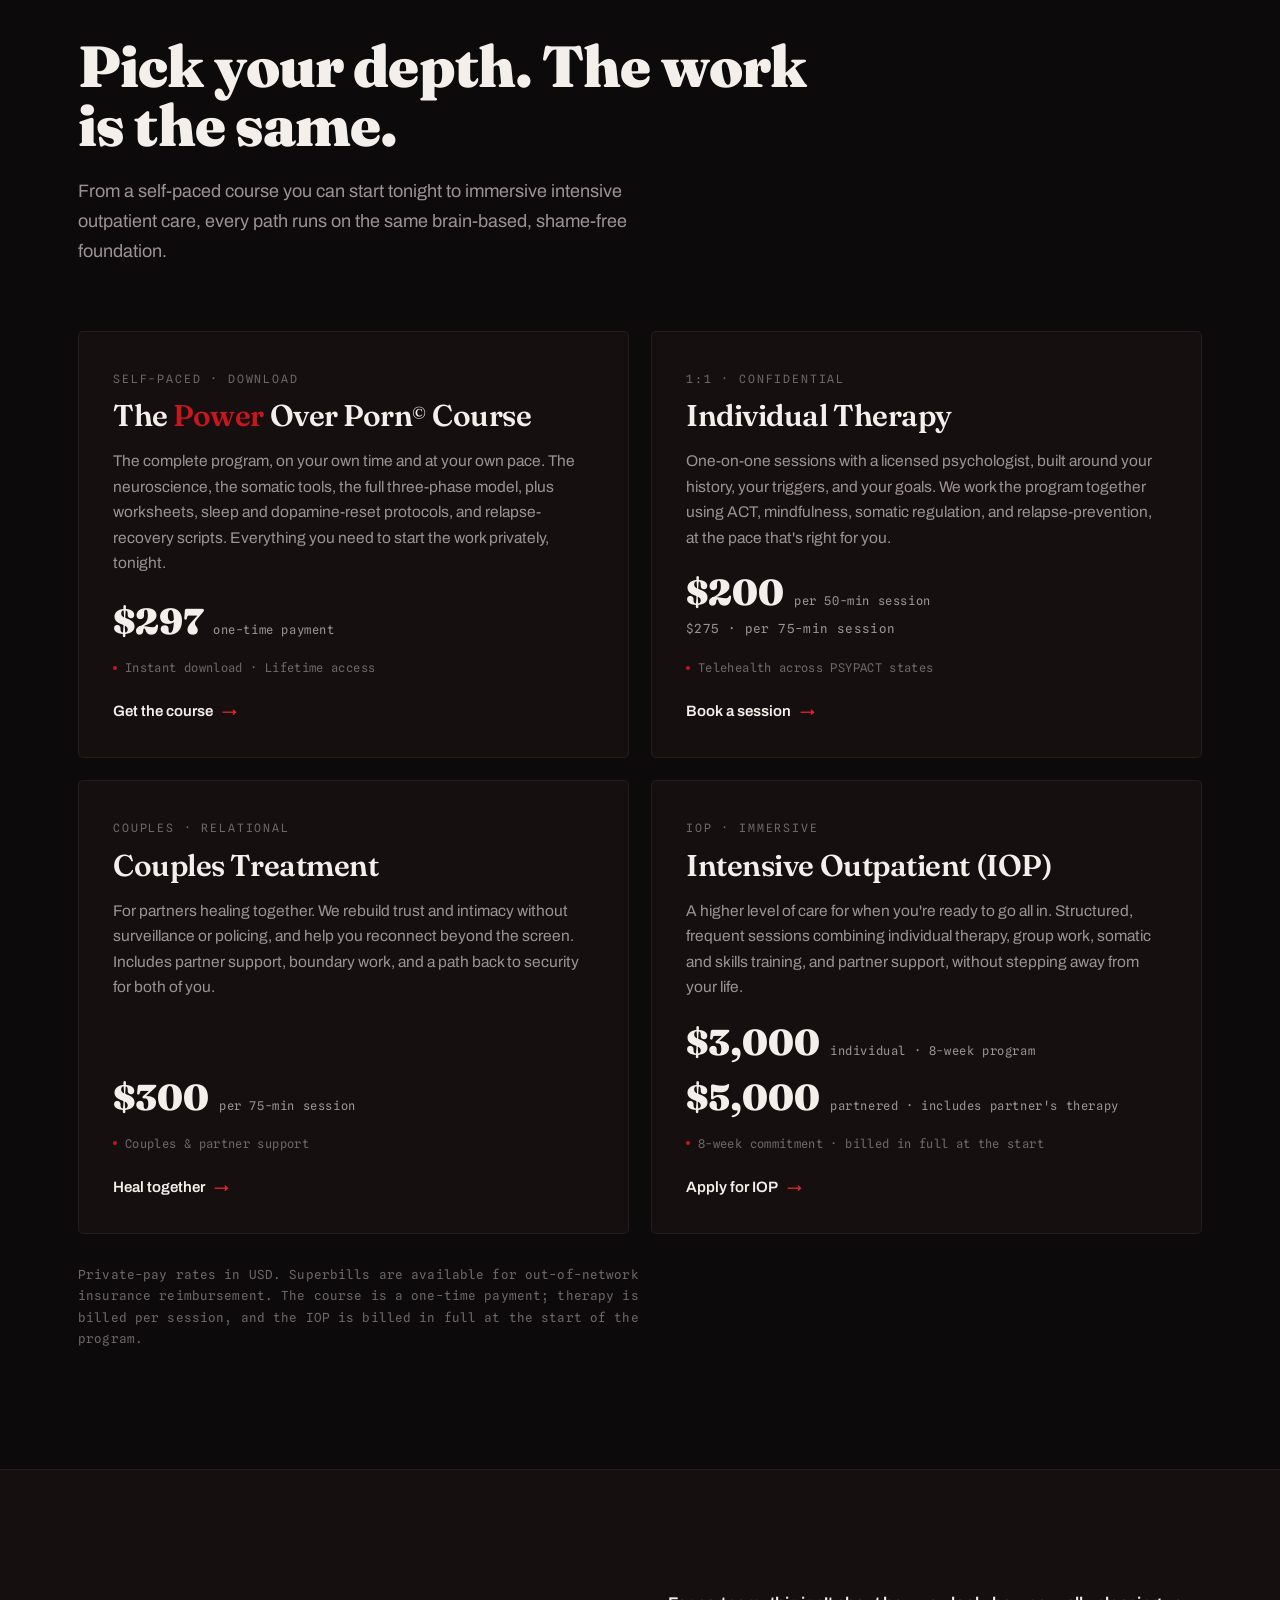
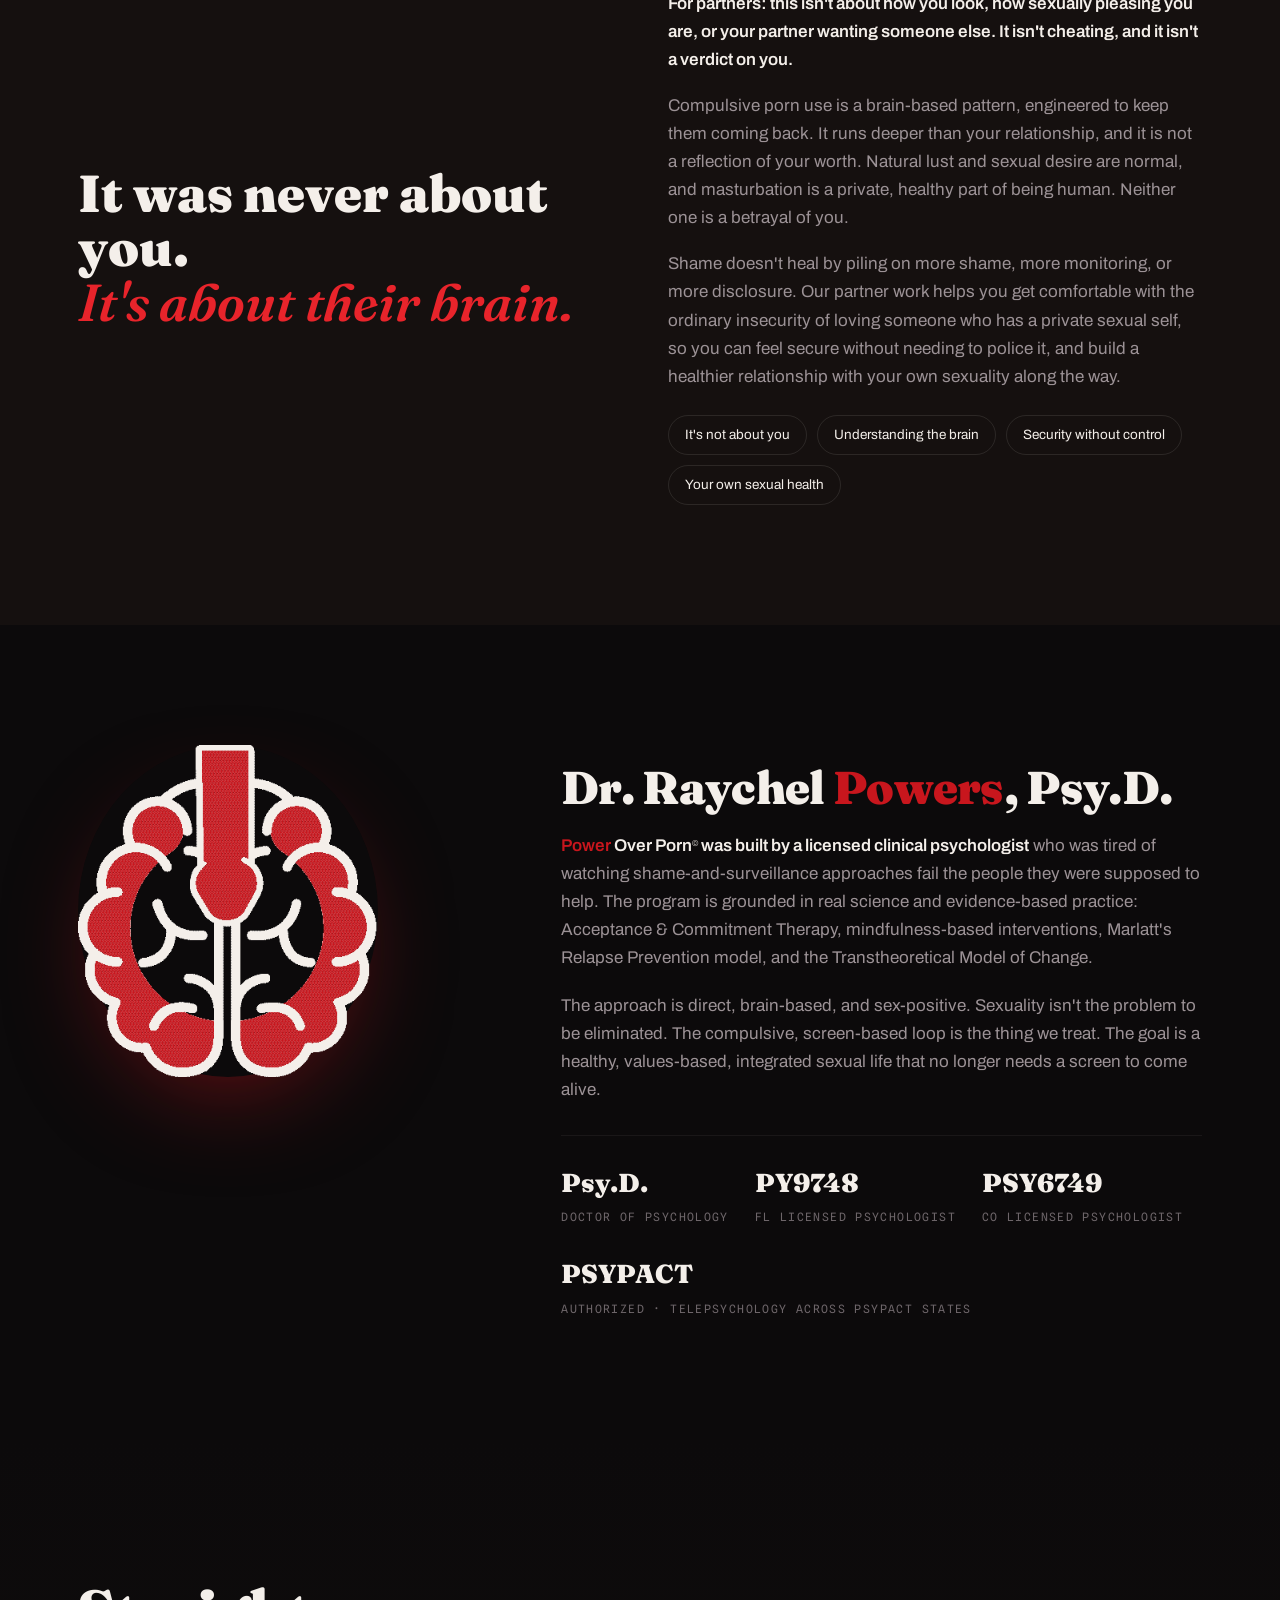
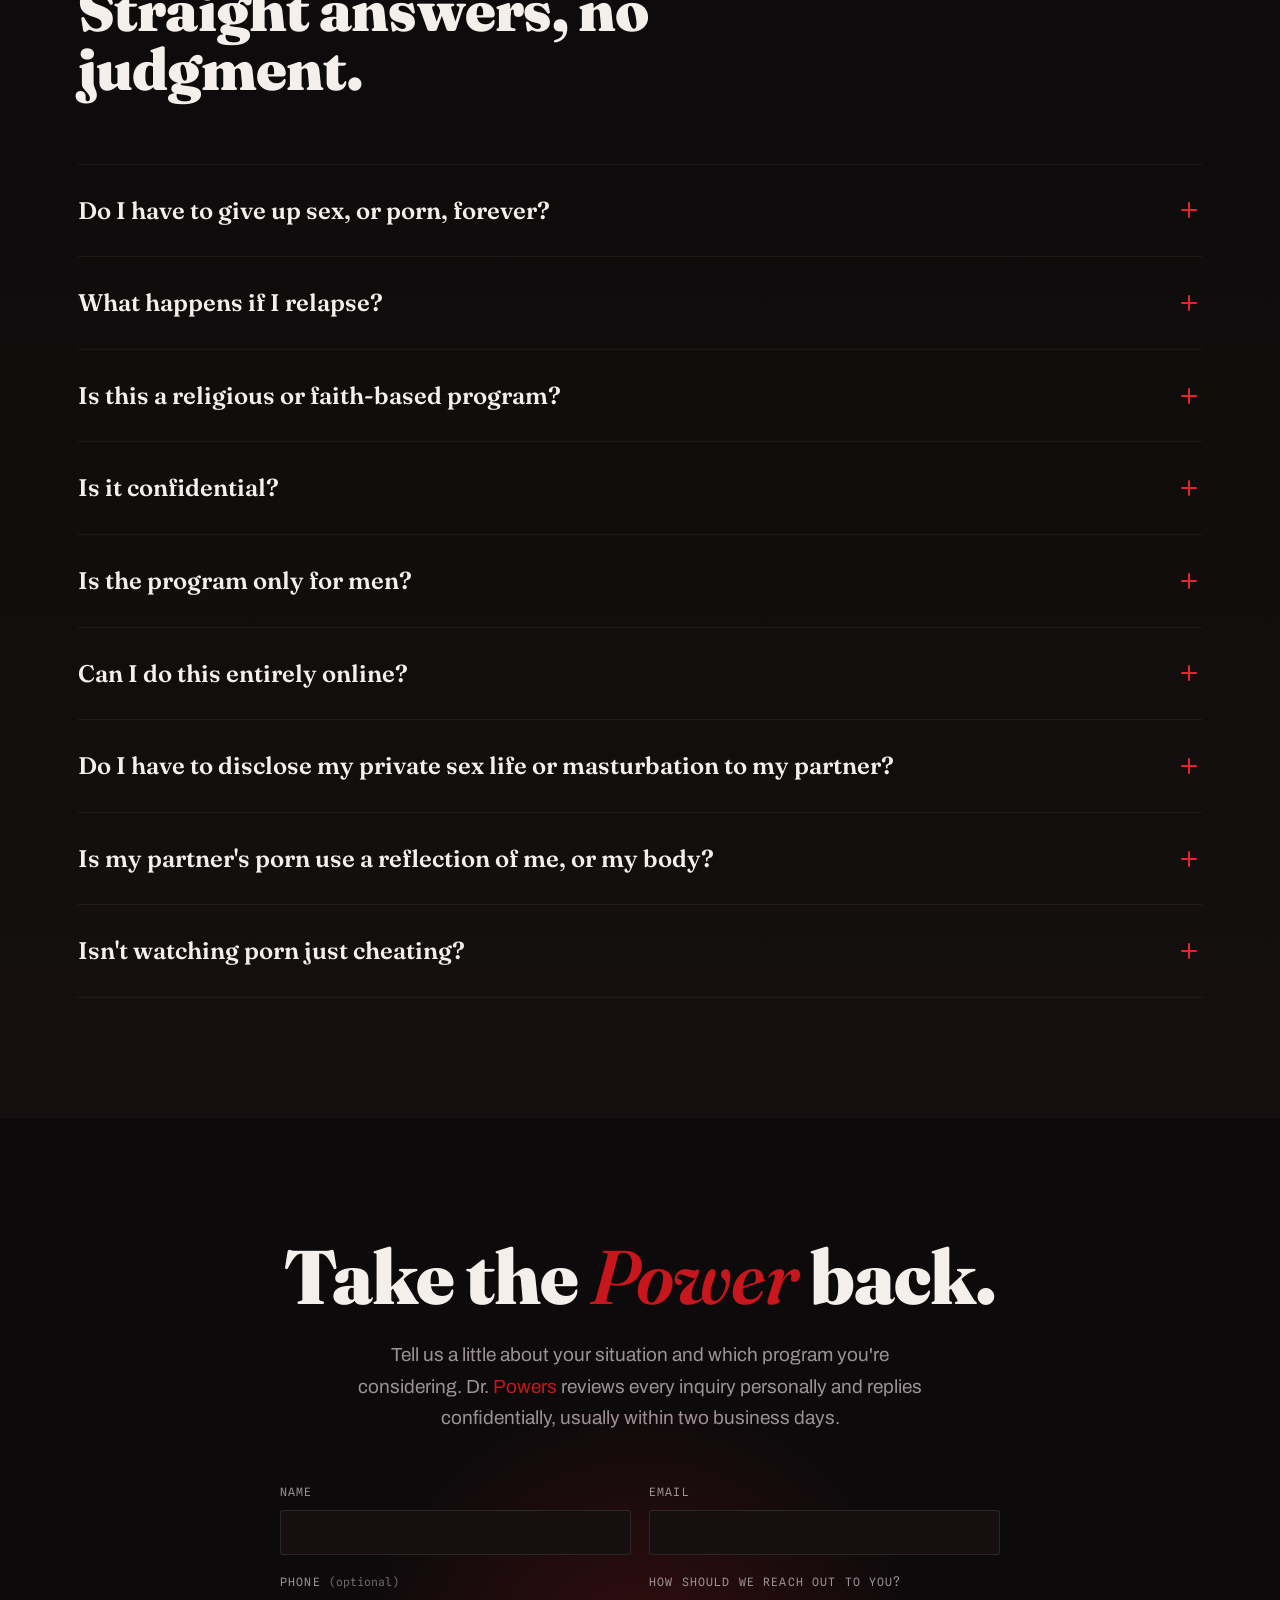
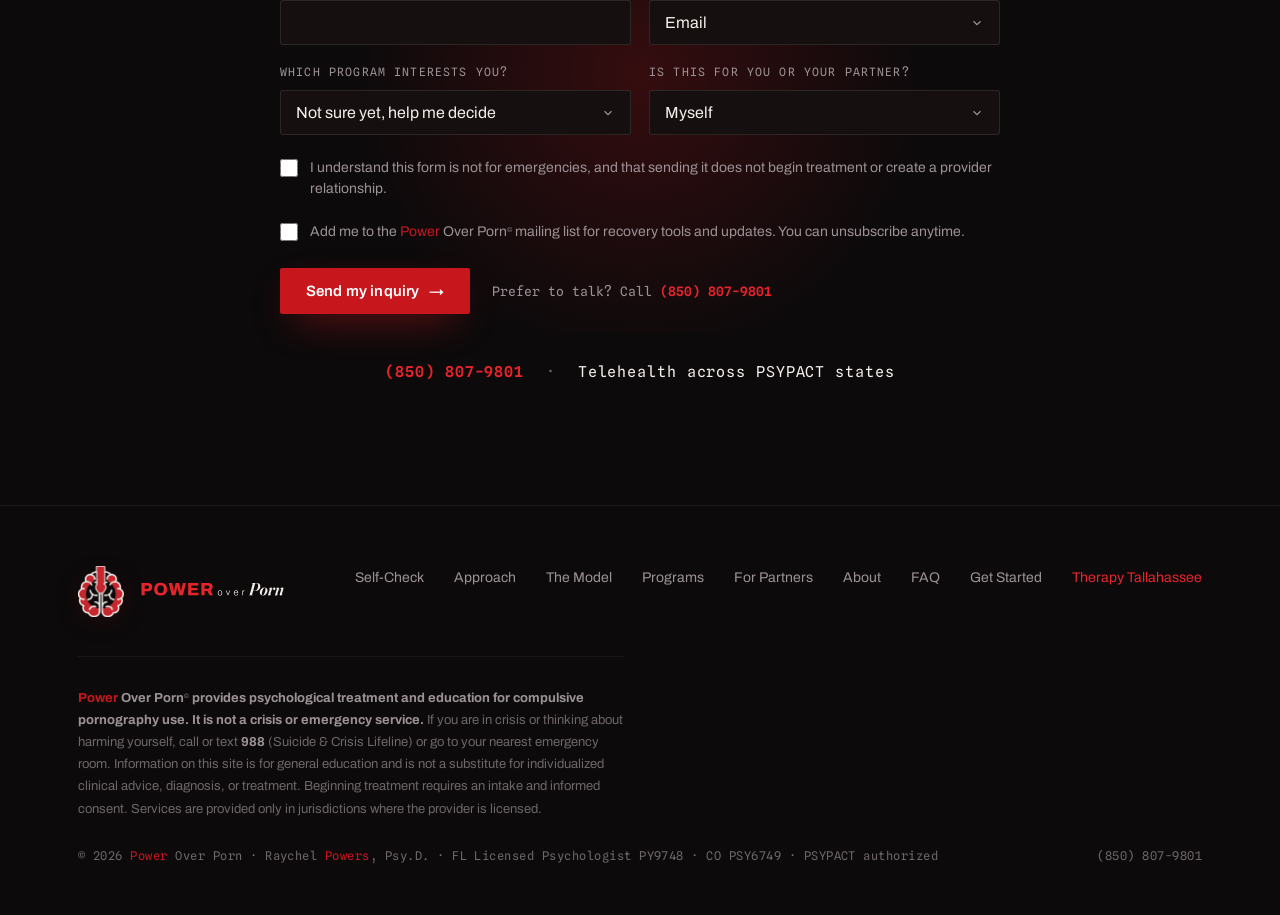
==== commit 3e386931: "Say PSYPACT states instead of nationwide telehealth PSYPACT does not cover every state, so "nationwi" ====
--- a/index.html
+++ b/index.html
@@ -24,14 +24,14 @@
 <meta property="og:type" content="website" />
 <meta property="og:site_name" content="Power Over Porn" />
 <meta property="og:title" content="Power Over Porn: Clinical Treatment for Compulsive Porn Use" />
-<meta property="og:description" content="Sex is healthy. Porn is not. A brain-based, shame-free treatment program led by Dr. Raychel Powers, Psy.D. Telehealth across the U.S." />
+<meta property="og:description" content="Sex is healthy. Porn is not. A brain-based, shame-free treatment program led by Dr. Raychel Powers, Psy.D. Telehealth across PSYPACT states." />
 <meta property="og:url" content="https://poweroverporn.net/" />
 <meta property="og:image" content="https://poweroverporn.net/assets/og-image.jpg" />
 <meta property="og:image:width" content="1200" />
 <meta property="og:image:height" content="630" />
 <meta name="twitter:card" content="summary_large_image" />
 <meta name="twitter:title" content="Power Over Porn: Clinical Treatment for Compulsive Porn Use" />
-<meta name="twitter:description" content="Sex is healthy. Porn is not. Brain-based, shame-free treatment. Telehealth across the U.S." />
+<meta name="twitter:description" content="Sex is healthy. Porn is not. Brain-based, shame-free treatment. Telehealth across PSYPACT states." />
 <meta name="twitter:image" content="https://poweroverporn.net/assets/og-image.jpg" />
 <link rel="icon" type="image/png" sizes="32x32" href="/assets/favicon-32.png" />
 <link rel="icon" type="image/png" sizes="128x128" href="/assets/favicon-128.png" />
@@ -479,7 +479,7 @@
         <div class="hero-trust reveal">
           <span>Dr. Raychel <span class="pwr">Powers</span>, Psy.D.</span><span class="dot"></span>
           <span>Licensed Psychologist · FL&nbsp;PY9748 · CO&nbsp;PSY6749</span><span class="dot"></span>
-          <span>PSYPACT authorized · Telehealth across the U.S.</span>
+          <span>PSYPACT authorized · Florida, Colorado, and PSYPACT states</span>
         </div>
       </div>
       <div class="hero-art reveal">
@@ -662,7 +662,7 @@
         <p class="pdesc">One-on-one sessions with a licensed psychologist, built around your history, your triggers, and your goals. We work the program together using ACT, mindfulness, somatic regulation, and relapse-prevention, at the pace that's right for you.</p>
         <div class="price"><span class="amt">$200</span><span class="per">per 50-min session</span></div>
         <div class="price-sub">$275 · per 75-min session</div>
-        <div class="pmeta"><span class="dot"></span> Telehealth across the U.S. · PSYPACT authorized</div>
+        <div class="pmeta"><span class="dot"></span> Telehealth across PSYPACT states</div>
         <a class="plink" href="#start">Book a session <span class="arr">→</span></a>
       </div>
 
@@ -857,7 +857,7 @@
     <div class="contact-phone reveal">
       <a href="tel:18508079801">(850) 807-9801</a>
       <span class="sep">·</span>
-      Telehealth nationwide
+      Telehealth across PSYPACT states
     </div>
   </div>
 </section>
